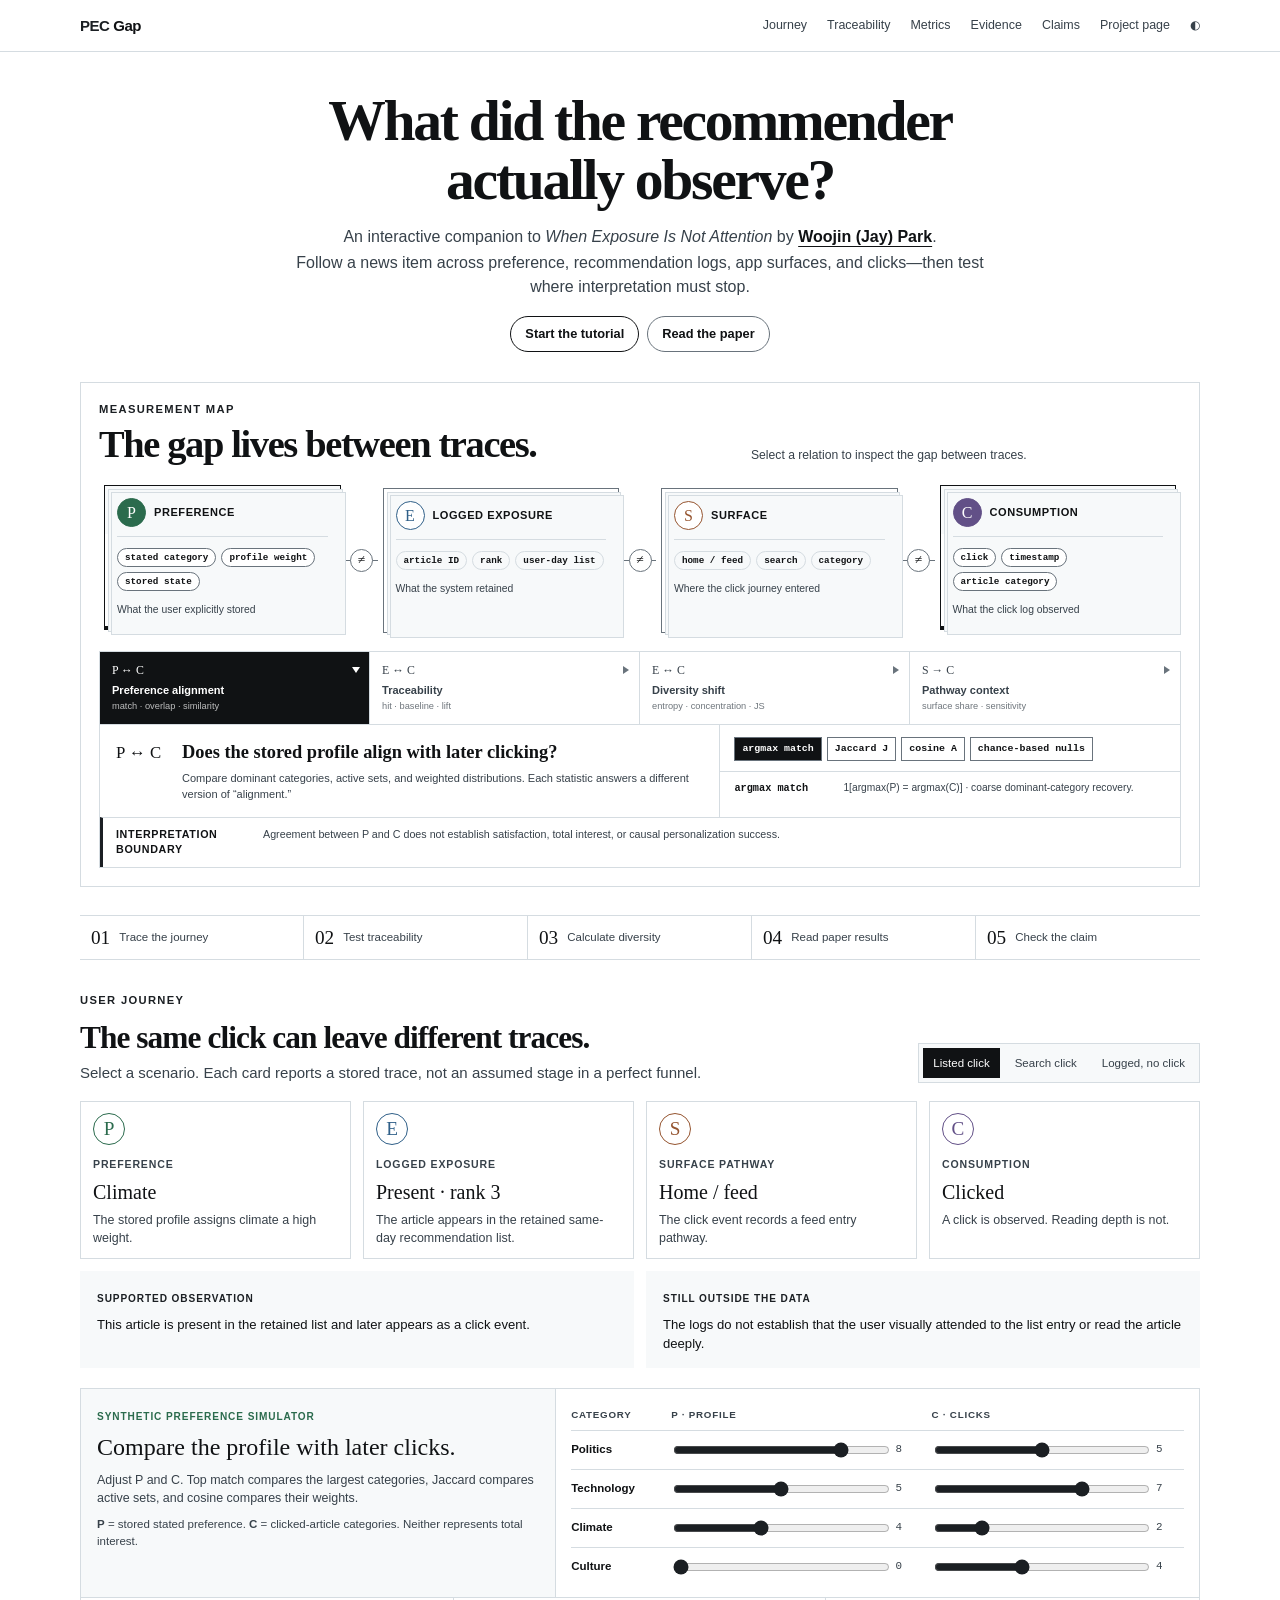
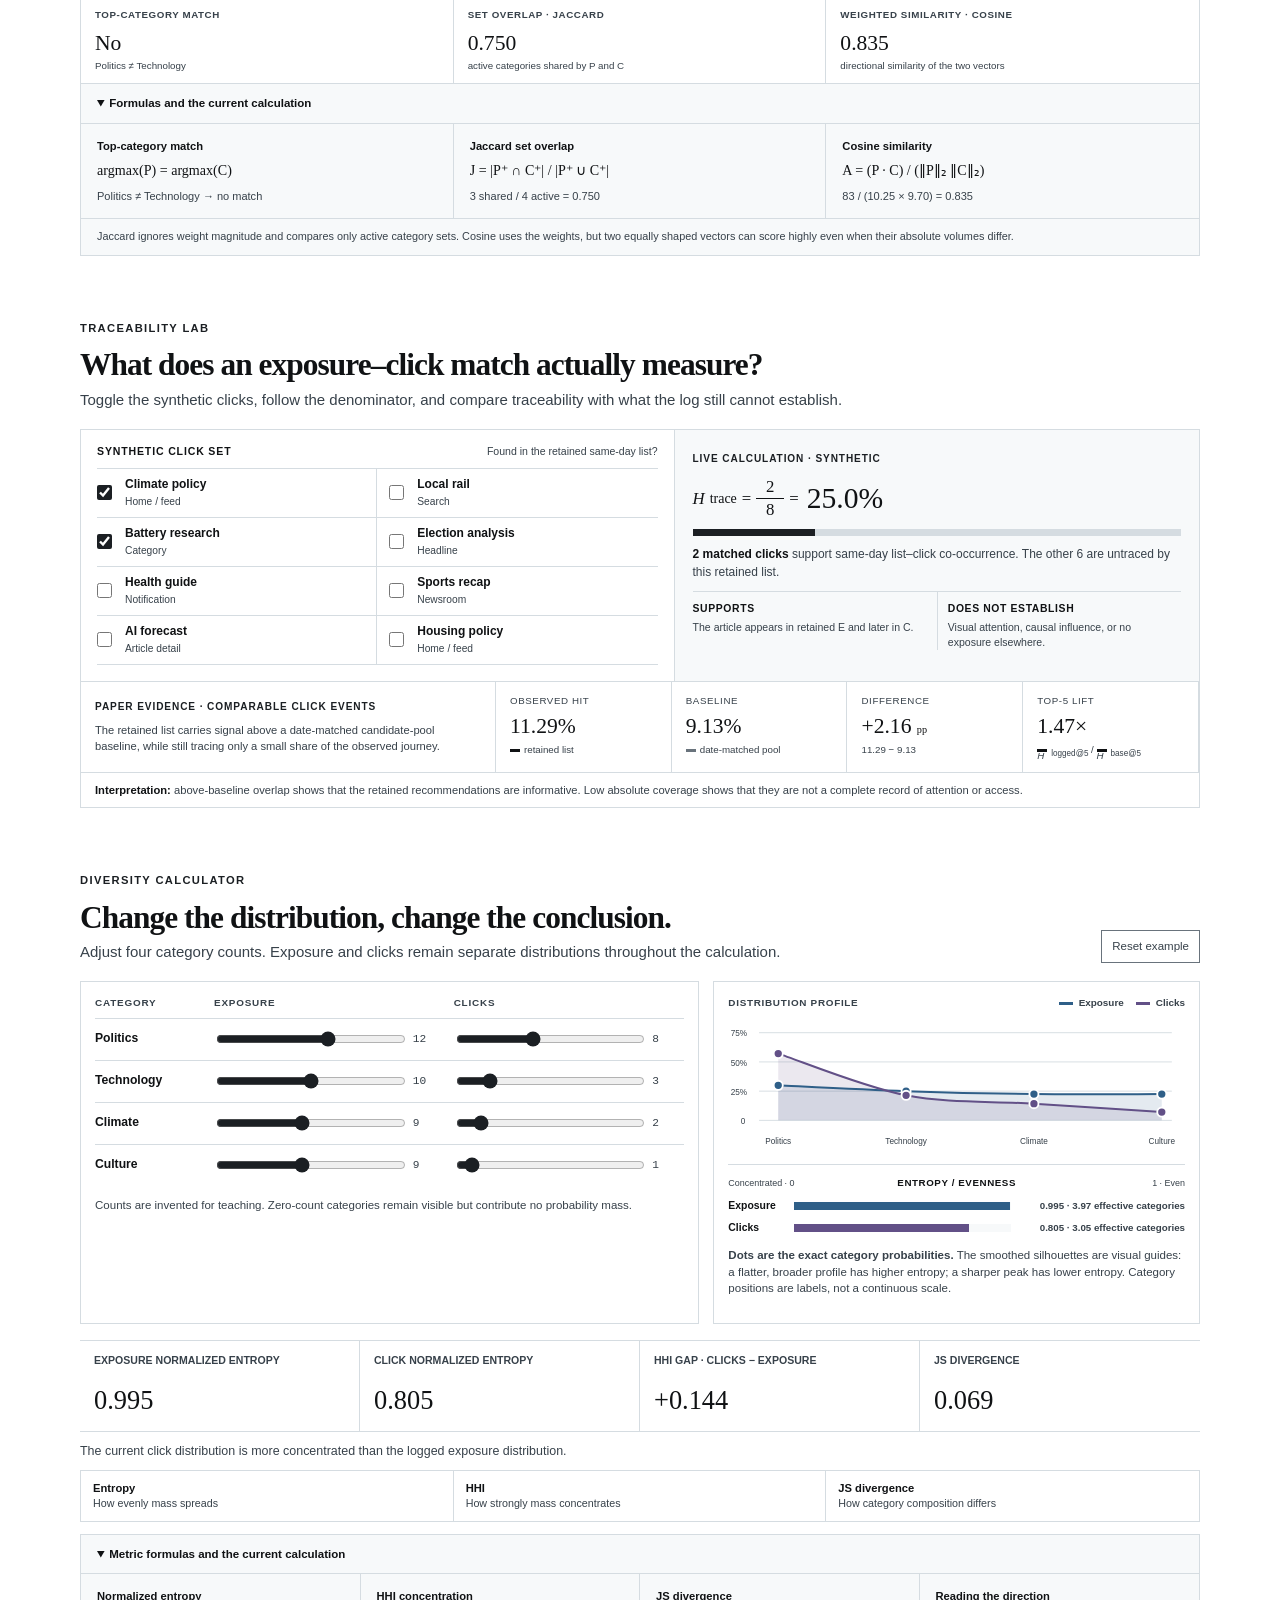
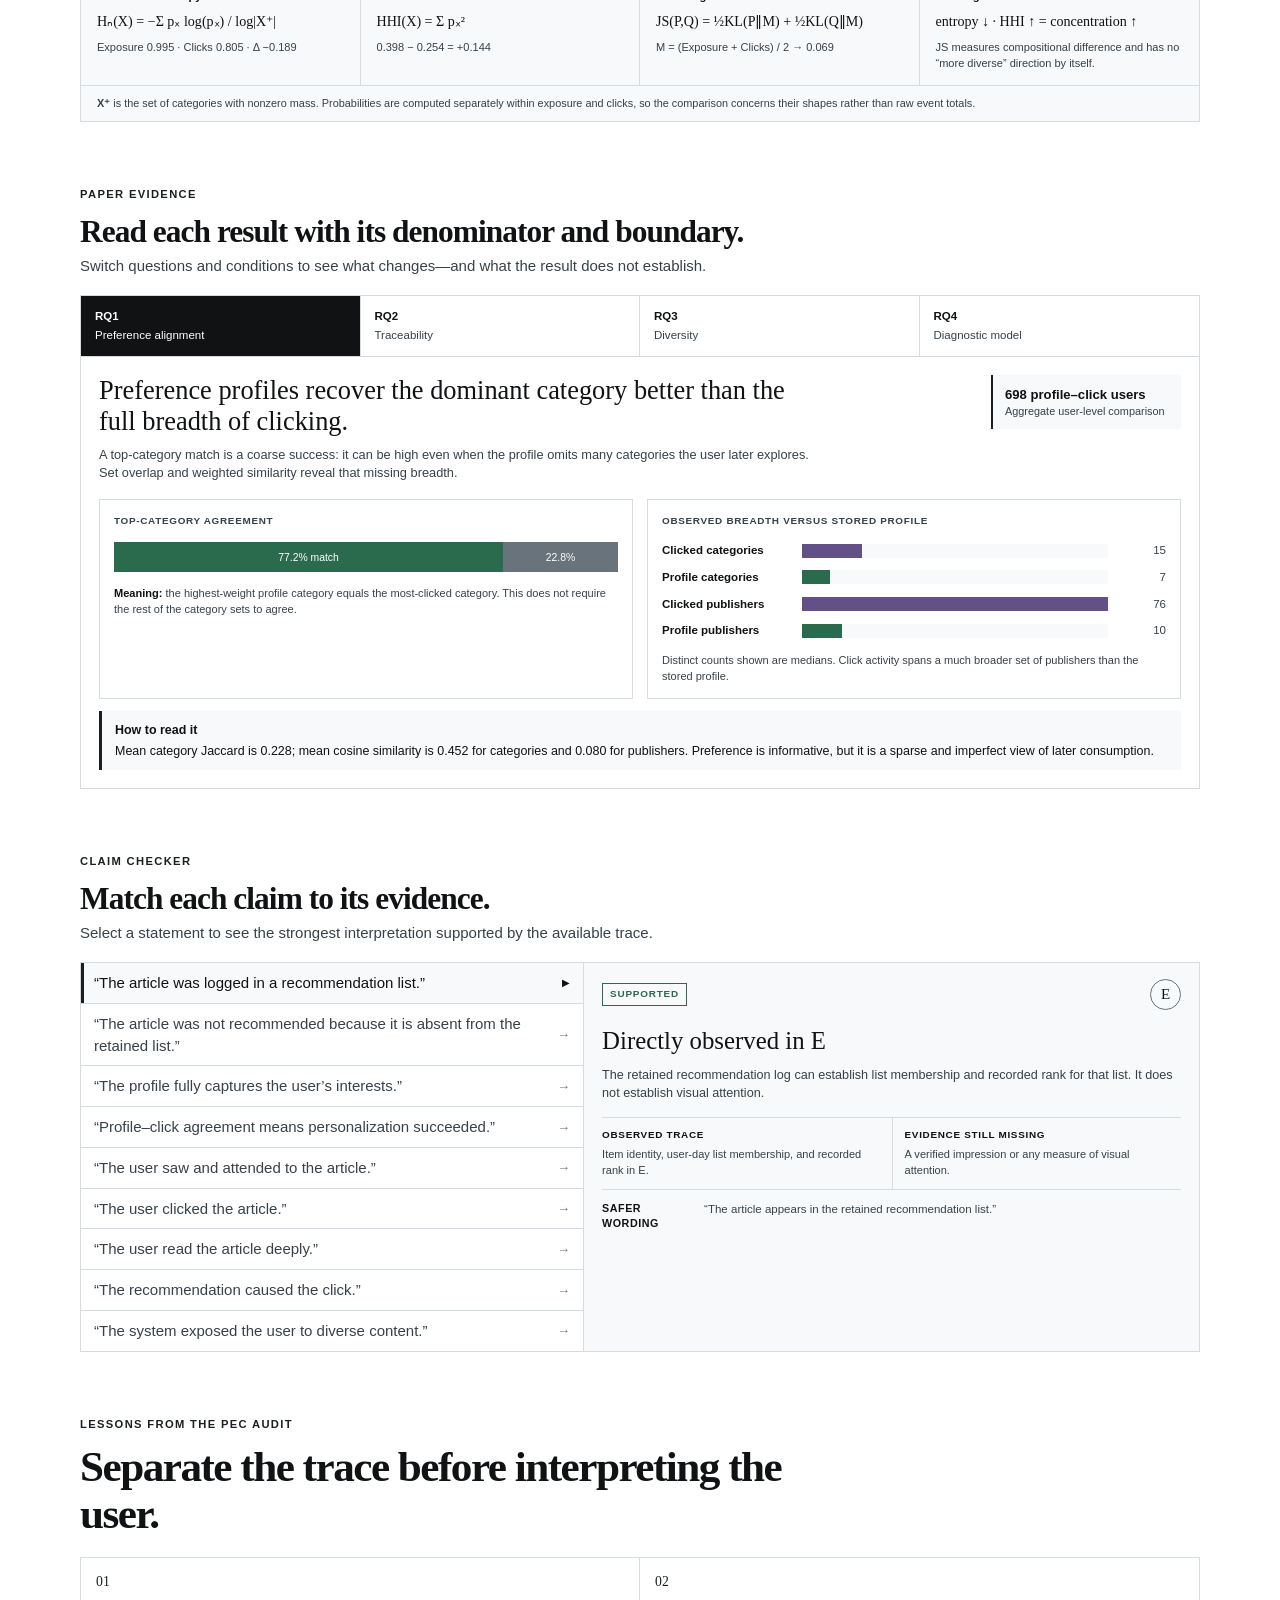
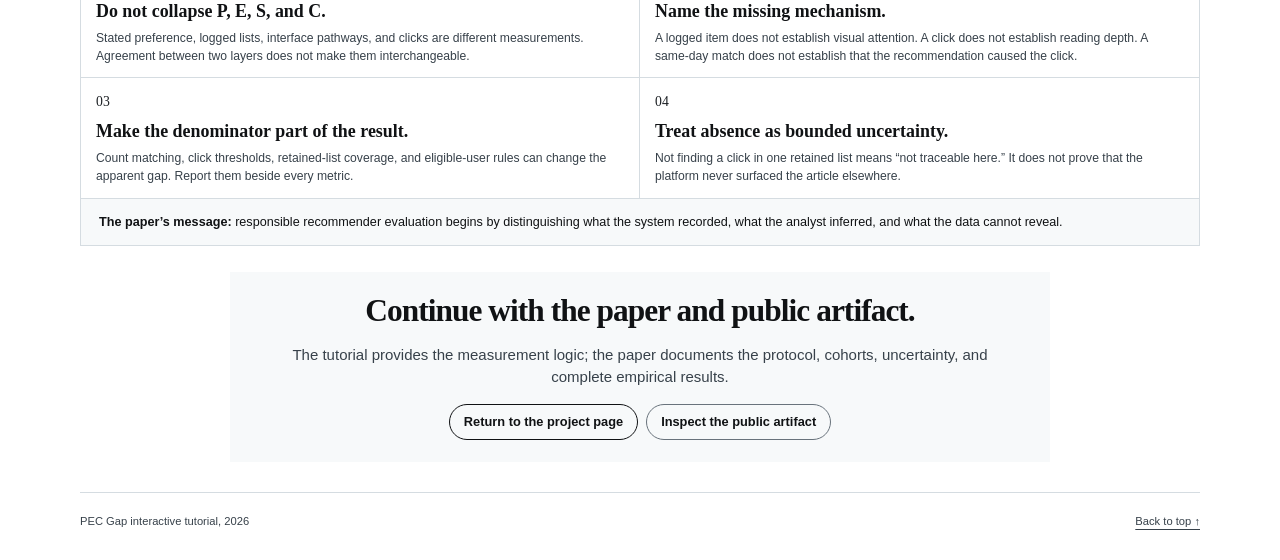
==== docs/tutorial/index.html @ af5a62d9 "Refine PEC measurement chips" ====
<!doctype html>
<html lang="en">
<head>
  <meta charset="utf-8">
  <meta name="viewport" content="width=device-width, initial-scale=1">
  <title>PEC Audit Tutorial | When Exposure Is Not Attention</title>
  <meta name="description" content="An interactive tutorial on preference, logged exposure, interface pathways, click consumption, and observability boundaries in news recommender audits.">
  <meta name="theme-color" content="#ffffff">
  <link rel="icon" href="../favicon.svg?v=1" type="image/svg+xml">
  <link rel="icon" href="../favicon-32.png?v=1" type="image/png" sizes="32x32">
  <script>try{document.documentElement.dataset.theme=localStorage.getItem('pec-theme')||'light'}catch(e){document.documentElement.dataset.theme='light'}</script>
  <link rel="stylesheet" href="tutorial.css?v=12">
</head>
<body>
  <header class="tutorial-header">
    <a class="wordmark" href="../"><span>PEC</span> Gap</a>
    <nav aria-label="Tutorial navigation">
      <a href="#journey">Journey</a>
      <a href="#traceability">Traceability</a>
      <a href="#metrics">Metrics</a>
      <a href="#evidence">Evidence</a>
      <a href="#claims">Claims</a>
      <a href="../">Project page</a>
      <button id="theme-toggle" type="button" aria-label="Switch color theme">◐</button>
    </nav>
  </header>

  <main id="top">
    <section class="tutorial-hero">
      <h1>What did the recommender actually observe?</h1>
      <p class="dek">An interactive companion to <em>When Exposure Is Not Attention</em> by <a class="hero-author" href="https://woojinpark-jay.github.io/">Woojin (Jay) Park</a>.<span class="dek-follow">Follow a news item across preference, recommendation logs, app surfaces, and clicks—then test where interpretation must stop.</span></p>
      <div class="hero-actions">
        <a class="button" href="#journey">Start the tutorial</a>
        <a class="button quiet" href="https://arxiv.org/abs/2610.10173">Read the paper</a>
      </div>
    </section>

    <section class="pec-core" aria-labelledby="pec-core-title">
      <div class="pec-core-heading">
        <div><span class="section-kicker">Measurement map</span><h2 id="pec-core-title">The gap lives between traces.</h2></div>
        <p>Select a relation to inspect the gap between traces.</p>
      </div>

      <div class="trace-system" aria-label="Preference, exposure, surface, and consumption data layers">
        <article class="trace-stack core-p" data-core-layer="p">
          <div class="stack-title"><b>P</b><span>Preference</span></div>
          <div class="stack-chips"><span>stated category</span><span>profile weight</span><span>stored state</span></div>
          <p>What the user explicitly stored</p>
        </article>
        <div class="system-gap" aria-hidden="true"><i></i><b>≠</b></div>
        <article class="trace-stack core-e" data-core-layer="e">
          <div class="stack-title"><b>E</b><span>Logged exposure</span></div>
          <div class="stack-chips"><span>article ID</span><span>rank</span><span>user-day list</span></div>
          <p>What the system retained</p>
        </article>
        <div class="system-gap" aria-hidden="true"><i></i><b>≠</b></div>
        <article class="trace-stack core-s" data-core-layer="s">
          <div class="stack-title"><b>S</b><span>Surface</span></div>
          <div class="stack-chips"><span>home / feed</span><span>search</span><span>category</span></div>
          <p>Where the click journey entered</p>
        </article>
        <div class="system-gap" aria-hidden="true"><i></i><b>≠</b></div>
        <article class="trace-stack core-c" data-core-layer="c">
          <div class="stack-title"><b>C</b><span>Consumption</span></div>
          <div class="stack-chips"><span>click</span><span>timestamp</span><span>article category</span></div>
          <p>What the click log observed</p>
        </article>
      </div>

      <div class="core-audit-tabs" role="tablist" aria-label="PEC audit relations">
        <button class="active" data-core-lens="alignment" type="button" role="tab" aria-selected="true"><span>P ↔ C</span><b>Preference alignment</b><small>match · overlap · similarity</small></button>
        <button data-core-lens="traceability" type="button" role="tab" aria-selected="false"><span>E ↔ C</span><b>Traceability</b><small>hit · baseline · lift</small></button>
        <button data-core-lens="diversity" type="button" role="tab" aria-selected="false"><span>E ↔ C</span><b>Diversity shift</b><small>entropy · concentration · JS</small></button>
        <button data-core-lens="surface" type="button" role="tab" aria-selected="false"><span>S → C</span><b>Pathway context</b><small>surface share · sensitivity</small></button>
      </div>

      <div class="core-lens" id="core-lens" aria-live="polite">
        <div class="core-lens-question"><span id="core-lens-relation">P ↔ C</span><div><h3 id="core-lens-title">Does the stored profile align with later clicking?</h3><p id="core-lens-copy">Compare dominant categories, active sets, and weighted distributions. Each statistic answers a different version of “alignment.”</p></div></div>
        <div class="core-lens-toolbox">
          <div class="core-lens-methods" id="core-lens-methods"><button class="active" type="button">argmax match</button><button type="button">Jaccard J</button><button type="button">cosine A</button><button type="button">chance-based nulls</button></div>
          <p class="core-method-note"><b id="core-method-name">argmax match</b><span id="core-method-detail">1[argmax(P) = argmax(C)] · coarse dominant-category recovery.</span></p>
        </div>
        <p class="core-lens-boundary"><b>Interpretation boundary</b><span id="core-lens-boundary">Agreement between P and C does not establish satisfaction, total interest, or causal personalization success.</span></p>
      </div>
    </section>

    <nav class="progress-nav" aria-label="Tutorial steps">
      <a href="#journey"><b>01</b><span>Trace the journey</span></a>
      <a href="#traceability"><b>02</b><span>Test traceability</span></a>
      <a href="#metrics"><b>03</b><span>Calculate diversity</span></a>
      <a href="#evidence"><b>04</b><span>Read paper results</span></a>
      <a href="#claims"><b>05</b><span>Check the claim</span></a>
    </nav>

    <section class="tutorial-section" id="journey">
      <div class="section-kicker">User journey</div>
      <div class="section-heading">
        <div><h2>The same click can leave different traces.</h2><p>Select a scenario. Each card reports a stored trace, not an assumed stage in a perfect funnel.</p></div>
        <div class="scenario-tabs" role="tablist" aria-label="Synthetic journey scenarios">
          <button class="active" data-scenario="listed" type="button">Listed click</button>
          <button data-scenario="search" type="button">Search click</button>
          <button data-scenario="noclick" type="button">Logged, no click</button>
        </div>
      </div>

      <div class="journey-grid" aria-live="polite">
        <article class="trace-card p-card"><span>P</span><small>Preference</small><h3 id="journey-p-title">Climate</h3><p id="journey-p-copy">The stored profile assigns climate a high weight.</p></article>
        <article class="trace-card e-card"><span>E</span><small>Logged exposure</small><h3 id="journey-e-title">Present · rank 3</h3><p id="journey-e-copy">The article appears in the retained same-day recommendation list.</p></article>
        <article class="trace-card s-card"><span>S</span><small>Surface pathway</small><h3 id="journey-s-title">Home / feed</h3><p id="journey-s-copy">The click event records a feed entry pathway.</p></article>
        <article class="trace-card c-card"><span>C</span><small>Consumption</small><h3 id="journey-c-title">Clicked</h3><p id="journey-c-copy">A click is observed. Reading depth is not.</p></article>
      </div>
      <div class="interpretation-grid">
        <div><span>Supported observation</span><p id="supported-observation">This article is present in the retained list and later appears as a click event.</p></div>
        <div><span>Still outside the data</span><p id="unsupported-inference">The logs do not establish that the user visually attended to the list entry or read the article deeply.</p></div>
      </div>

      <div class="preference-lab">
        <div class="preference-intro">
          <span class="mini-kicker">Synthetic preference simulator</span>
          <h3>Compare the profile with later clicks.</h3>
          <p>Adjust P and C. Top match compares the largest categories, Jaccard compares active sets, and cosine compares their weights.</p>
          <p class="small"><strong>P</strong> = stored stated preference. <strong>C</strong> = clicked-article categories. Neither represents total interest.</p>
        </div>
        <div class="preference-controls" id="preference-controls">
          <div class="preference-head"><span>Category</span><span>P · profile</span><span>C · clicks</span></div>
          <div class="preference-row"><b>Politics</b><input data-pref="p" aria-label="Politics profile weight" type="range" min="0" max="10" value="8"><output>8</output><input data-pref="c" aria-label="Politics click count" type="range" min="0" max="10" value="5"><output>5</output></div>
          <div class="preference-row"><b>Technology</b><input data-pref="p" aria-label="Technology profile weight" type="range" min="0" max="10" value="5"><output>5</output><input data-pref="c" aria-label="Technology click count" type="range" min="0" max="10" value="7"><output>7</output></div>
          <div class="preference-row"><b>Climate</b><input data-pref="p" aria-label="Climate profile weight" type="range" min="0" max="10" value="4"><output>4</output><input data-pref="c" aria-label="Climate click count" type="range" min="0" max="10" value="2"><output>2</output></div>
          <div class="preference-row"><b>Culture</b><input data-pref="p" aria-label="Culture profile weight" type="range" min="0" max="10" value="0"><output>0</output><input data-pref="c" aria-label="Culture click count" type="range" min="0" max="10" value="4"><output>4</output></div>
        </div>
        <div class="preference-output" aria-live="polite">
          <div><span>Top-category match</span><strong id="pref-top-match">No</strong><small id="pref-top-detail">Politics ≠ Technology</small></div>
          <div><span>Set overlap · Jaccard</span><strong id="pref-jaccard">0.750</strong><small>active categories shared by P and C</small></div>
          <div><span>Weighted similarity · cosine</span><strong id="pref-cosine">0.000</strong><small>directional similarity of the two vectors</small></div>
        </div>
        <details class="formula-disclosure" open>
          <summary>Formulas and the current calculation</summary>
          <div class="formula-grid">
            <div><b>Top-category match</b><code>argmax(P) = argmax(C)</code><p id="pref-top-formula">Politics ≠ Technology → no match</p></div>
            <div><b>Jaccard set overlap</b><code>J = |P⁺ ∩ C⁺| / |P⁺ ∪ C⁺|</code><p id="pref-jaccard-formula">3 shared / 4 active = 0.750</p></div>
            <div><b>Cosine similarity</b><code>A = (P · C) / (‖P‖₂ ‖C‖₂)</code><p id="pref-cosine-formula">weighted vector similarity = 0.835</p></div>
          </div>
          <p class="formula-note">Jaccard ignores weight magnitude and compares only active category sets. Cosine uses the weights, but two equally shaped vectors can score highly even when their absolute volumes differ.</p>
        </details>
      </div>
    </section>

    <section class="tutorial-section" id="traceability">
      <div class="section-kicker">Traceability lab</div>
      <div class="section-heading">
        <div><h2>What does an exposure–click match actually measure?</h2><p>Toggle the synthetic clicks, follow the denominator, and compare traceability with what the log still cannot establish.</p></div>
      </div>

      <div class="trace-lab">
        <div class="trace-input">
          <div class="trace-input-head"><b>Synthetic click set</b><span>Found in the retained same-day list?</span></div>
          <div class="click-table" id="click-table">
            <label class="click-item"><input type="checkbox" checked><span><b>Climate policy</b><small>Home / feed</small></span></label>
            <label class="click-item"><input type="checkbox"><span><b>Local rail</b><small>Search</small></span></label>
            <label class="click-item"><input type="checkbox" checked><span><b>Battery research</b><small>Category</small></span></label>
            <label class="click-item"><input type="checkbox"><span><b>Election analysis</b><small>Headline</small></span></label>
            <label class="click-item"><input type="checkbox"><span><b>Health guide</b><small>Notification</small></span></label>
            <label class="click-item"><input type="checkbox"><span><b>Sports recap</b><small>Newsroom</small></span></label>
            <label class="click-item"><input type="checkbox"><span><b>AI forecast</b><small>Article detail</small></span></label>
            <label class="click-item"><input type="checkbox"><span><b>Housing policy</b><small>Home / feed</small></span></label>
          </div>
        </div>
        <div class="trace-output">
          <span class="output-label">Live calculation · synthetic</span>
          <div class="trace-equation"><i>H</i><sub>trace</sub> = <span class="fraction"><b id="trace-numerator">2</b><b id="trace-denominator">8</b></span> = <strong id="trace-rate">25.0%</strong></div>
          <div class="trace-composition" aria-label="Matched and unmatched synthetic clicks"><i id="trace-meter"></i></div>
          <p id="trace-reading"><b id="trace-count">2 matched clicks</b> support same-day list–click co-occurrence. The other 6 are untraced by this retained list.</p>
          <div class="trace-boundary">
            <div><b>Supports</b><span>The article appears in retained E and later in C.</span></div>
            <div><b>Does not establish</b><span>Visual attention, causal influence, or no exposure elsewhere.</span></div>
          </div>
        </div>
        <div class="trace-paper">
          <div class="trace-paper-copy"><span class="output-label">Paper evidence · comparable click events</span><p>The retained list carries signal above a date-matched candidate-pool baseline, while still tracing only a small share of the observed journey.</p></div>
          <div class="trace-paper-metric"><span>Observed hit</span><strong>11.29%</strong><small><i></i>retained list</small></div>
          <div class="trace-paper-metric"><span>Baseline</span><strong>9.13%</strong><small><i class="baseline"></i>date-matched pool</small></div>
          <div class="trace-paper-metric"><span>Difference</span><strong>+2.16 <em>pp</em></strong><small>11.29 − 9.13</small></div>
          <div class="trace-paper-metric"><span>Top-5 lift</span><strong>1.47×</strong><small><i>H</i><sub>logged@5</sub> / <i>H</i><sub>base@5</sub></small></div>
          <p class="trace-paper-lesson"><b>Interpretation:</b> above-baseline overlap shows that the retained recommendations are informative. Low absolute coverage shows that they are not a complete record of attention or access.</p>
        </div>
      </div>
    </section>

    <section class="tutorial-section" id="metrics">
      <div class="section-kicker">Diversity calculator</div>
      <div class="section-heading">
        <div><h2>Change the distribution, change the conclusion.</h2><p>Adjust four category counts. Exposure and clicks remain separate distributions throughout the calculation.</p></div>
        <button class="reset-button" id="reset-metrics" type="button">Reset example</button>
      </div>

      <div class="metric-lab">
        <div class="slider-panel">
          <div class="slider-head"><span>Category</span><span>Exposure</span><span>Clicks</span></div>
          <div class="slider-row"><b>Politics</b><input aria-label="Politics exposure count" data-layer="exposure" data-category="Politics" type="range" min="0" max="20" value="12"><output>12</output><input aria-label="Politics click count" data-layer="clicks" data-category="Politics" type="range" min="0" max="20" value="8"><output>8</output></div>
          <div class="slider-row"><b>Technology</b><input aria-label="Technology exposure count" data-layer="exposure" data-category="Technology" type="range" min="0" max="20" value="10"><output>10</output><input aria-label="Technology click count" data-layer="clicks" data-category="Technology" type="range" min="0" max="20" value="3"><output>3</output></div>
          <div class="slider-row"><b>Climate</b><input aria-label="Climate exposure count" data-layer="exposure" data-category="Climate" type="range" min="0" max="20" value="9"><output>9</output><input aria-label="Climate click count" data-layer="clicks" data-category="Climate" type="range" min="0" max="20" value="2"><output>2</output></div>
          <div class="slider-row"><b>Culture</b><input aria-label="Culture exposure count" data-layer="exposure" data-category="Culture" type="range" min="0" max="20" value="9"><output>9</output><input aria-label="Culture click count" data-layer="clicks" data-category="Culture" type="range" min="0" max="20" value="1"><output>1</output></div>
          <p class="small">Counts are invented for teaching. Zero-count categories remain visible but contribute no probability mass.</p>
        </div>

        <div class="distribution-panel">
          <div class="chart-heading"><span>Distribution profile</span><div><i class="legend-exposure"></i>Exposure <i class="legend-clicks"></i>Clicks</div></div>
          <svg class="distribution-chart" id="distribution-chart" viewBox="0 0 500 155" role="img" aria-label="Exposure and click category distributions">
            <g class="chart-grid"><line x1="34" y1="15" x2="486" y2="15"/><line x1="34" y1="47" x2="486" y2="47"/><line x1="34" y1="79" x2="486" y2="79"/><line x1="34" y1="111" x2="486" y2="111"/><text x="3" y="19">75%</text><text x="3" y="51">50%</text><text x="3" y="83">25%</text><text x="14" y="115">0</text><text class="category-label" x="55" y="137">Politics</text><text class="category-label" x="195" y="137">Technology</text><text class="category-label" x="335" y="137">Climate</text><text class="category-label" x="475" y="137">Culture</text></g>
            <path id="exposure-area" class="distribution-area exposure-area" d=""/><path id="click-area" class="distribution-area click-area" d=""/>
            <path id="exposure-line" class="distribution-line exposure-line" d=""/><path id="click-line" class="distribution-line click-line" d=""/>
            <g id="exposure-points"></g><g id="click-points"></g>
          </svg>
          <div class="entropy-visual" aria-label="Entropy and effective category comparison">
            <div class="entropy-scale"><span>Concentrated · 0</span><b>Entropy / evenness</b><span>1 · Even</span></div>
            <div class="entropy-row"><b>Exposure</b><div class="entropy-track"><i id="exp-entropy-gauge"></i></div><strong id="exp-effective">0.000 · 0.00 effective categories</strong></div>
            <div class="entropy-row"><b>Clicks</b><div class="entropy-track"><i id="click-entropy-gauge"></i></div><strong id="click-effective">0.000 · 0.00 effective categories</strong></div>
          </div>
          <p class="small"><strong>Dots are the exact category probabilities.</strong> The smoothed silhouettes are visual guides: a flatter, broader profile has higher entropy; a sharper peak has lower entropy. Category positions are labels, not a continuous scale.</p>
        </div>
      </div>

      <div class="metric-output" aria-live="polite">
        <div><span>Exposure normalized entropy</span><strong id="exp-entropy">0.000</strong></div>
        <div><span>Click normalized entropy</span><strong id="click-entropy">0.000</strong></div>
        <div><span>HHI gap · clicks − exposure</span><strong id="hhi-gap">0.000</strong></div>
        <div><span>JS divergence</span><strong id="js-divergence">0.000</strong></div>
      </div>
      <p class="metric-reading" id="metric-reading">The current click distribution is more concentrated than the logged exposure distribution.</p>
      <div class="concept-strip" aria-label="Metric concept guide">
        <span><b>Entropy</b>How evenly mass spreads</span>
        <span><b>HHI</b>How strongly mass concentrates</span>
        <span><b>JS divergence</b>How category composition differs</span>
      </div>
      <details class="formula-disclosure metric-formulas" open>
        <summary>Metric formulas and the current calculation</summary>
        <div class="formula-grid four">
          <div><b>Normalized entropy</b><code>Hₙ(X) = −Σ pₓ log(pₓ) / log|X⁺|</code><p id="entropy-formula">Exposure 0.995 · Clicks 0.805</p></div>
          <div><b>HHI concentration</b><code>HHI(X) = Σ pₓ²</code><p id="hhi-formula">HHI(C) − HHI(E) = +0.144</p></div>
          <div><b>JS divergence</b><code>JS(P,Q) = ½KL(P‖M) + ½KL(Q‖M)</code><p id="js-formula">M = (P + Q) / 2 → 0.069</p></div>
          <div><b>Reading the direction</b><code>entropy ↓ · HHI ↑ = concentration ↑</code><p>JS measures compositional difference and has no “more diverse” direction by itself.</p></div>
        </div>
        <p class="formula-note"><strong>X⁺</strong> is the set of categories with nonzero mass. Probabilities are computed separately within exposure and clicks, so the comparison concerns their shapes rather than raw event totals.</p>
      </details>
    </section>

    <section class="tutorial-section" id="evidence">
      <div class="section-kicker">Paper evidence</div>
      <div class="section-heading">
        <div><h2>Read each result with its denominator and boundary.</h2><p>Switch questions and conditions to see what changes—and what the result does not establish.</p></div>
      </div>
      <div class="evidence-tabs" role="tablist" aria-label="Paper research questions">
        <button class="active" data-evidence="rq1" type="button"><b>RQ1</b> Preference alignment</button>
        <button data-evidence="rq2" type="button"><b>RQ2</b> Traceability</button>
        <button data-evidence="rq3" type="button"><b>RQ3</b> Diversity</button>
        <button data-evidence="rq4" type="button"><b>RQ4</b> Diagnostic model</button>
      </div>
      <div class="evidence-panel" id="evidence-panel" aria-live="polite"></div>
    </section>

    <section class="tutorial-section" id="claims">
      <div class="section-kicker">Claim checker</div>
      <div class="section-heading">
        <div><h2>Match each claim to its evidence.</h2><p>Select a statement to see the strongest interpretation supported by the available trace.</p></div>
      </div>
      <div class="claim-lab">
        <div class="claim-list" role="list">
          <button class="active" data-claim="logged" type="button">“The article was logged in a recommendation list.”</button>
          <button data-claim="absent" type="button">“The article was not recommended because it is absent from the retained list.”</button>
          <button data-claim="profile" type="button">“The profile fully captures the user’s interests.”</button>
          <button data-claim="success" type="button">“Profile–click agreement means personalization succeeded.”</button>
          <button data-claim="seen" type="button">“The user saw and attended to the article.”</button>
          <button data-claim="clicked" type="button">“The user clicked the article.”</button>
          <button data-claim="read" type="button">“The user read the article deeply.”</button>
          <button data-claim="caused" type="button">“The recommendation caused the click.”</button>
          <button data-claim="diverse" type="button">“The system exposed the user to diverse content.”</button>
        </div>
        <div class="claim-result" id="claim-result" aria-live="polite">
          <div class="claim-result-head"><span class="status supported" id="claim-status">Supported</span><div class="evidence-chips" id="evidence-chips"><b>E</b></div></div>
          <h3 id="claim-title">Directly observed in E</h3>
          <p id="claim-copy">The retained recommendation log can establish list membership and recorded rank for that list. It does not establish visual attention.</p>
          <div class="claim-reasoning">
            <div><span>Observed trace</span><p id="claim-evidence">Item identity, user-day list membership, and recorded rank in E.</p></div>
            <div><span>Evidence still missing</span><p id="claim-boundary">A verified impression or any measure of visual attention.</p></div>
          </div>
          <p class="claim-rewrite"><b>Safer wording</b><span id="claim-rewrite">“The article appears in the retained recommendation list.”</span></p>
        </div>
      </div>
    </section>

    <section class="lessons-section" aria-labelledby="lessons-title">
      <div class="section-kicker">Lessons from the PEC audit</div>
      <h2 id="lessons-title">Separate the trace before interpreting the user.</h2>
      <div class="lesson-grid">
        <article><b>01</b><h3>Do not collapse P, E, S, and C.</h3><p>Stated preference, logged lists, interface pathways, and clicks are different measurements. Agreement between two layers does not make them interchangeable.</p></article>
        <article><b>02</b><h3>Name the missing mechanism.</h3><p>A logged item does not establish visual attention. A click does not establish reading depth. A same-day match does not establish that the recommendation caused the click.</p></article>
        <article><b>03</b><h3>Make the denominator part of the result.</h3><p>Count matching, click thresholds, retained-list coverage, and eligible-user rules can change the apparent gap. Report them beside every metric.</p></article>
        <article><b>04</b><h3>Treat absence as bounded uncertainty.</h3><p>Not finding a click in one retained list means “not traceable here.” It does not prove that the platform never surfaced the article elsewhere.</p></article>
      </div>
      <p class="lesson-thesis"><strong>The paper’s message:</strong> responsible recommender evaluation begins by distinguishing what the system recorded, what the analyst inferred, and what the data cannot reveal.</p>
    </section>

    <section class="closing-section">
      <h2>Continue with the paper and public artifact.</h2>
      <p>The tutorial provides the measurement logic; the paper documents the protocol, cohorts, uncertainty, and complete empirical results.</p>
      <div class="hero-actions">
        <a class="button" href="../">Return to the project page</a>
        <a class="button quiet" href="https://github.com/WoojinPark-Jay/pec-news-audit">Inspect the public artifact</a>
      </div>
    </section>
  </main>

  <footer><span>PEC Gap interactive tutorial, 2026</span><a href="#top">Back to top ↑</a></footer>
  <script src="tutorial.js?v=9"></script>
</body>
</html>
---- docs/tutorial/tutorial.css ----
:root {
  color-scheme: light;
  --bg: #fff; --surface: #f7f9fa; --ink: #101214; --muted: #37414a;
  --line: #d5dce1; --line-strong: #69737c; --accent: #1b1f23;
  --p: #2b6b4d; --e: #2f5f88; --s: #95542f; --c: #625087;
  --header: rgba(255,255,255,.95); --max: 1120px;
}
html[data-theme="dark"] {
  color-scheme: dark;
  --bg: #0d1013; --surface: #15191d; --ink: #f4f6f8; --muted: #bcc4cb;
  --line: #303840; --line-strong: #69737c; --accent: #e2e7eb;
  --p: #72b28e; --e: #83abd0; --s: #d09168; --c: #a28bc8;
  --header: rgba(13,16,19,.94);
}
* { box-sizing: border-box; }
html { scroll-behavior: smooth; background: var(--bg); }
body {
  margin: 0; color: var(--ink); background: var(--bg);
  font-family: Inter, ui-sans-serif, -apple-system, BlinkMacSystemFont, "Segoe UI", sans-serif;
  font-size: 15px; font-weight: 500; line-height: 1.45; -webkit-font-smoothing: antialiased;
}
a { color: inherit; text-underline-offset: 4px; }
button, input { font: inherit; }
.tutorial-header {
  position: sticky; top: 0; z-index: 20; display: flex; align-items: center;
  justify-content: space-between; min-height: 52px;
  padding: 0 max(24px, calc((100vw - var(--max)) / 2));
  border-bottom: 1px solid var(--line); background: var(--header); backdrop-filter: blur(12px);
}
.wordmark { font-weight: 750; letter-spacing: -.03em; text-decoration: none; }
.wordmark span { color: var(--accent); }
.tutorial-header nav { display: flex; align-items: center; gap: 20px; }
.tutorial-header nav a, .tutorial-header nav button { border: 0; padding: 0; color: var(--muted); background: none; font-size: .78rem; text-decoration: none; cursor: pointer; }
.tutorial-header nav a:hover, .tutorial-header nav button:hover { color: var(--ink); }
main, footer { width: min(calc(100% - 48px), var(--max)); margin-inline: auto; }
.tutorial-hero { max-width: 850px; margin: 0 auto; padding: 40px 0 26px; text-align: center; }
.eyebrow, .section-kicker {
  margin: 0 0 12px; color: var(--accent); font-size: .7rem; font-weight: 750;
  letter-spacing: .12em; text-transform: uppercase;
}
.tutorial-hero h1 {
  max-width: 760px; margin: 0 auto; font-family: Georgia, "Times New Roman", serif;
  font-size: clamp(2.25rem, 4.5vw, 3.7rem); font-weight: 600; line-height: 1.02; letter-spacing: -.04em;
}
.dek { max-width: 720px; margin: 16px auto 0; color: var(--muted); font-size: 1rem; line-height: 1.5; }
.hero-author { color: var(--ink); font-weight: 650; text-decoration-thickness: 1px; }
.dek-follow { display: block; margin-top: 2px; }
.hero-actions { display: flex; justify-content: center; flex-wrap: wrap; gap: 8px; margin-top: 17px; }
.button {
  display: inline-flex; align-items: center; justify-content: center; min-height: 36px; padding: 0 14px;
  border: 1px solid var(--ink); border-radius: 20px; color: var(--ink); font-size: .8rem;
  font-weight: 700; text-decoration: none;
}
.button:hover { background: var(--surface); }
.button.quiet { border-color: var(--line-strong); font-weight: 600; }
.pec-core { margin: 4px 0 28px; padding: 18px; border: 1px solid var(--line); }
.pec-core-heading { display: grid; grid-template-columns: 1fr minmax(260px, 430px); gap: 28px; align-items: end; margin-bottom: 18px; }
.pec-core-heading .section-kicker { display: block; margin-bottom: 7px; }
.pec-core-heading h2 { margin: 0; font-family: Georgia, "Times New Roman", serif; font-size: clamp(1.7rem, 3vw, 2.45rem); font-weight: 600; line-height: 1.04; letter-spacing: -.035em; }
.pec-core-heading > p { margin: 0; color: var(--muted); font-size: .76rem; line-height: 1.45; }
.trace-system { position: relative; display: grid; grid-template-columns: 1fr 42px 1fr 42px 1fr 42px 1fr; align-items: stretch; padding: 5px 5px 11px; }
.trace-system::before { content: ""; position: absolute; z-index: -2; left: 12px; right: 12px; top: 50%; height: 1px; background: var(--line); }
.trace-stack { position: relative; isolation: isolate; min-width: 0; padding: 12px; border: 1px solid var(--line-strong); background: var(--bg); transition: transform .2s ease, border-color .2s ease, box-shadow .2s ease, background .2s ease; }
.trace-stack::before, .trace-stack::after { content: ""; position: absolute; z-index: -1; inset: 0; border: 1px solid var(--line); background: var(--surface); }
.trace-stack::before { transform: translate(3px,3px); }
.trace-stack::after { transform: translate(6px,6px); }
.core-p { --layer-color: var(--p); } .core-e { --layer-color: var(--e); }
.core-s { --layer-color: var(--s); } .core-c { --layer-color: var(--c); }
.trace-stack.is-related { transform: translateY(-3px); border-color: var(--ink); background: linear-gradient(180deg, var(--surface) 0 48px, var(--bg) 48px); box-shadow: inset 0 -3px var(--ink); }
.stack-title { display: flex; align-items: center; gap: 8px; padding-bottom: 9px; border-bottom: 1px solid var(--line); }
.stack-title b { display: grid; place-items: center; width: 29px; height: 29px; border: 1px solid currentColor; border-radius: 50%; background: var(--bg); font-family: Georgia, serif; font-size: 1rem; font-weight: 500; transition: background .2s ease, color .2s ease; }
.stack-title span { font-size: .69rem; font-weight: 750; letter-spacing: .05em; text-transform: uppercase; }
.core-p .stack-title b { color: var(--p); } .core-e .stack-title b { color: var(--e); }
.core-s .stack-title b { color: var(--s); } .core-c .stack-title b { color: var(--c); }
.trace-stack.is-related .stack-title b { border-color: var(--layer-color); background: var(--layer-color); color: var(--bg); }
.stack-chips { display: flex; flex-wrap: wrap; gap: 5px; margin-top: 11px; }
.stack-chips span { padding: 3px 7px; border: 1px solid var(--line); border-radius: 999px; background: var(--surface); color: var(--ink); font: 600 .58rem/1.2 ui-monospace, SFMono-Regular, Menlo, monospace; white-space: nowrap; }
.trace-stack.is-related .stack-chips span { border-color: var(--line-strong); background: var(--bg); }
.trace-stack p { margin: 11px 0 0; color: var(--muted); font-size: .65rem; }
.system-gap { position: relative; display: grid; place-items: center; }
.system-gap i { position: absolute; left: 5px; right: 5px; height: 1px; background: var(--line-strong); }
.system-gap b { z-index: 1; display: grid; place-items: center; width: 23px; height: 23px; border: 1px solid var(--line-strong); border-radius: 50%; background: var(--bg); font-family: Georgia, serif; font-size: .85rem; font-weight: 500; }
.core-audit-tabs { display: grid; grid-template-columns: repeat(4,1fr); margin-top: 7px; border: 1px solid var(--line); }
.core-audit-tabs button { position: relative; padding: 10px 12px; border: 0; border-right: 1px solid var(--line); background: var(--bg); color: var(--muted); text-align: left; cursor: pointer; }
.core-audit-tabs button:last-child { border-right: 0; }
.core-audit-tabs button::after { content: ""; position: absolute; right: 10px; top: 14px; width: 0; height: 0; border-top: 4px solid transparent; border-bottom: 4px solid transparent; border-left: 6px solid var(--line-strong); transition: transform .18s ease; }
.core-audit-tabs button:hover::after, .core-audit-tabs button:focus-visible::after { transform: translateX(2px); border-left-color: var(--ink); }
.core-audit-tabs button.active { background: var(--ink); color: var(--bg); }
.core-audit-tabs button.active::after { border-left-color: var(--bg); transform: rotate(90deg); }
.core-audit-tabs span, .core-audit-tabs b, .core-audit-tabs small { display: block; }
.core-audit-tabs span { font-family: Georgia, serif; font-size: .74rem; }
.core-audit-tabs b { margin-top: 3px; color: inherit; font-size: .69rem; }
.core-audit-tabs small { margin-top: 2px; color: inherit; font-size: .58rem; opacity: .72; }
.core-lens { display: grid; grid-template-columns: 1.35fr 1fr; border: 1px solid var(--line); border-top: 0; background: var(--bg); }
.core-lens-question { display: grid; grid-template-columns: 54px 1fr; gap: 12px; align-items: start; padding: 14px 16px; border-right: 1px solid var(--line); }
.core-lens-question > span { padding-top: 2px; font-family: Georgia, serif; font-size: 1.05rem; }
.core-lens h3 { margin: 0; font-family: Georgia, serif; font-size: 1.15rem; font-weight: 600; }
.core-lens-question p { margin: 5px 0 0; color: var(--muted); font-size: .69rem; }
.core-lens-toolbox { min-width: 0; }
.core-lens-methods { display: flex; align-content: center; flex-wrap: wrap; gap: 5px; padding: 12px 14px 10px; }
.core-lens-methods button { padding: 5px 7px; border: 1px solid var(--line-strong); background: var(--bg); color: var(--ink); font: 600 .62rem/1.2 ui-monospace, SFMono-Regular, Menlo, monospace; cursor: pointer; transition: background .16s ease, color .16s ease, transform .16s ease; }
.core-lens-methods button:hover, .core-lens-methods button:focus-visible { transform: translateY(-1px); border-color: var(--ink); }
.core-lens-methods button.active { background: var(--ink); color: var(--bg); }
.core-method-note { display: grid; grid-template-columns: 100px 1fr; gap: 9px; min-height: 46px; margin: 0; padding: 9px 14px; border-top: 1px solid var(--line); font-size: .64rem; }
.core-method-note b { font-family: ui-monospace, SFMono-Regular, Menlo, monospace; }
.core-method-note span { color: var(--muted); }
.core-lens-boundary { grid-column: 1 / -1; display: grid; grid-template-columns: 135px 1fr; gap: 12px; margin: 0; padding: 9px 16px 9px 13px; border-top: 1px solid var(--line); border-left: 3px solid var(--accent); background: var(--bg); font-size: .67rem; }
.core-lens-boundary b { text-transform: uppercase; letter-spacing: .06em; }
.core-lens-boundary span { color: var(--muted); }
.progress-nav { display: grid; grid-template-columns: repeat(5,1fr); border-block: 1px solid var(--line); }
.progress-nav a { display: flex; align-items: center; gap: 9px; padding: 8px 11px; border-right: 1px solid var(--line); text-decoration: none; }
.progress-nav a:last-child { border-right: 0; }
.progress-nav b { font-family: Georgia, serif; font-size: 1.2rem; font-weight: 400; }
.progress-nav span { color: var(--muted); font-size: .72rem; }
.tutorial-section { padding: 32px 0; scroll-margin-top: 52px; }
.section-heading { display: grid; grid-template-columns: 1fr auto; align-items: end; gap: 24px; margin-bottom: 18px; }
.section-heading h2, .closing-section h2 {
  max-width: 850px; margin: 0; font-family: Georgia, "Times New Roman", serif;
  font-size: clamp(1.6rem, 2.45vw, 2.12rem); font-weight: 600; line-height: 1.08; letter-spacing: -.03em;
}
.section-heading p { max-width: 780px; margin: 7px 0 0; color: var(--muted); }
.scenario-tabs { display: flex; gap: 5px; padding: 4px; border: 1px solid var(--line); background: var(--surface); }
.scenario-tabs button, .reset-button {
  border: 0; padding: 7px 10px; background: transparent; color: var(--muted); font-size: .72rem; cursor: pointer;
}
.scenario-tabs button.active { background: var(--ink); color: var(--bg); }
.journey-grid { position: relative; display: grid; grid-template-columns: repeat(4,1fr); gap: 12px; }
.journey-grid::before {
  content: ""; position: absolute; top: 35px; left: 11%; right: 11%; height: 1px; background: var(--line-strong); z-index: -1;
}
.trace-card { min-height: 120px; padding: 11px 12px; border: 1px solid var(--line); background: var(--bg); }
.trace-card > span {
  display: grid; place-items: center; width: 32px; height: 32px; border: 1px solid currentColor;
  border-radius: 50%; background: var(--bg); font-family: Georgia, serif; font-size: 1.2rem;
}
.p-card > span { color: var(--p); } .e-card > span { color: var(--e); }
.s-card > span { color: var(--s); } .c-card > span { color: var(--c); }
.trace-card small { display: block; margin-top: 12px; color: var(--muted); font-size: .66rem; font-weight: 700; letter-spacing: .08em; text-transform: uppercase; }
.trace-card h3 { margin: 5px 0 4px; font-family: Georgia, serif; font-size: 1.25rem; font-weight: 500; }
.trace-card p { margin: 0; color: var(--muted); font-size: .78rem; }
.interpretation-grid { display: grid; grid-template-columns: 1fr 1fr; gap: 12px; margin-top: 12px; }
.interpretation-grid > div { padding: 15px 17px; background: var(--surface); }
.interpretation-grid span, .output-label { color: var(--accent); font-size: .63rem; font-weight: 750; letter-spacing: .09em; text-transform: uppercase; }
.interpretation-grid p { margin: 7px 0 0; font-size: .82rem; }
.preference-lab { display: grid; grid-template-columns: .85fr 1.15fr; margin-top: 20px; border: 1px solid var(--line); }
.preference-intro { padding: 15px 16px; border-right: 1px solid var(--line); background: var(--surface); }
.mini-kicker { color: var(--p); font-size: .63rem; font-weight: 750; letter-spacing: .09em; text-transform: uppercase; }
.preference-intro h3 { margin: 9px 0; font-family: Georgia, serif; font-size: 1.5rem; font-weight: 500; line-height: 1.15; }
.preference-intro p { margin: 9px 0 0; color: var(--muted); font-size: .78rem; }
.preference-controls { padding: 11px 15px; }
.preference-head, .preference-row { display: grid; grid-template-columns: 92px 1fr 28px 1fr 28px; gap: 8px; align-items: center; }
.preference-head { min-height: 30px; color: var(--muted); font-size: .61rem; font-weight: 700; letter-spacing: .08em; text-transform: uppercase; }
.preference-head span:nth-child(2) { grid-column: 2 / 4; } .preference-head span:nth-child(3) { grid-column: 4 / 6; }
.preference-row { min-height: 39px; border-top: 1px solid var(--line); }
.preference-row b { font-size: .72rem; } .preference-row output { color: var(--muted); font-family: ui-monospace, monospace; font-size: .68rem; }
.preference-output { grid-column: 1 / -1; display: grid; grid-template-columns: repeat(3,1fr); border-top: 1px solid var(--line); }
.preference-output > div { padding: 10px 14px; border-right: 1px solid var(--line); }
.preference-output > div:last-child { border-right: 0; }
.preference-output span, .preference-output small { display: block; color: var(--muted); font-size: .61rem; }
.preference-output span { min-height: 20px; font-weight: 700; letter-spacing: .06em; text-transform: uppercase; }
.preference-output strong { display: block; font-family: Georgia, serif; font-size: 1.35rem; font-weight: 500; }
.formula-disclosure { grid-column: 1 / -1; border-top: 1px solid var(--line); background: var(--surface); }
.formula-disclosure summary { padding: 11px 16px; color: var(--ink); font-size: .72rem; font-weight: 700; cursor: pointer; list-style-position: inside; }
.formula-disclosure[open] summary { border-bottom: 1px solid var(--line); }
.formula-grid { display: grid; grid-template-columns: repeat(3,1fr); }
.formula-grid.four { grid-template-columns: repeat(4,1fr); }
.formula-grid > div { min-width: 0; padding: 14px 16px; border-right: 1px solid var(--line); }
.formula-grid > div:last-child { border-right: 0; }
.formula-grid b { display: block; margin-bottom: 7px; font-size: .7rem; }
.formula-grid code { display: block; color: var(--ink); font-family: Georgia, "Times New Roman", serif; font-size: .88rem; line-height: 1.35; overflow-wrap: anywhere; white-space: normal; }
.formula-grid p { margin: 8px 0 0; color: var(--muted); font-size: .69rem; }
.formula-note { margin: 0; padding: 10px 16px; border-top: 1px solid var(--line); color: var(--muted); font-size: .68rem; }
.trace-lab { display: grid; grid-template-columns: 1.06fr .94fr; border: 1px solid var(--line); }
.trace-input { padding: 14px 16px 16px; }
.trace-input-head { display: flex; justify-content: space-between; gap: 16px; padding-bottom: 9px; border-bottom: 1px solid var(--line); font-size: .66rem; }
.trace-input-head b { letter-spacing: .08em; text-transform: uppercase; }
.trace-input-head span { color: var(--muted); }
.click-table { display: grid; grid-template-columns: 1fr 1fr; }
.click-item { display: grid; grid-template-columns: 20px 1fr; gap: 8px; align-items: center; min-height: 49px; padding: 6px 8px 6px 0; border-bottom: 1px solid var(--line); cursor: pointer; }
.click-item:nth-child(odd) { border-right: 1px solid var(--line); }
.click-item:nth-child(even) { padding-left: 12px; }
.click-item input { width: 15px; height: 15px; margin: 0; accent-color: var(--accent); }
.click-item b, .click-item small { display: block; }
.click-item b { font-size: .75rem; font-weight: 650; }
.click-item small { margin-top: 2px; color: var(--muted); font-size: .64rem; }
.trace-output { padding: 16px 18px; border-left: 1px solid var(--line); background: var(--surface); }
.trace-equation { display: flex; align-items: center; gap: 5px; margin: 10px 0 9px; font-family: Georgia, "Times New Roman", serif; font-size: 1.05rem; }
.trace-equation > strong { margin-left: 3px; font-size: 1.85rem; font-weight: 500; }
.fraction { display: inline-grid; grid-template-rows: 1fr 1fr; min-width: 28px; text-align: center; line-height: 1.05; }
.fraction b { font-weight: 500; }
.fraction b:first-child { padding-bottom: 2px; border-bottom: 1px solid currentColor; }
.fraction b:last-child { padding-top: 2px; }
.trace-composition { height: 7px; overflow: hidden; background: var(--line); }
.trace-composition i { display: block; width: 25%; height: 100%; background: var(--accent); transition: width .2s ease; }
.trace-output > p { margin: 10px 0; color: var(--muted); font-size: .75rem; }
.trace-output p b { color: var(--ink); }
.trace-boundary { display: grid; grid-template-columns: 1fr 1fr; border-top: 1px solid var(--line); }
.trace-boundary > div { padding: 9px 10px 0 0; }
.trace-boundary > div + div { padding-left: 10px; border-left: 1px solid var(--line); }
.trace-boundary b, .trace-boundary span { display: block; }
.trace-boundary b { margin-bottom: 4px; font-size: .65rem; text-transform: uppercase; letter-spacing: .06em; }
.trace-boundary span { color: var(--muted); font-size: .66rem; line-height: 1.4; }
.trace-paper { grid-column: 1 / -1; display: grid; grid-template-columns: 1.7fr repeat(4,.72fr); border-top: 1px solid var(--line); }
.trace-paper-copy, .trace-paper-metric { padding: 12px 14px; border-right: 1px solid var(--line); }
.trace-paper-copy p { margin: 6px 0 0; color: var(--muted); font-size: .7rem; line-height: 1.45; }
.trace-paper-metric span, .trace-paper-metric small { display: block; color: var(--muted); font-size: .61rem; }
.trace-paper-metric span { text-transform: uppercase; letter-spacing: .06em; }
.trace-paper-metric strong { display: block; margin: 3px 0 1px; font-family: Georgia, serif; font-size: 1.35rem; font-weight: 500; white-space: nowrap; }
.trace-paper-metric strong em { font-family: inherit; font-size: .64rem; font-style: normal; }
.trace-paper-metric small i { display: inline-block; width: 10px; height: 3px; margin-right: 4px; background: var(--ink); vertical-align: middle; }
.trace-paper-metric small i.baseline { background: var(--line-strong); }
.trace-paper-lesson { grid-column: 1 / -1; margin: 0; padding: 9px 14px; border-top: 1px solid var(--line); color: var(--muted); font-size: .7rem; }
.trace-paper-lesson b { color: var(--ink); }
.small { color: var(--muted); font-size: .72rem !important; font-weight: 500; }
.reset-button { border: 1px solid var(--line-strong); }
.reset-button:hover { color: var(--ink); background: var(--surface); }
.metric-lab { display: grid; grid-template-columns: 1.12fr .88fr; gap: 14px; }
.slider-panel, .distribution-panel { border: 1px solid var(--line); padding: 14px; }
.slider-head, .slider-row { display: grid; grid-template-columns: 110px 1fr 32px 1fr 32px; gap: 9px; align-items: center; }
.slider-head { margin-bottom: 7px; color: var(--muted); font-size: .62rem; font-weight: 700; letter-spacing: .08em; text-transform: uppercase; }
.slider-head span:nth-child(2) { grid-column: 2 / 4; } .slider-head span:nth-child(3) { grid-column: 4 / 6; }
.slider-row { min-height: 42px; border-top: 1px solid var(--line); }
.slider-row b { font-size: .76rem; font-weight: 600; }
.slider-row output { color: var(--muted); font-family: ui-monospace, monospace; font-size: .7rem; }
input[type="range"] { width: 100%; accent-color: var(--accent); }
.distribution-panel { display: block; }
.chart-heading { display: flex; justify-content: space-between; align-items: center; color: var(--muted); font-size: .62rem; font-weight: 700; letter-spacing: .07em; text-transform: uppercase; }
.chart-heading div { display: flex; align-items: center; gap: 6px; letter-spacing: 0; text-transform: none; }
.chart-heading i { width: 14px; height: 3px; margin-left: 6px; background: var(--e); }
.chart-heading i.legend-clicks { background: var(--c); }
.distribution-chart { display: block; width: 100%; height: auto; margin-top: 8px; overflow: visible; }
.chart-grid line { stroke: var(--line); stroke-width: 1; } .chart-grid text { fill: var(--muted); font-size: 9px; }
.chart-grid text.category-label { font-size: 9px; text-anchor: middle; }
.distribution-area { opacity: .13; } .exposure-area { fill: var(--e); } .click-area { fill: var(--c); }
.distribution-line { fill: none; stroke-width: 2.2; stroke-linejoin: round; stroke-linecap: round; transition: points .2s ease; }
.exposure-line { stroke: var(--e); } .click-line { stroke: var(--c); }
.distribution-point { stroke: var(--bg); stroke-width: 2; } .distribution-point.exposure { fill: var(--e); } .distribution-point.clicks { fill: var(--c); }
.entropy-visual { margin-top: 4px; padding-top: 11px; border-top: 1px solid var(--line); }
.entropy-scale { display: grid; grid-template-columns: 1fr auto 1fr; align-items: center; margin-bottom: 8px; color: var(--muted); font-size: .56rem; }
.entropy-scale b { color: var(--ink); font-size: .61rem; text-align: center; text-transform: uppercase; letter-spacing: .06em; }
.entropy-scale span:last-child { text-align: right; }
.entropy-row { display: grid; grid-template-columns: 58px 1fr 166px; gap: 8px; align-items: center; margin: 7px 0; }
.entropy-row > b { font-size: .65rem; }
.entropy-row > strong { color: var(--muted); font-size: .61rem; font-weight: 600; text-align: right; }
.entropy-track { height: 8px; overflow: hidden; background: var(--surface); }
.entropy-track i { display: block; height: 100%; background: var(--e); transition: width .2s ease; }
.entropy-row:last-child .entropy-track i { background: var(--c); }
.metric-output { display: grid; grid-template-columns: repeat(4,1fr); margin-top: 16px; border-block: 1px solid var(--line); }
.metric-output > div { padding: 12px 14px; border-right: 1px solid var(--line); }
.metric-output > div:last-child { border-right: 0; }
.metric-output span { display: block; min-height: 28px; color: var(--muted); font-size: .66rem; font-weight: 700; text-transform: uppercase; }
.metric-output strong { font-family: Georgia, serif; font-size: 1.65rem; font-weight: 400; }
.metric-reading { margin: 10px 0 0; color: var(--muted); font-size: .78rem; }
.concept-strip { display: grid; grid-template-columns: repeat(3,1fr); margin-top: 10px; border: 1px solid var(--line); }
.concept-strip span { padding: 9px 12px; border-right: 1px solid var(--line); color: var(--muted); font-size: .67rem; }
.concept-strip span:last-child { border-right: 0; }
.concept-strip b { display: block; color: var(--ink); font-size: .7rem; }
.metric-formulas { margin-top: 12px; border: 1px solid var(--line); }
.evidence-tabs { display: grid; grid-template-columns: repeat(4,1fr); border: 1px solid var(--line); }
.evidence-tabs button { padding: 12px 14px; border: 0; border-right: 1px solid var(--line); background: var(--bg); color: var(--muted); font-size: .72rem; text-align: left; cursor: pointer; }
.evidence-tabs button:last-child { border-right: 0; }
.evidence-tabs button b { display: block; margin-bottom: 2px; color: var(--ink); }
.evidence-tabs button.active { background: var(--ink); color: var(--bg); }
.evidence-tabs button.active b { color: inherit; }
.evidence-panel { min-height: 0; padding: 18px; border: 1px solid var(--line); border-top: 0; }
.evidence-lead { display: grid; grid-template-columns: 1fr 190px; gap: 22px; align-items: start; }
.evidence-lead h3 { max-width: 700px; margin: 0; font-family: Georgia, serif; font-size: 1.65rem; font-weight: 500; line-height: 1.18; }
.evidence-lead p { max-width: 720px; margin: 9px 0 0; color: var(--muted); font-size: .8rem; }
.evidence-sample { padding: 10px 12px; border-left: 2px solid var(--accent); background: var(--surface); color: var(--muted); font-size: .68rem; }
.evidence-sample b { display: block; color: var(--ink); font-size: .82rem; }
.evidence-controls { display: flex; flex-wrap: wrap; gap: 5px; margin-top: 14px; }
.evidence-controls button { padding: 6px 9px; border: 1px solid var(--line); background: var(--bg); color: var(--muted); font-size: .67rem; cursor: pointer; }
.evidence-controls button.active { border-color: var(--ink); background: var(--ink); color: var(--bg); }
.evidence-visuals { display: grid; grid-template-columns: 1fr 1fr; gap: 14px; margin-top: 16px; }
.evidence-chart { padding: 14px; border: 1px solid var(--line); }
.evidence-chart > span { display: block; margin-bottom: 14px; color: var(--muted); font-size: .62rem; font-weight: 700; letter-spacing: .07em; text-transform: uppercase; }
.result-row { display: grid; grid-template-columns: 130px 1fr 48px; align-items: center; gap: 10px; margin: 10px 0; font-size: .72rem; }
.result-track { height: 14px; background: var(--surface); }
.result-track i { display: block; height: 100%; background: var(--ink); transition: width .25s ease; }
.result-row em { color: var(--muted); font-style: normal; text-align: right; }
.stacked-result { display: flex; height: 30px; overflow: hidden; background: var(--surface); }
.stacked-result i { display: grid; place-items: center; min-width: 52px; height: 100%; color: #fff; font-size: .65rem; font-style: normal; }
.stacked-result i:first-child { background: var(--p); } .stacked-result i:last-child { background: var(--line-strong); }
.metric-definition { margin: 13px 0 0; color: var(--muted); font-size: .69rem; }
.metric-definition b { color: var(--ink); }
.evidence-takeaway { margin-top: 12px; padding: 10px 13px; border-left: 3px solid var(--accent); background: var(--surface); font-size: .78rem; }
.evidence-takeaway b { display: block; margin-bottom: 3px; }
.dot-scale { position: relative; height: 72px; margin: 12px 12px 0; border-bottom: 1px solid var(--line-strong); }
.dot-scale::before, .dot-scale::after { position: absolute; bottom: -20px; color: var(--muted); font-size: .62rem; }
.dot-scale::before { content: "0%"; left: 0; } .dot-scale::after { content: "18%"; right: 0; }
.dot-scale.auc::before { content: "0.50"; } .dot-scale.auc::after { content: "0.90"; }
.ci-line { position: absolute; top: 31px; height: 2px; background: var(--line-strong); }
.chart-dot { position: absolute; top: 24px; width: 15px; height: 15px; border: 3px solid var(--bg); border-radius: 50%; background: var(--e); box-shadow: 0 0 0 1px var(--e); transform: translateX(-50%); }
.chart-dot.baseline { top: 48px; width: 10px; height: 10px; border: 0; background: var(--line-strong); box-shadow: none; }
.dot-label { position: absolute; top: 0; color: var(--muted); font-size: .62rem; transform: translateX(-50%); white-space: nowrap; }
.claim-lab { display: grid; grid-template-columns: .9fr 1.1fr; border: 1px solid var(--line); }
.claim-list { display: grid; border-right: 1px solid var(--line); }
.claim-list button { display: grid; grid-template-columns: 1fr 18px; align-items: center; gap: 8px; padding: 9px 13px; border: 0; border-bottom: 1px solid var(--line); background: var(--bg); color: var(--muted); text-align: left; cursor: pointer; }
.claim-list button::after { content: "→"; color: var(--line-strong); font-size: .82rem; text-align: right; transition: transform .18s ease, color .18s ease; }
.claim-list button:last-child { border-bottom: 0; }
.claim-list button:hover, .claim-list button.active { color: var(--ink); background: var(--surface); }
.claim-list button:hover::after { color: var(--ink); transform: translateX(2px); }
.claim-list button.active { box-shadow: inset 3px 0 var(--accent); }
.claim-list button.active::after { content: "▶"; color: var(--ink); font-size: .6rem; transform: none; }
.claim-result { min-height: 270px; padding: 16px 18px; background: var(--surface); }
.claim-result-head { display: flex; align-items: center; justify-content: space-between; gap: 14px; }
.status { display: inline-block; padding: 3px 7px; border: 1px solid currentColor; color: var(--p); font-size: .62rem; font-weight: 750; letter-spacing: .08em; text-transform: uppercase; }
.status.bounded { color: var(--s); } .status.unsupported { color: var(--c); }
.claim-result h3 { margin: 13px 0 7px; font-family: Georgia, serif; font-size: 1.55rem; font-weight: 500; }
.claim-result > p { max-width: 650px; margin: 0; color: var(--muted); font-size: .79rem; }
.evidence-chips { display: flex; gap: 5px; }
.evidence-chips b { display: grid; place-items: center; width: 31px; height: 31px; border: 1px solid var(--line-strong); border-radius: 50%; font-family: Georgia, serif; font-weight: 400; }
.claim-reasoning { display: grid; grid-template-columns: 1fr 1fr; margin-top: 14px; border-block: 1px solid var(--line); }
.claim-reasoning > div { padding: 10px 12px 10px 0; }
.claim-reasoning > div + div { padding-left: 12px; border-left: 1px solid var(--line); }
.claim-reasoning span { display: block; margin-bottom: 5px; color: var(--ink); font-size: .62rem; font-weight: 750; letter-spacing: .07em; text-transform: uppercase; }
.claim-reasoning p { margin: 0; color: var(--muted); font-size: .69rem; line-height: 1.42; }
.claim-result .claim-rewrite { display: grid; grid-template-columns: 92px 1fr; gap: 10px; align-items: start; margin-top: 11px; color: var(--ink); }
.claim-rewrite b { font-size: .67rem; text-transform: uppercase; letter-spacing: .05em; }
.claim-rewrite span { color: var(--muted); font-size: .72rem; }
.lessons-section { padding: 32px 0 14px; }
.lessons-section > h2 { max-width: 780px; margin: 0 0 20px; font-family: Georgia, "Times New Roman", serif; font-size: clamp(1.85rem, 3.4vw, 2.7rem); font-weight: 600; line-height: 1.08; letter-spacing: -.035em; }
.lesson-grid { display: grid; grid-template-columns: 1fr 1fr; border: 1px solid var(--line); }
.lesson-grid article { min-height: 108px; padding: 12px 15px; border-right: 1px solid var(--line); border-bottom: 1px solid var(--line); }
.lesson-grid article:nth-child(2n) { border-right: 0; } .lesson-grid article:nth-last-child(-n+2) { border-bottom: 0; }
.lesson-grid b { color: var(--accent); font-family: Georgia, serif; font-size: .86rem; font-weight: 500; }
.lesson-grid h3 { margin: 7px 0 5px; font-family: Georgia, serif; font-size: 1.12rem; font-weight: 600; }
.lesson-grid p { margin: 0; color: var(--muted); font-size: .76rem; }
.lesson-thesis { margin: 0; padding: 14px 18px; border: 1px solid var(--line); border-top: 0; background: var(--surface); font-size: .79rem; }
.closing-section { max-width: 820px; margin: 12px auto 30px; padding: 22px; background: var(--surface); text-align: center; }
.closing-section h2 { margin-inline: auto; }
.closing-section p { max-width: 700px; margin: 16px auto 0; color: var(--muted); }
footer { display: flex; justify-content: space-between; padding: 20px 0 30px; border-top: 1px solid var(--line); color: var(--muted); font-size: .7rem; }
@media (max-width: 820px) {
  .tutorial-header nav { gap: 13px; } .tutorial-header nav a:nth-child(-n+3) { display: none; }
  main, footer { width: min(calc(100% - 32px), var(--max)); }
  .progress-nav { grid-template-columns: 1fr 1fr; }
  .pec-core-heading { grid-template-columns: 1fr; gap: 8px; }
  .trace-system { grid-template-columns: 1fr 28px 1fr; row-gap: 15px; }
  .trace-system .core-s { grid-column: 1; }
  .trace-system .core-c { grid-column: 3; }
  .trace-system .system-gap:nth-of-type(2) { display: none; }
  .core-audit-tabs { grid-template-columns: 1fr 1fr; }
  .core-audit-tabs button:nth-child(2) { border-right: 0; }
  .core-audit-tabs button:nth-child(-n+2) { border-bottom: 1px solid var(--line); }
  .core-lens { grid-template-columns: 1fr; }
  .core-lens-question { border-right: 0; border-bottom: 1px solid var(--line); }
  .progress-nav a:nth-child(2) { border-right: 0; } .progress-nav a:nth-child(-n+2) { border-bottom: 1px solid var(--line); }
  .section-heading, .trace-lab, .metric-lab, .claim-lab, .preference-lab { grid-template-columns: 1fr; }
  .journey-grid { grid-template-columns: 1fr 1fr; } .journey-grid::before { display: none; }
  .trace-output, .claim-list { border: 0; border-top: 1px solid var(--line); }
  .trace-paper { grid-template-columns: repeat(2,1fr); }
  .trace-paper-copy { grid-column: 1 / -1; border-right: 0; border-bottom: 1px solid var(--line); }
  .trace-paper-metric:nth-of-type(odd) { border-right: 0; }
  .claim-list { grid-template-columns: 1fr 1fr; }
  .claim-list button { border-right: 1px solid var(--line); }
  .claim-list button:nth-child(2n) { border-right: 0; }
  .claim-list button:last-child { grid-column: 1 / -1; border-right: 0; border-bottom: 0; }
  .preference-intro { border-right: 0; border-bottom: 1px solid var(--line); }
  .evidence-lead { grid-template-columns: 1fr; gap: 14px; }
  .metric-output { grid-template-columns: 1fr 1fr; }
  .metric-output > div:nth-child(2) { border-right: 0; }
  .metric-output > div:nth-child(-n+2) { border-bottom: 1px solid var(--line); }
}
@media (min-width: 641px) and (max-width: 820px) {
  .progress-nav { grid-template-columns: repeat(5,1fr); }
  .progress-nav a { border-right: 1px solid var(--line) !important; border-bottom: 0 !important; }
  .progress-nav a:last-child { border-right: 0 !important; }
  .journey-grid { grid-template-columns: repeat(4,1fr); }
  .preference-lab { grid-template-columns: .85fr 1.15fr; }
  .preference-intro { border-right: 1px solid var(--line); border-bottom: 0; }
  .trace-lab { grid-template-columns: 1.06fr .94fr; }
  .trace-output { border-top: 0; border-left: 1px solid var(--line); }
  .metric-lab { grid-template-columns: 1.05fr .95fr; }
  .claim-lab { grid-template-columns: .9fr 1.1fr; }
  .claim-list { grid-template-columns: 1fr; border-top: 0; border-right: 1px solid var(--line); }
  .claim-list button { grid-column: auto !important; border-right: 0; }
  .evidence-lead { grid-template-columns: 1fr 170px; }
}
@media (max-width: 540px) {
  body { font-size: 14px; }
  .tutorial-header nav a { display: none !important; }
  .tutorial-hero { padding-top: 34px; }
  .tutorial-section { padding: 30px 0; }
  .pec-core { padding: 14px; }
  .trace-system { grid-template-columns: 1fr; gap: 8px; padding-inline: 2px; }
  .trace-system .trace-stack, .trace-system .core-s, .trace-system .core-c { grid-column: 1; }
  .system-gap { min-height: 20px; transform: rotate(90deg); }
  .trace-system .system-gap:nth-of-type(2) { display: grid; }
  .core-audit-tabs { grid-template-columns: 1fr; }
  .core-audit-tabs button { border-right: 0; border-bottom: 1px solid var(--line); }
  .core-audit-tabs button:last-child { border-bottom: 0; }
  .core-lens-question { grid-template-columns: 1fr; gap: 5px; }
  .core-lens-boundary { grid-template-columns: 1fr; gap: 4px; }
  .journey-grid, .interpretation-grid { grid-template-columns: 1fr; }
  .preference-output, .evidence-tabs, .evidence-visuals { grid-template-columns: 1fr; }
  .concept-strip { grid-template-columns: 1fr; }
  .concept-strip span { border-right: 0; border-bottom: 1px solid var(--line); }
  .concept-strip span:last-child { border-bottom: 0; }
  .lesson-grid { grid-template-columns: 1fr; }
  .lesson-grid article { min-height: 0; border-right: 0; border-bottom: 1px solid var(--line) !important; }
  .lesson-grid article:last-child { border-bottom: 0 !important; }
  .formula-grid, .formula-grid.four { grid-template-columns: 1fr 1fr; }
  .formula-grid > div:nth-child(2n) { border-right: 0; }
  .preference-output > div { border-right: 0; border-bottom: 1px solid var(--line); }
  .preference-output > div:last-child { border-bottom: 0; }
  .evidence-tabs button { border-right: 0; border-bottom: 1px solid var(--line); }
  .evidence-tabs button:last-child { border-bottom: 0; }
  .evidence-panel { padding: 20px 16px; }
  .scenario-tabs { width: 100%; overflow-x: auto; }
  .claim-list { grid-template-columns: 1fr; }
  .claim-list button { grid-column: auto !important; border-right: 0; }
  .claim-reasoning { grid-template-columns: 1fr; }
  .claim-reasoning > div + div { padding-left: 0; border-top: 1px solid var(--line); border-left: 0; }
  .scenario-tabs button { white-space: nowrap; }
  .click-table, .trace-boundary, .trace-paper { grid-template-columns: 1fr; }
  .click-item:nth-child(odd) { border-right: 0; }
  .click-item:nth-child(even) { padding-left: 0; }
  .trace-paper-copy, .trace-paper-metric { grid-column: auto; border-right: 0; border-bottom: 1px solid var(--line); }
  .trace-paper-lesson { grid-column: auto; }
  .slider-head, .slider-row { grid-template-columns: 78px 1fr 26px 1fr 26px; gap: 5px; }
  .metric-output { grid-template-columns: 1fr; }
  .formula-grid, .formula-grid.four { grid-template-columns: 1fr; }
  .formula-grid > div { border-right: 0; border-bottom: 1px solid var(--line); }
  .formula-grid > div:last-child { border-bottom: 0; }
  .metric-output > div { border-right: 0; border-bottom: 1px solid var(--line); }
  .metric-output > div:last-child { border-bottom: 0; }
  .closing-section { padding: 28px 20px; }
}
@media (prefers-reduced-motion: reduce) { html { scroll-behavior: auto; } .trace-stack, .core-lens-methods button, .trace-composition i, .bar-track i { transition: none; } }
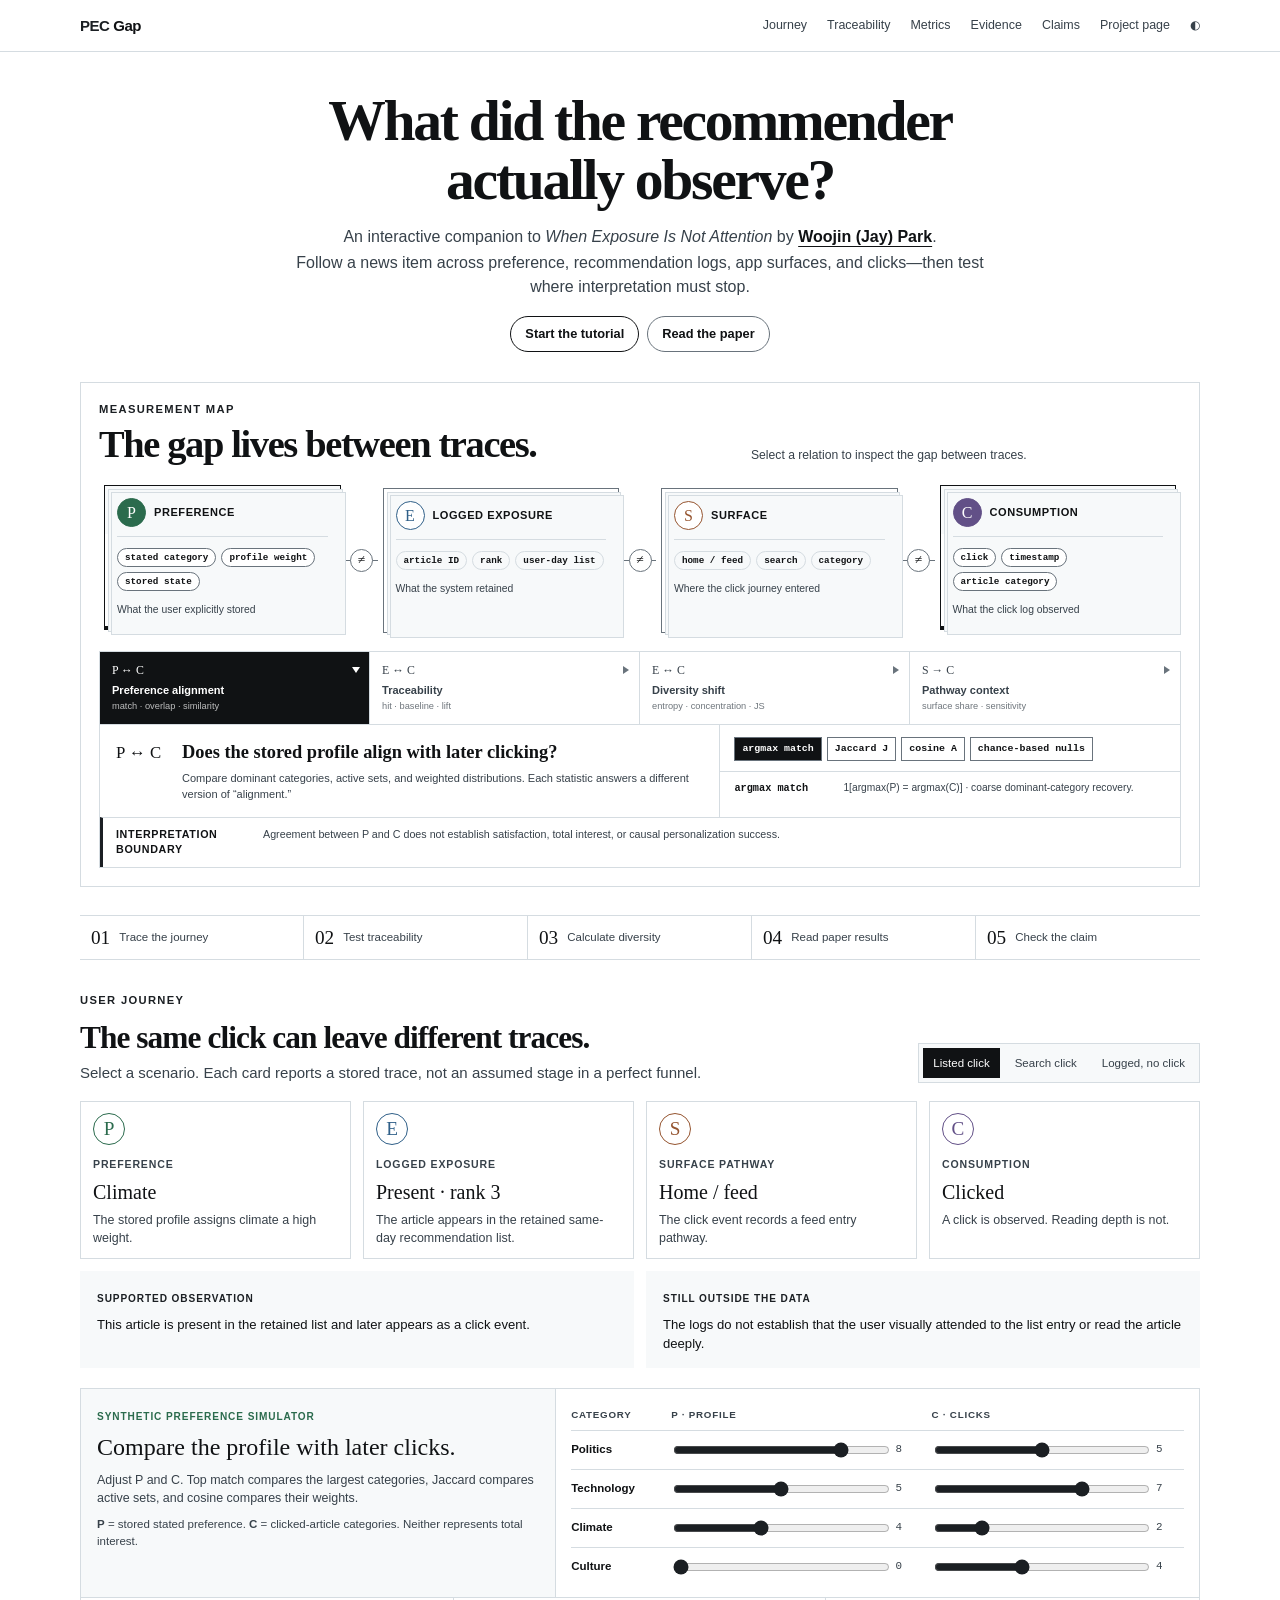
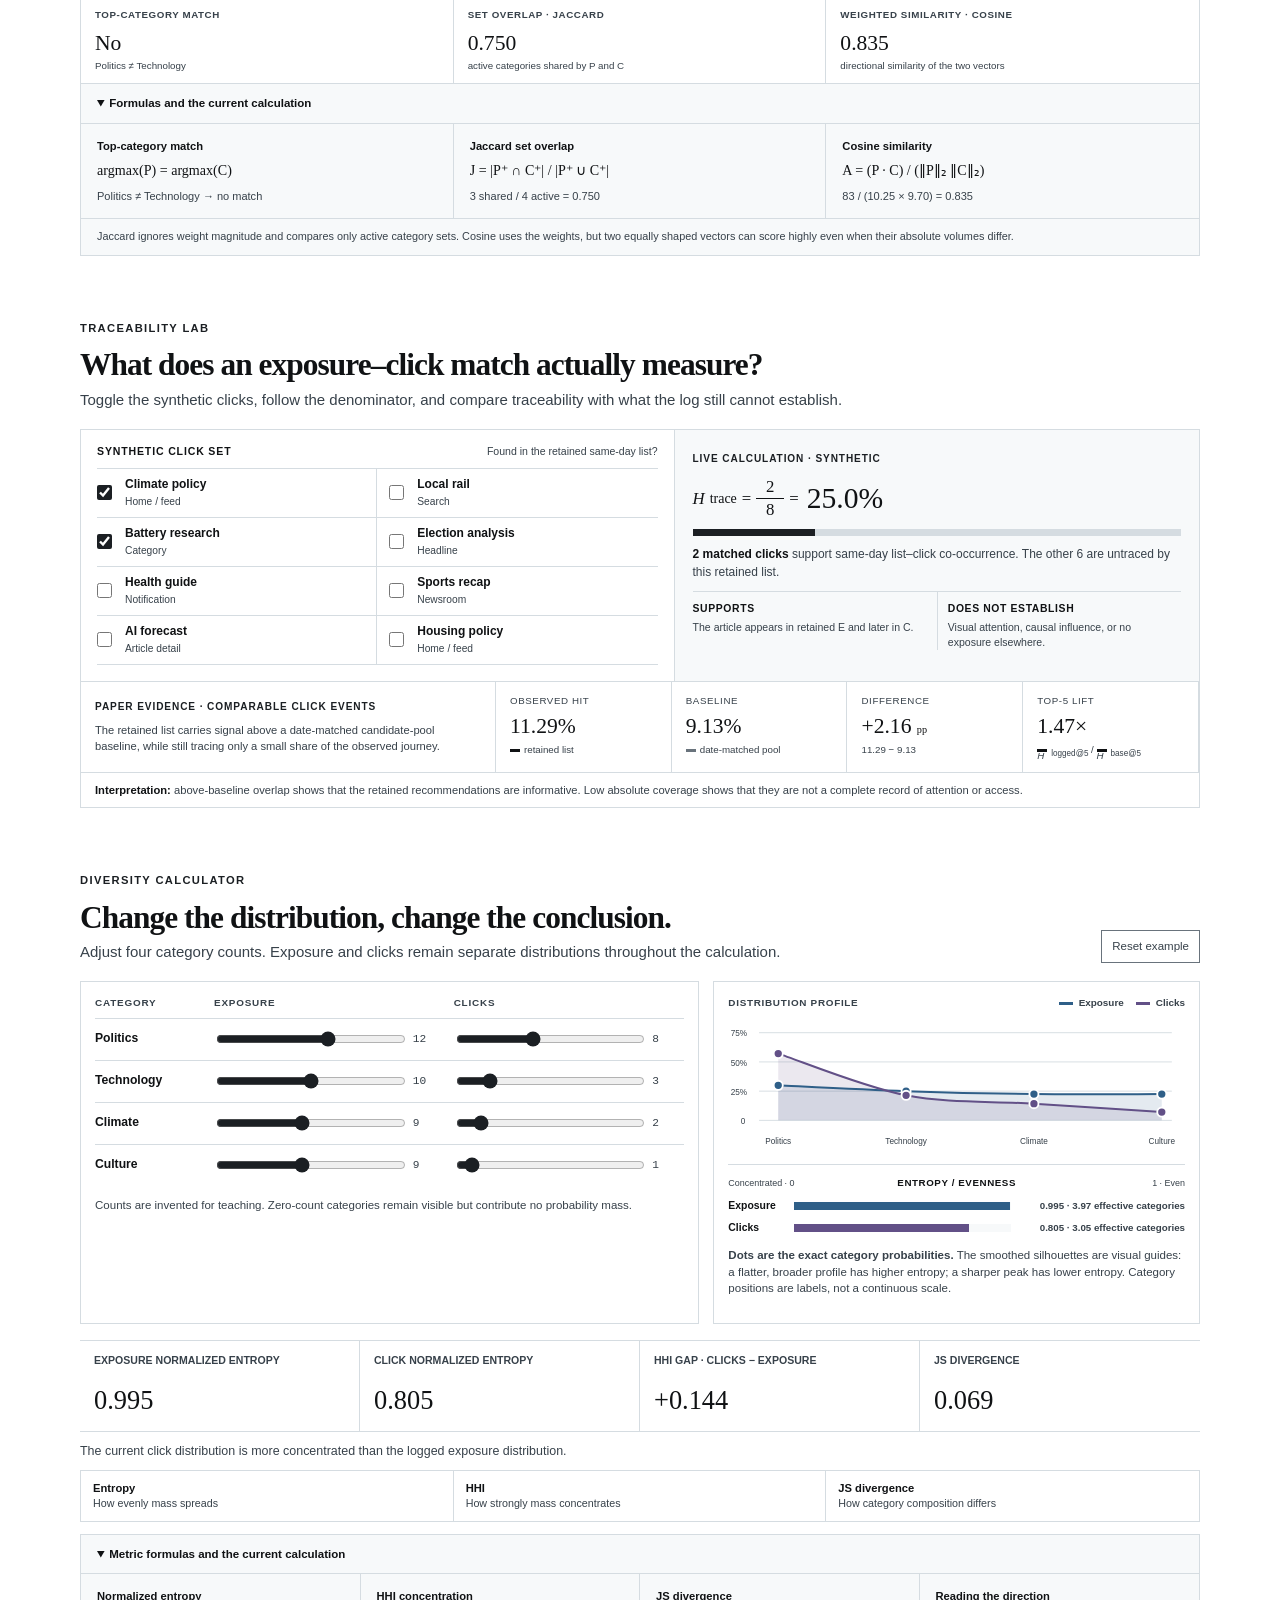
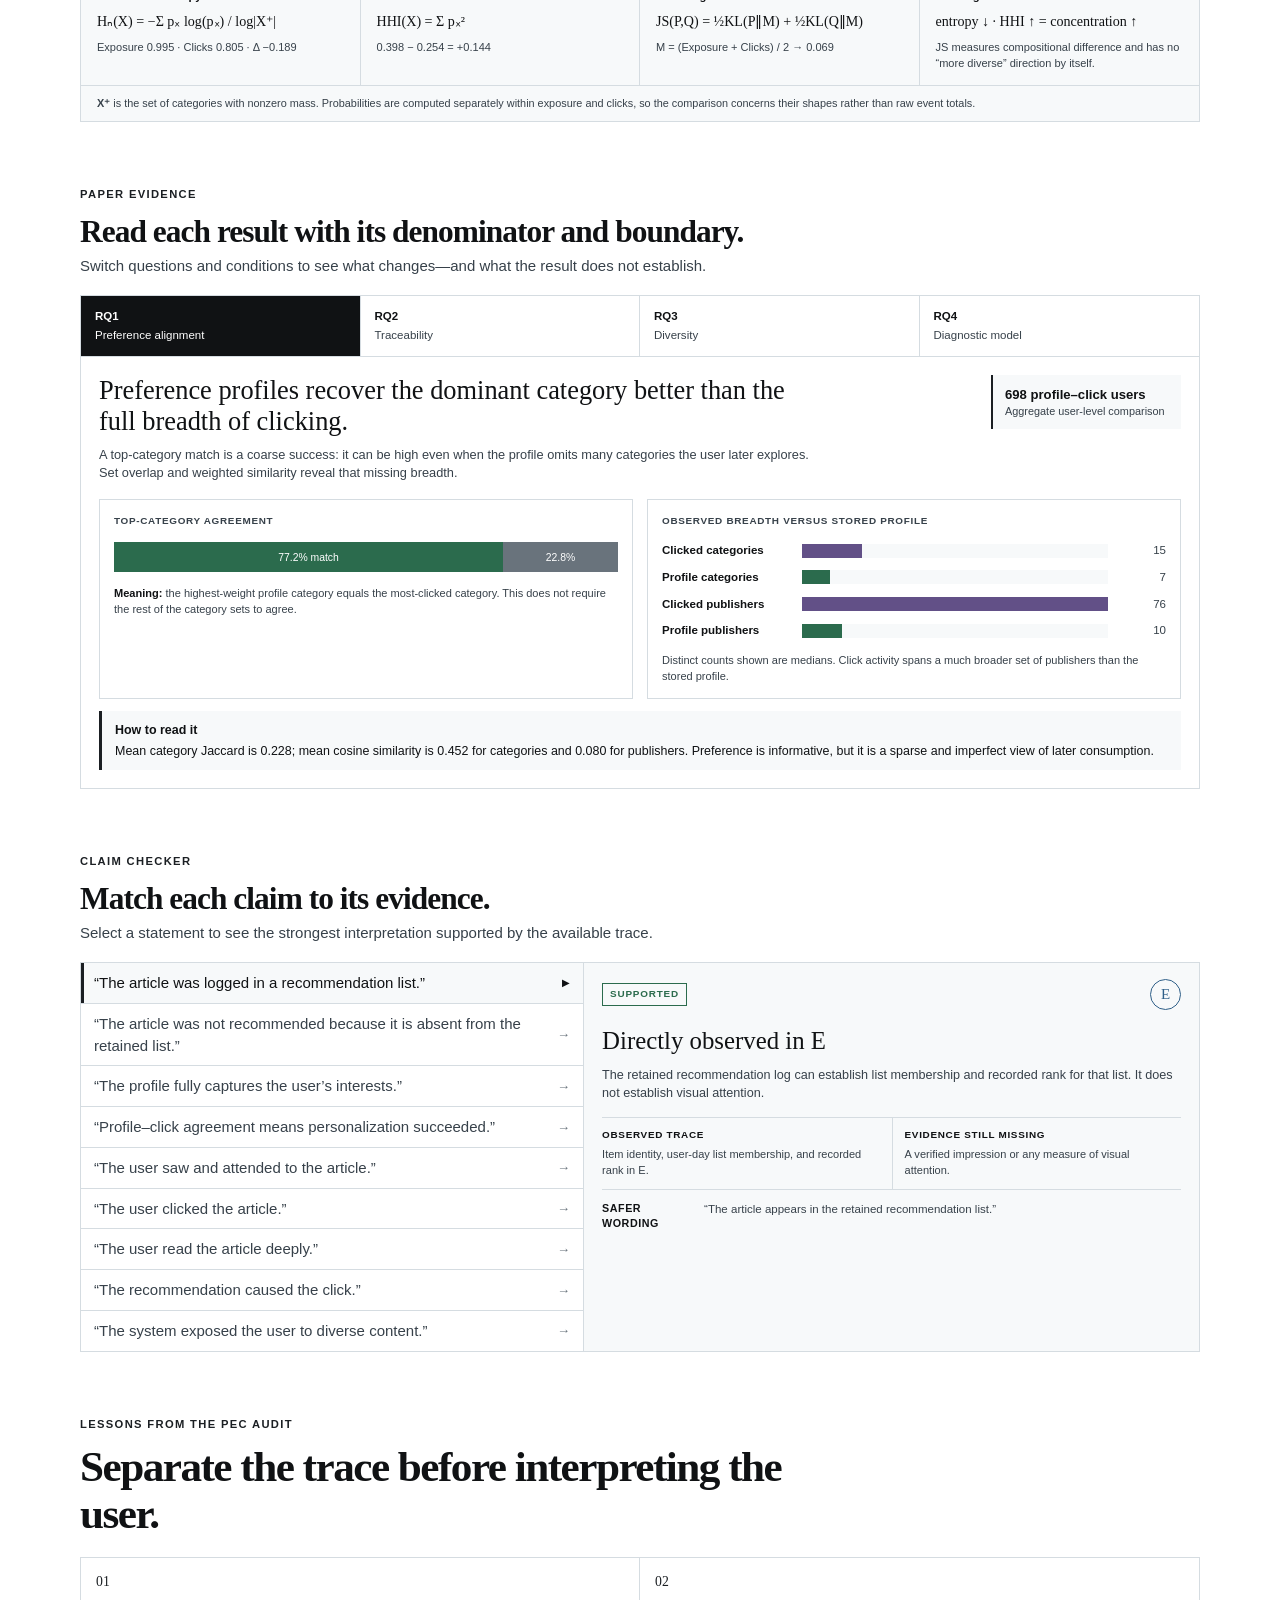
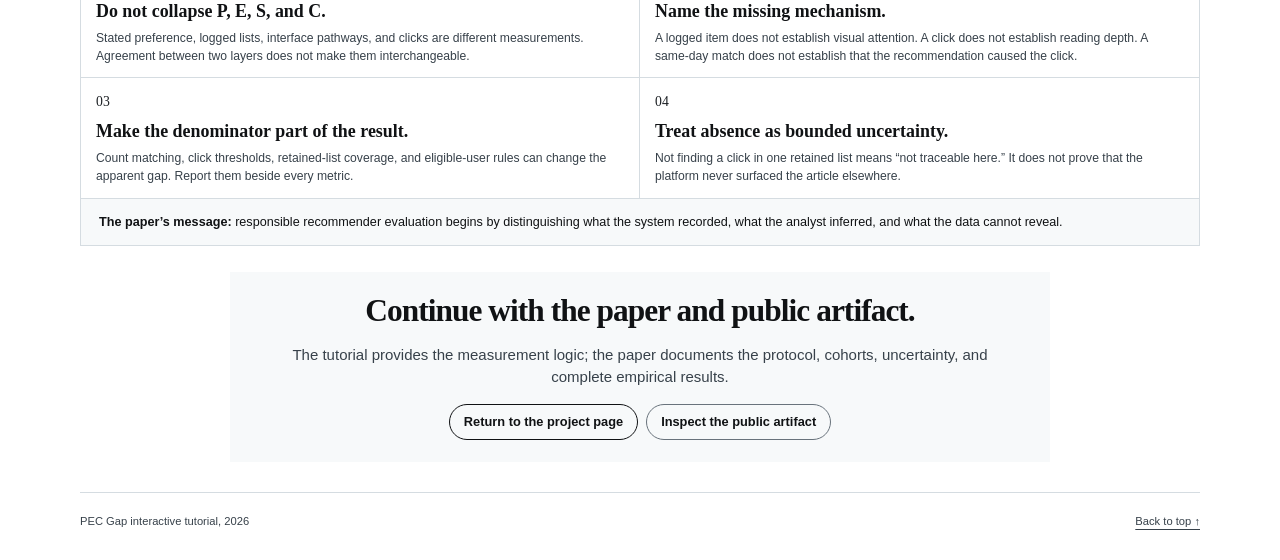
==== commit aa2a9ea1: "Polish public project release" ====
--- a/docs/tutorial/index.html
+++ b/docs/tutorial/index.html
@@ -6,10 +6,21 @@
   <title>PEC Audit Tutorial | When Exposure Is Not Attention</title>
   <meta name="description" content="An interactive tutorial on preference, logged exposure, interface pathways, click consumption, and observability boundaries in news recommender audits.">
   <meta name="theme-color" content="#ffffff">
+  <meta property="og:type" content="website">
+  <meta property="og:title" content="PEC Audit Tutorial | When Exposure Is Not Attention">
+  <meta property="og:description" content="An interactive guide to what preference, recommendation, surface, and click traces can—and cannot—establish.">
+  <meta property="og:url" content="https://woojinpark-jay.github.io/pec-news-audit/tutorial/">
+  <meta property="og:image" content="https://woojinpark-jay.github.io/pec-news-audit/assets/project/pec-framework.png">
+  <meta property="og:image:alt" content="PEC audit framework connecting preference, exposure, interface surfaces, and consumption">
+  <meta name="twitter:card" content="summary_large_image">
+  <meta name="twitter:title" content="PEC Audit Tutorial | When Exposure Is Not Attention">
+  <meta name="twitter:description" content="Explore the measurement logic behind the Preference–Exposure–Consumption gap.">
+  <meta name="twitter:image" content="https://woojinpark-jay.github.io/pec-news-audit/assets/project/pec-framework.png">
+  <link rel="canonical" href="https://woojinpark-jay.github.io/pec-news-audit/tutorial/">
   <link rel="icon" href="../favicon.svg?v=1" type="image/svg+xml">
   <link rel="icon" href="../favicon-32.png?v=1" type="image/png" sizes="32x32">
   <script>try{document.documentElement.dataset.theme=localStorage.getItem('pec-theme')||'light'}catch(e){document.documentElement.dataset.theme='light'}</script>
-  <link rel="stylesheet" href="tutorial.css?v=12">
+  <link rel="stylesheet" href="tutorial.css?v=13">
 </head>
 <body>
   <header class="tutorial-header">
@@ -97,9 +108,9 @@
       <div class="section-heading">
         <div><h2>The same click can leave different traces.</h2><p>Select a scenario. Each card reports a stored trace, not an assumed stage in a perfect funnel.</p></div>
         <div class="scenario-tabs" role="tablist" aria-label="Synthetic journey scenarios">
-          <button class="active" data-scenario="listed" type="button">Listed click</button>
-          <button data-scenario="search" type="button">Search click</button>
-          <button data-scenario="noclick" type="button">Logged, no click</button>
+          <button class="active" data-scenario="listed" type="button" role="tab" aria-selected="true">Listed click</button>
+          <button data-scenario="search" type="button" role="tab" aria-selected="false">Search click</button>
+          <button data-scenario="noclick" type="button" role="tab" aria-selected="false">Logged, no click</button>
         </div>
       </div>
 
@@ -250,10 +261,10 @@
         <div><h2>Read each result with its denominator and boundary.</h2><p>Switch questions and conditions to see what changes—and what the result does not establish.</p></div>
       </div>
       <div class="evidence-tabs" role="tablist" aria-label="Paper research questions">
-        <button class="active" data-evidence="rq1" type="button"><b>RQ1</b> Preference alignment</button>
-        <button data-evidence="rq2" type="button"><b>RQ2</b> Traceability</button>
-        <button data-evidence="rq3" type="button"><b>RQ3</b> Diversity</button>
-        <button data-evidence="rq4" type="button"><b>RQ4</b> Diagnostic model</button>
+        <button class="active" data-evidence="rq1" type="button" role="tab" aria-selected="true"><b>RQ1</b> Preference alignment</button>
+        <button data-evidence="rq2" type="button" role="tab" aria-selected="false"><b>RQ2</b> Traceability</button>
+        <button data-evidence="rq3" type="button" role="tab" aria-selected="false"><b>RQ3</b> Diversity</button>
+        <button data-evidence="rq4" type="button" role="tab" aria-selected="false"><b>RQ4</b> Diagnostic model</button>
       </div>
       <div class="evidence-panel" id="evidence-panel" aria-live="polite"></div>
     </section>
@@ -265,18 +276,18 @@
       </div>
       <div class="claim-lab">
         <div class="claim-list" role="list">
-          <button class="active" data-claim="logged" type="button">“The article was logged in a recommendation list.”</button>
-          <button data-claim="absent" type="button">“The article was not recommended because it is absent from the retained list.”</button>
-          <button data-claim="profile" type="button">“The profile fully captures the user’s interests.”</button>
-          <button data-claim="success" type="button">“Profile–click agreement means personalization succeeded.”</button>
-          <button data-claim="seen" type="button">“The user saw and attended to the article.”</button>
-          <button data-claim="clicked" type="button">“The user clicked the article.”</button>
-          <button data-claim="read" type="button">“The user read the article deeply.”</button>
-          <button data-claim="caused" type="button">“The recommendation caused the click.”</button>
-          <button data-claim="diverse" type="button">“The system exposed the user to diverse content.”</button>
+          <button class="active" data-claim="logged" type="button" aria-pressed="true">“The article was logged in a recommendation list.”</button>
+          <button data-claim="absent" type="button" aria-pressed="false">“The article was not recommended because it is absent from the retained list.”</button>
+          <button data-claim="profile" type="button" aria-pressed="false">“The profile fully captures the user’s interests.”</button>
+          <button data-claim="success" type="button" aria-pressed="false">“Profile–click agreement means personalization succeeded.”</button>
+          <button data-claim="seen" type="button" aria-pressed="false">“The user saw and attended to the article.”</button>
+          <button data-claim="clicked" type="button" aria-pressed="false">“The user clicked the article.”</button>
+          <button data-claim="read" type="button" aria-pressed="false">“The user read the article deeply.”</button>
+          <button data-claim="caused" type="button" aria-pressed="false">“The recommendation caused the click.”</button>
+          <button data-claim="diverse" type="button" aria-pressed="false">“The system exposed the user to diverse content.”</button>
         </div>
         <div class="claim-result" id="claim-result" aria-live="polite">
-          <div class="claim-result-head"><span class="status supported" id="claim-status">Supported</span><div class="evidence-chips" id="evidence-chips"><b>E</b></div></div>
+          <div class="claim-result-head"><span class="status supported" id="claim-status">Supported</span><div class="evidence-chips" id="evidence-chips"><b class="evidence-e">E</b></div></div>
           <h3 id="claim-title">Directly observed in E</h3>
           <p id="claim-copy">The retained recommendation log can establish list membership and recorded rank for that list. It does not establish visual attention.</p>
           <div class="claim-reasoning">
@@ -311,6 +322,6 @@
   </main>
 
   <footer><span>PEC Gap interactive tutorial, 2026</span><a href="#top">Back to top ↑</a></footer>
-  <script src="tutorial.js?v=9"></script>
+  <script src="tutorial.js?v=11"></script>
 </body>
 </html>
--- a/docs/tutorial/tutorial.css
+++ b/docs/tutorial/tutorial.css
@@ -310,6 +310,11 @@
 .claim-result > p { max-width: 650px; margin: 0; color: var(--muted); font-size: .79rem; }
 .evidence-chips { display: flex; gap: 5px; }
 .evidence-chips b { display: grid; place-items: center; width: 31px; height: 31px; border: 1px solid var(--line-strong); border-radius: 50%; font-family: Georgia, serif; font-weight: 400; }
+.evidence-chips .evidence-p { border-color: var(--p); color: var(--p); }
+.evidence-chips .evidence-e { border-color: var(--e); color: var(--e); }
+.evidence-chips .evidence-s { border-color: var(--s); color: var(--s); }
+.evidence-chips .evidence-c { border-color: var(--c); color: var(--c); }
+.evidence-chips .evidence-unknown { border-style: dashed; color: var(--muted); }
 .claim-reasoning { display: grid; grid-template-columns: 1fr 1fr; margin-top: 14px; border-block: 1px solid var(--line); }
 .claim-reasoning > div { padding: 10px 12px 10px 0; }
 .claim-reasoning > div + div { padding-left: 12px; border-left: 1px solid var(--line); }
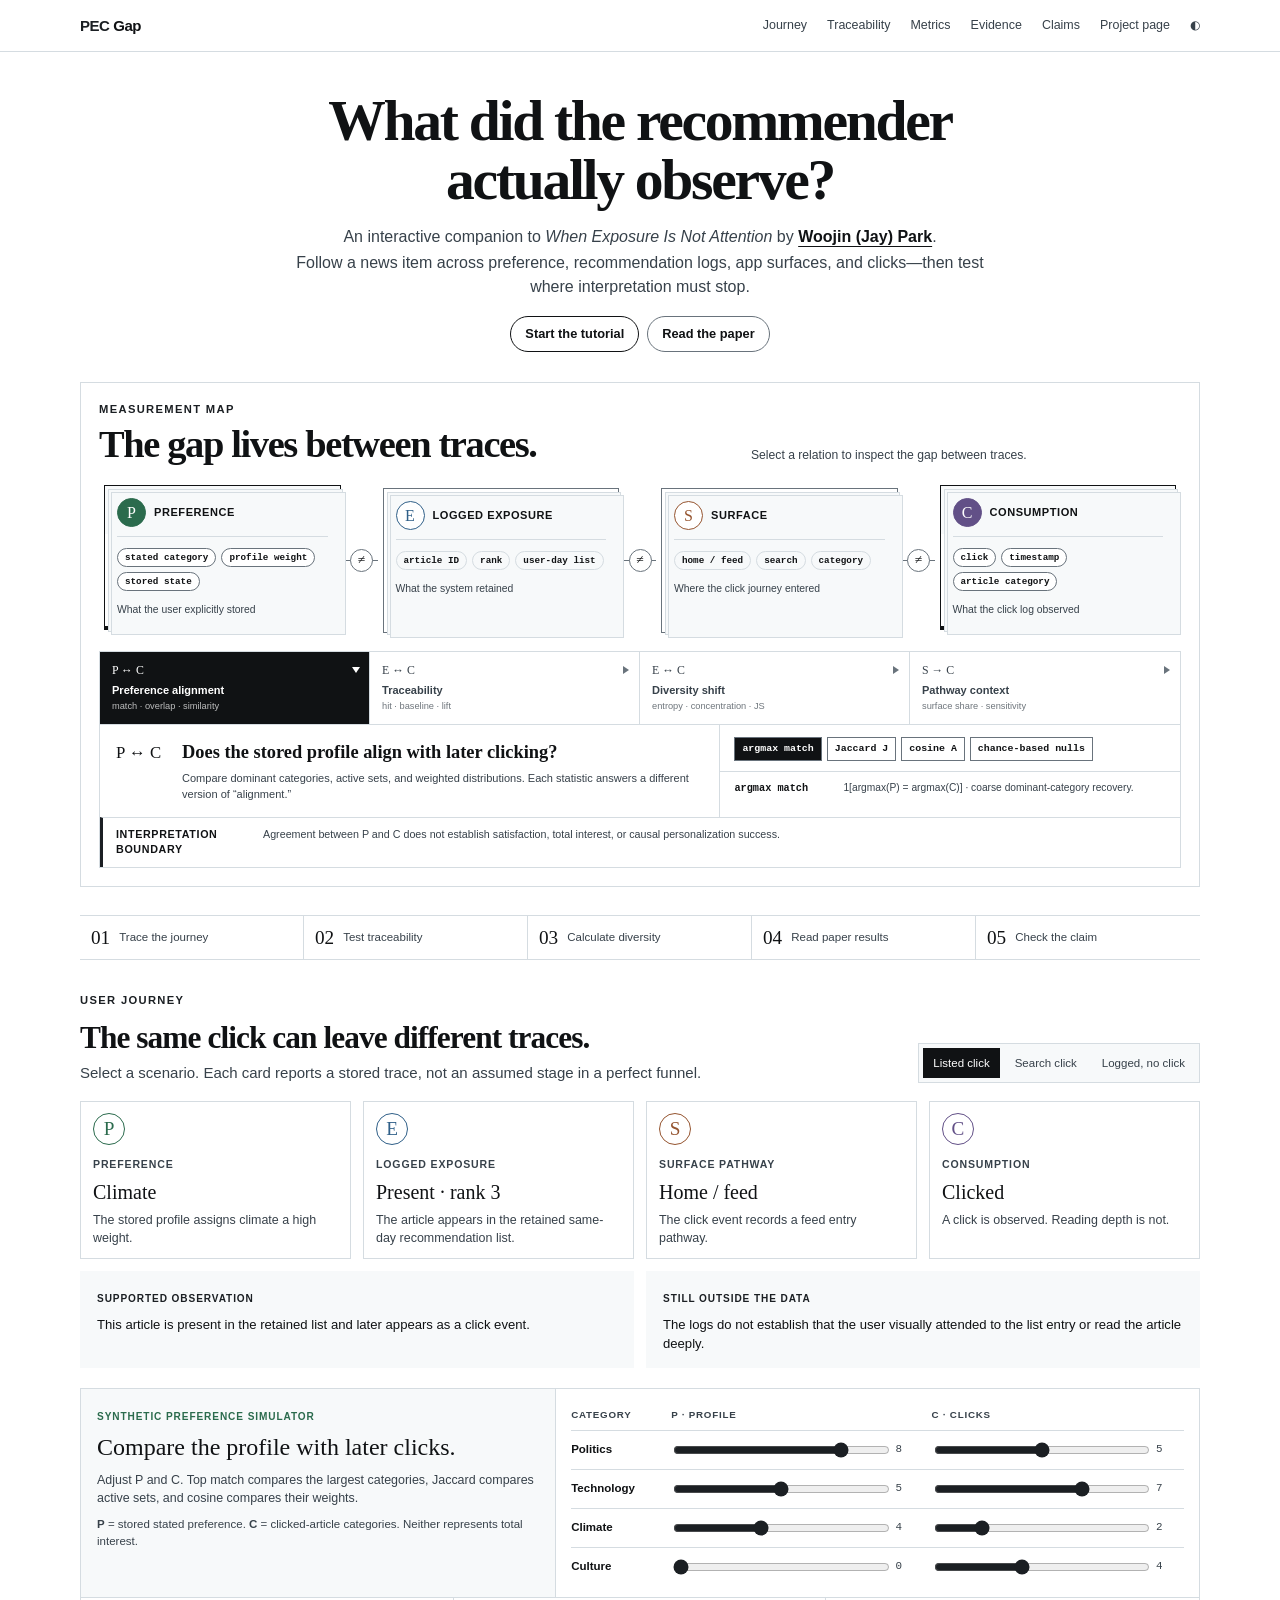
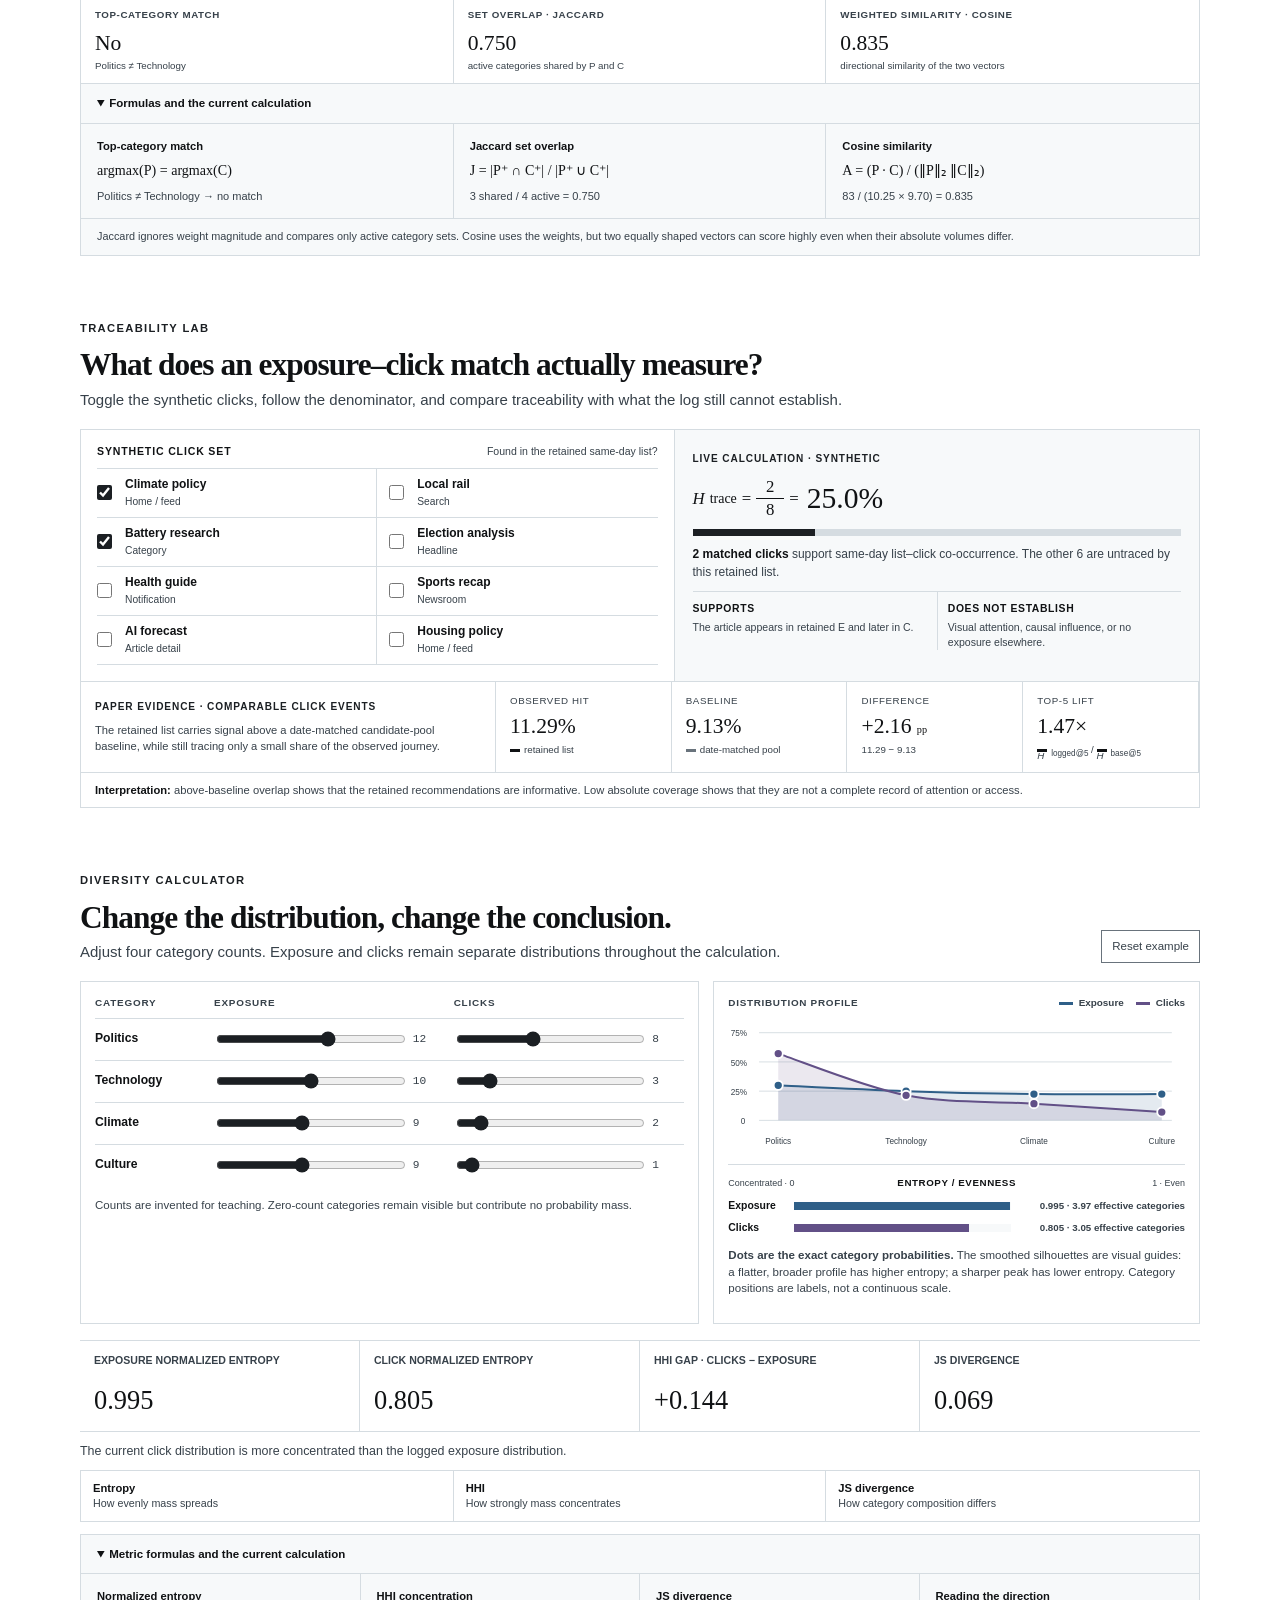
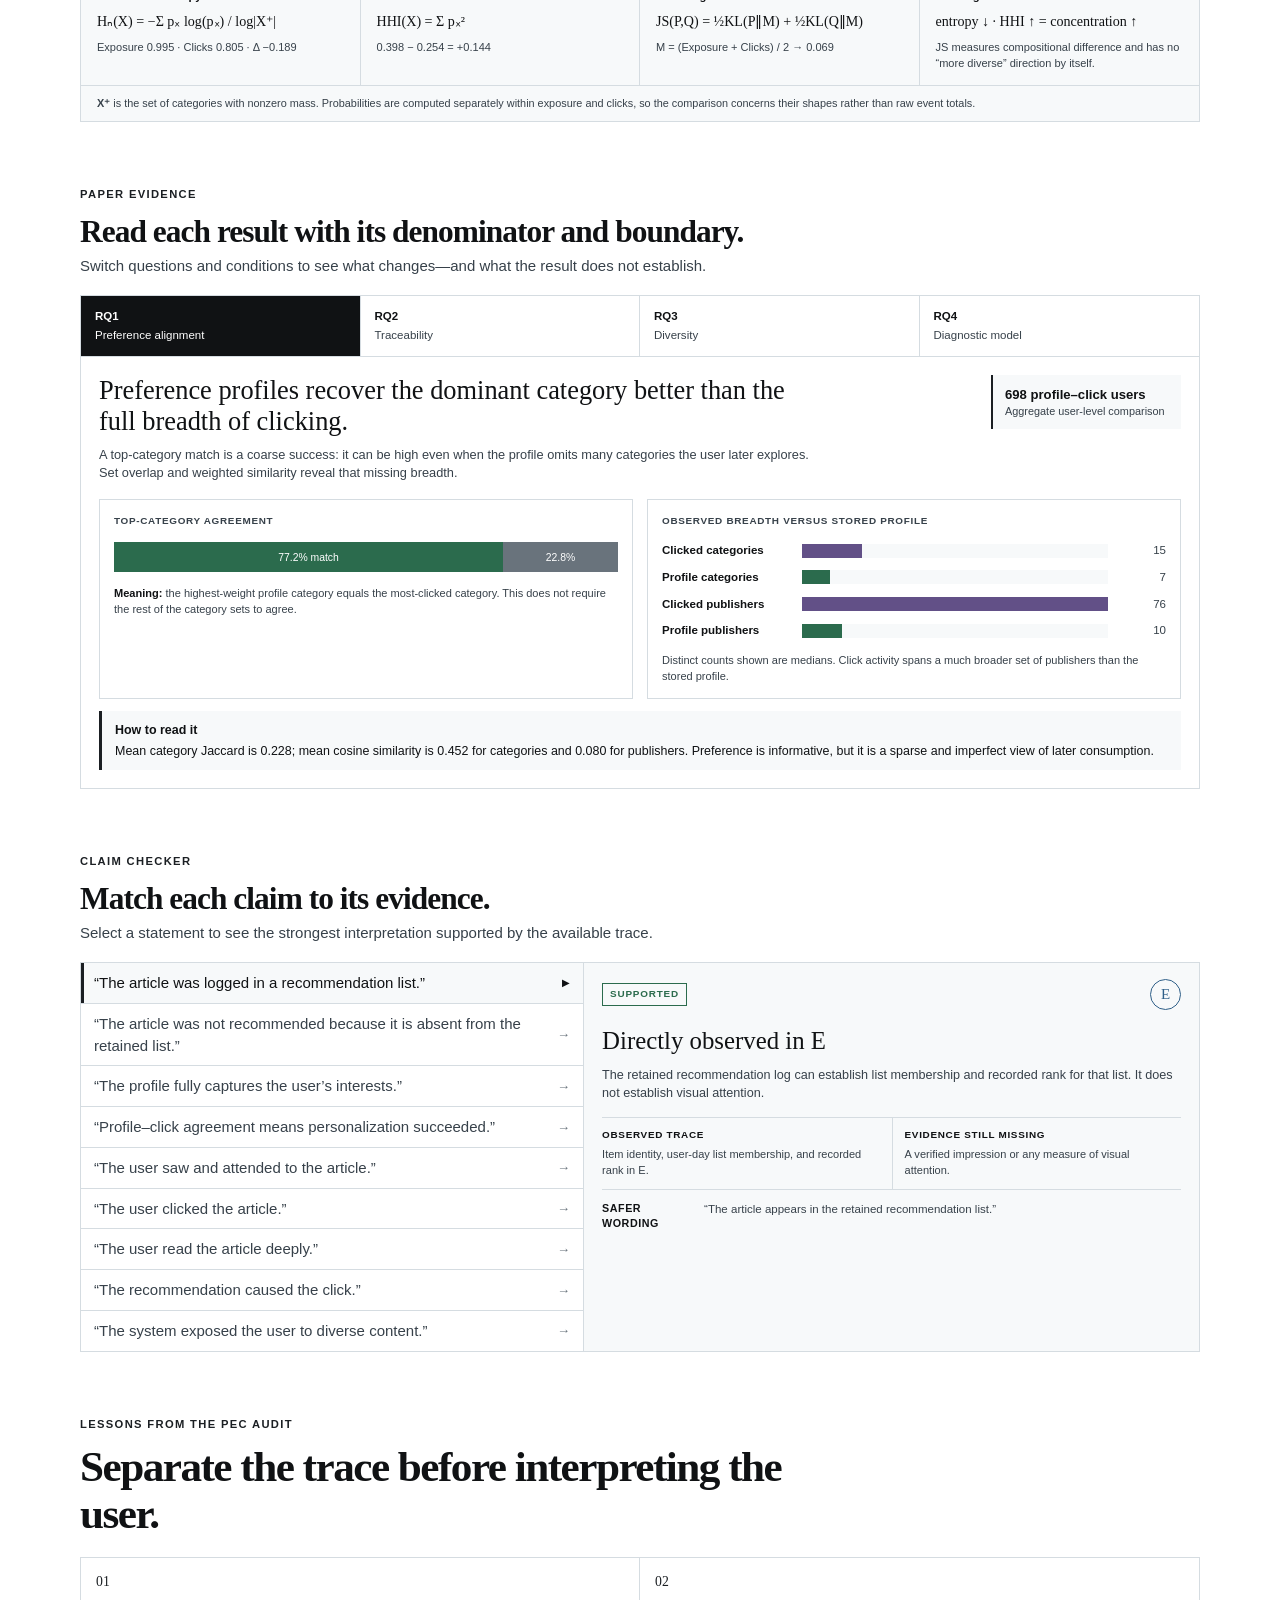
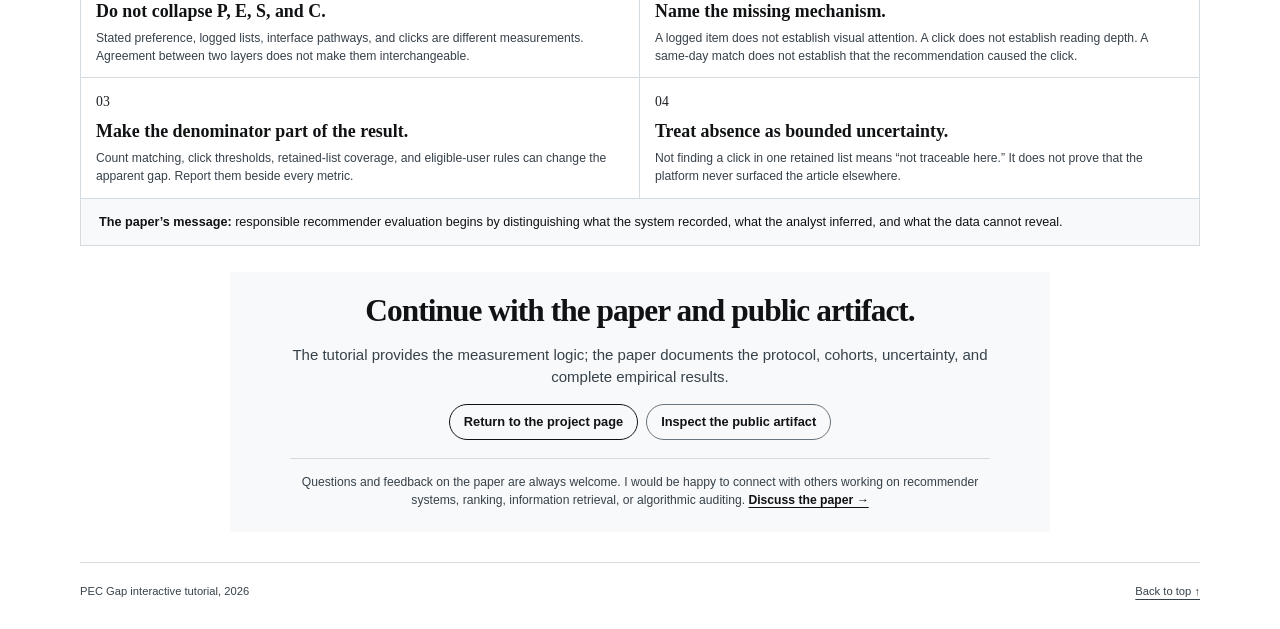
==== commit 8d6d2891: "Add paper discussion invitation to tutorial" ====
--- a/docs/tutorial/index.html
+++ b/docs/tutorial/index.html
@@ -20,7 +20,7 @@
   <link rel="icon" href="../favicon.svg?v=1" type="image/svg+xml">
   <link rel="icon" href="../favicon-32.png?v=1" type="image/png" sizes="32x32">
   <script>try{document.documentElement.dataset.theme=localStorage.getItem('pec-theme')||'light'}catch(e){document.documentElement.dataset.theme='light'}</script>
-  <link rel="stylesheet" href="tutorial.css?v=13">
+  <link rel="stylesheet" href="tutorial.css?v=14">
 </head>
 <body>
   <header class="tutorial-header">
@@ -318,6 +318,7 @@
         <a class="button" href="../">Return to the project page</a>
         <a class="button quiet" href="https://github.com/WoojinPark-Jay/pec-news-audit">Inspect the public artifact</a>
       </div>
+      <p class="discussion-note">Questions and feedback on the paper are always welcome. I would be happy to connect with others working on recommender systems, ranking, information retrieval, or algorithmic auditing. <a href="mailto:jay.seizethemoment@gmail.com?subject=PEC%20Gap%20paper">Discuss the paper →</a></p>
     </section>
   </main>
 
--- a/docs/tutorial/tutorial.css
+++ b/docs/tutorial/tutorial.css
@@ -335,6 +335,8 @@
 .closing-section { max-width: 820px; margin: 12px auto 30px; padding: 22px; background: var(--surface); text-align: center; }
 .closing-section h2 { margin-inline: auto; }
 .closing-section p { max-width: 700px; margin: 16px auto 0; color: var(--muted); }
+.closing-section .discussion-note { margin-top: 18px; padding-top: 15px; border-top: 1px solid var(--line); font-size: .76rem; }
+.discussion-note a { color: var(--ink); font-weight: 700; text-decoration: underline; text-underline-offset: 3px; }
 footer { display: flex; justify-content: space-between; padding: 20px 0 30px; border-top: 1px solid var(--line); color: var(--muted); font-size: .7rem; }
 @media (max-width: 820px) {
   .tutorial-header nav { gap: 13px; } .tutorial-header nav a:nth-child(-n+3) { display: none; }
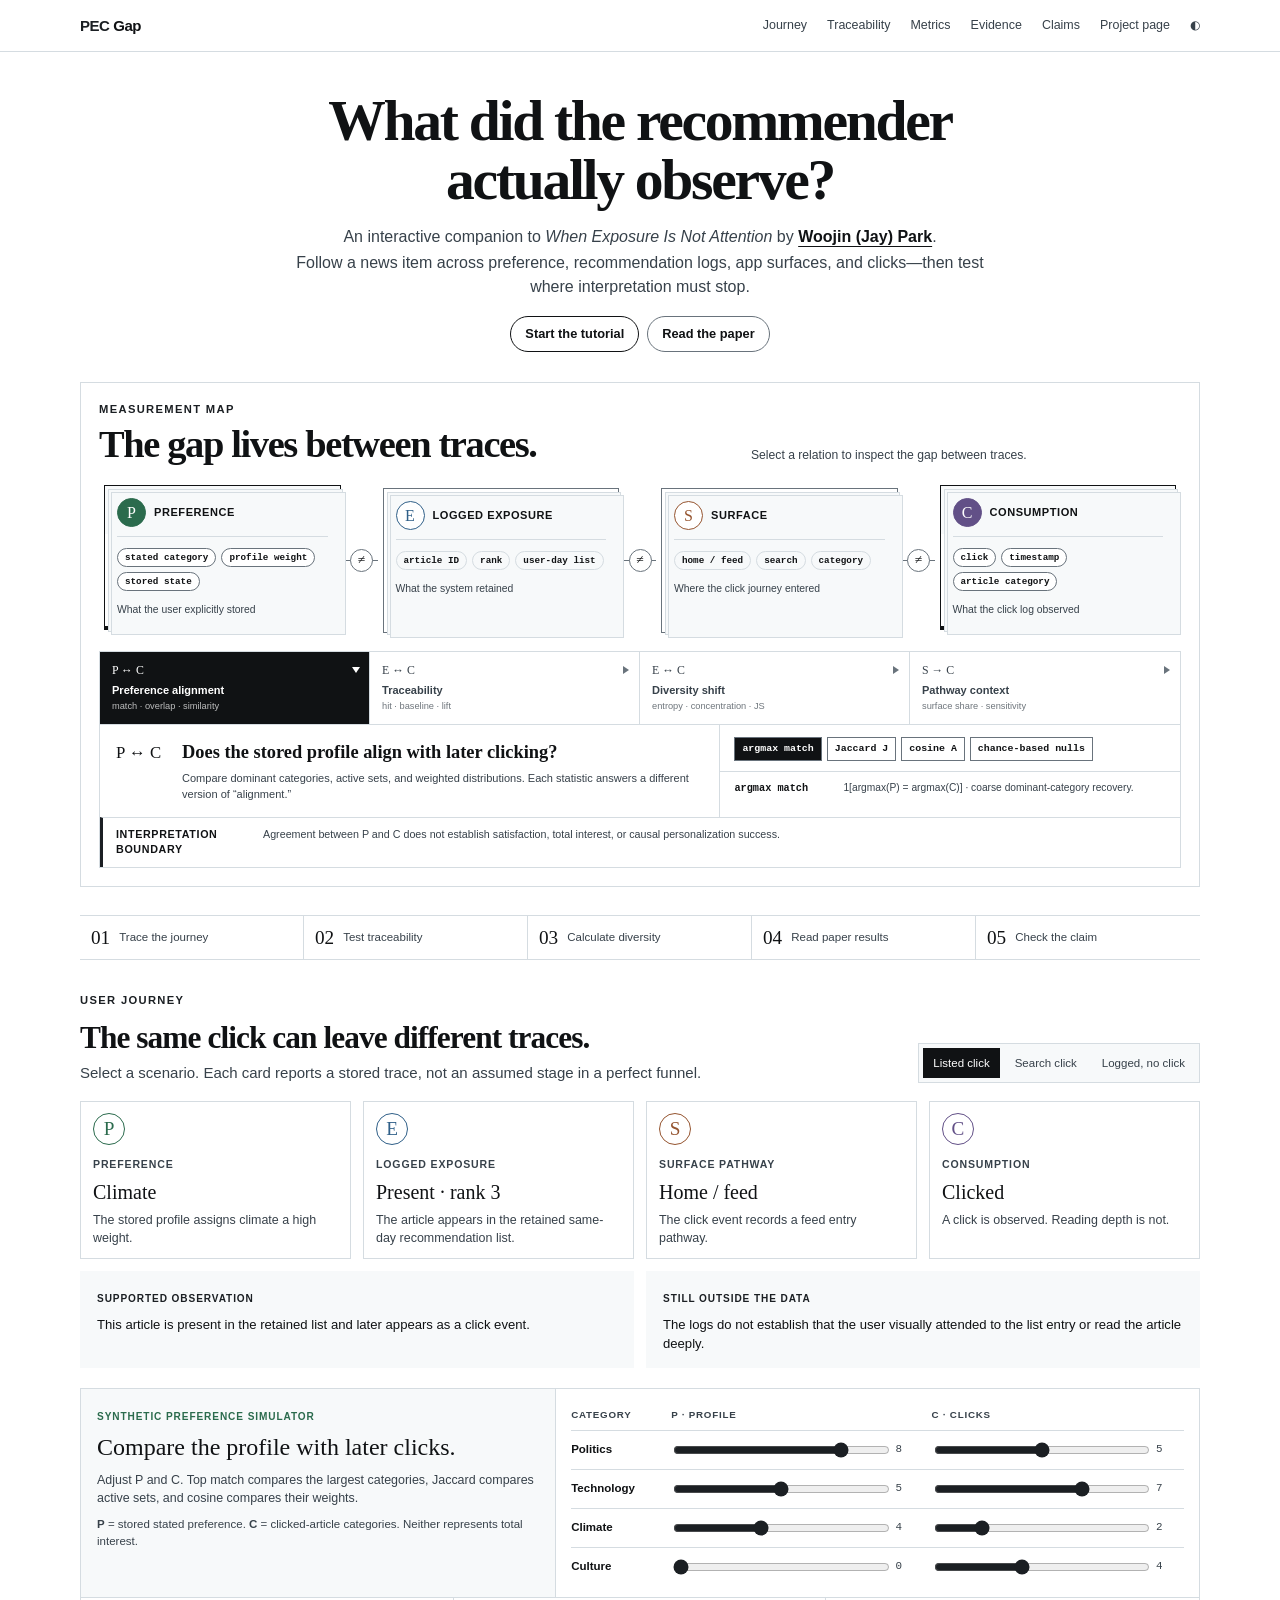
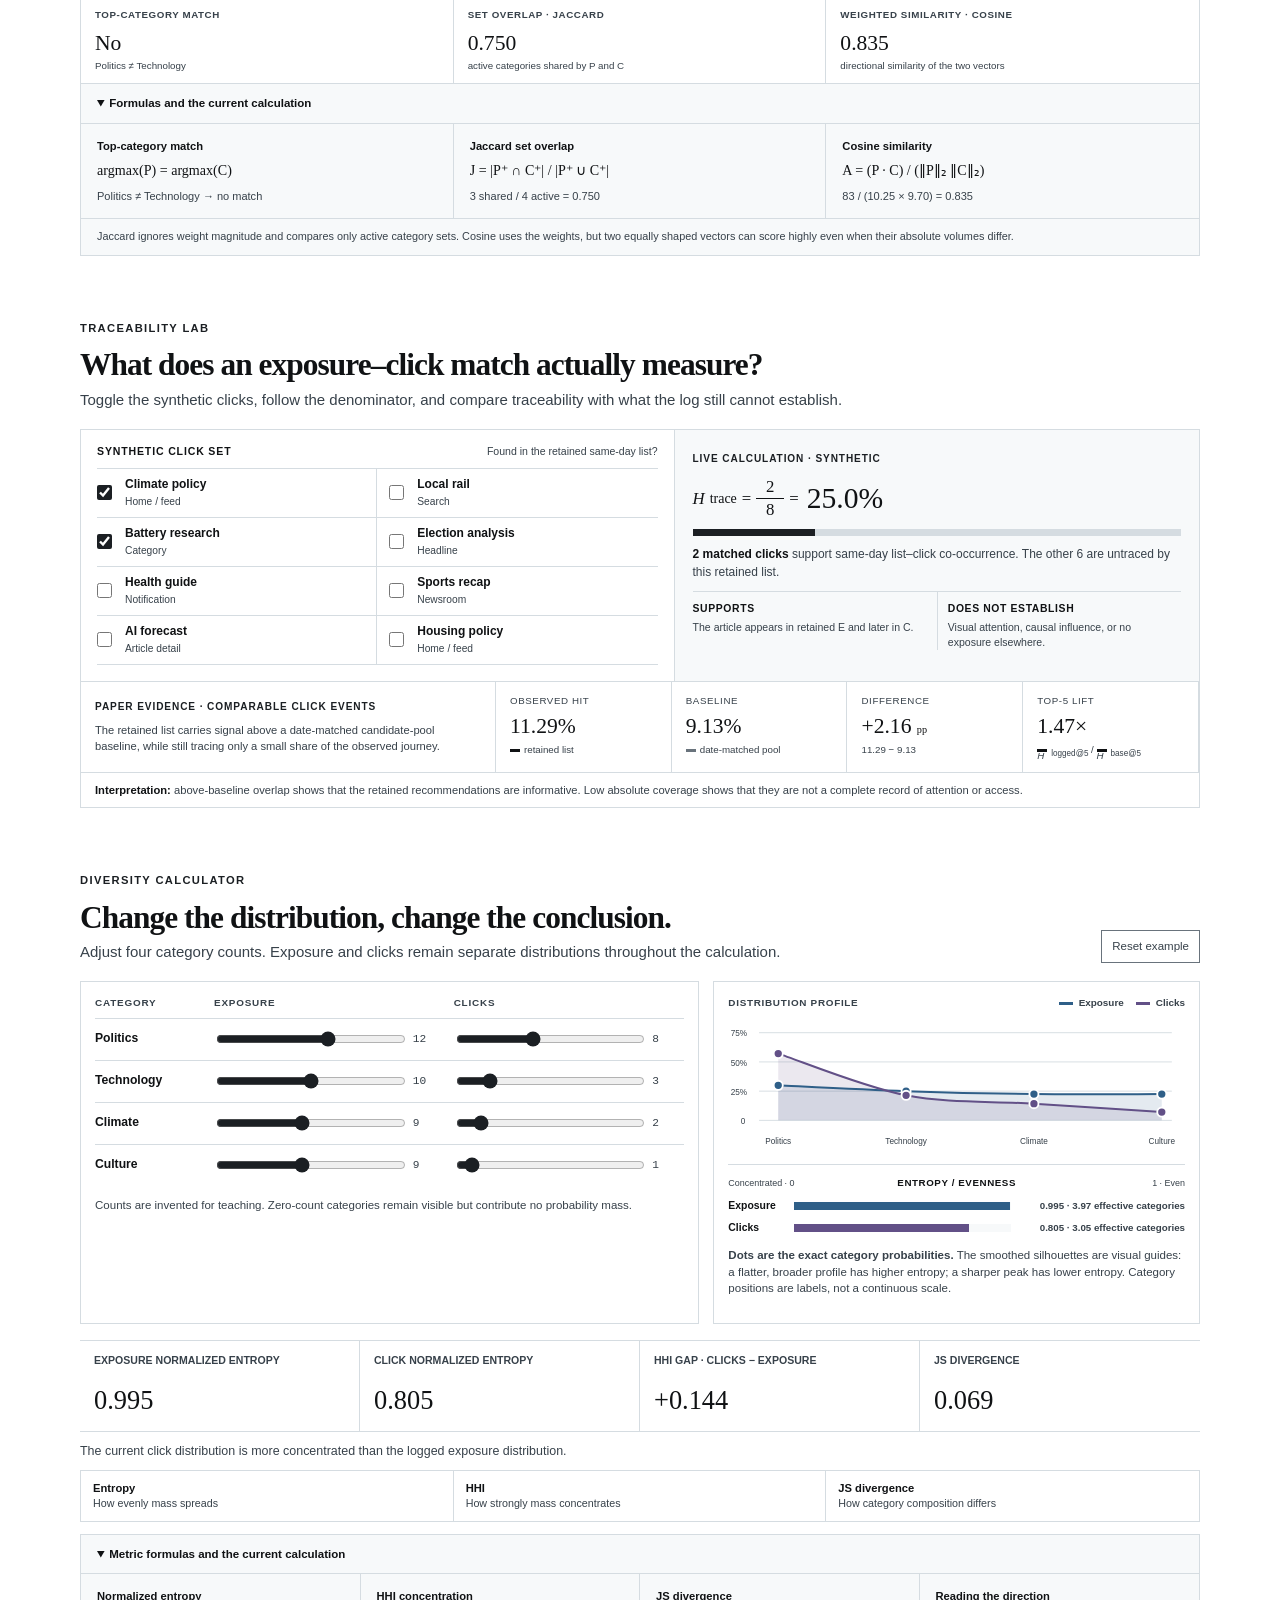
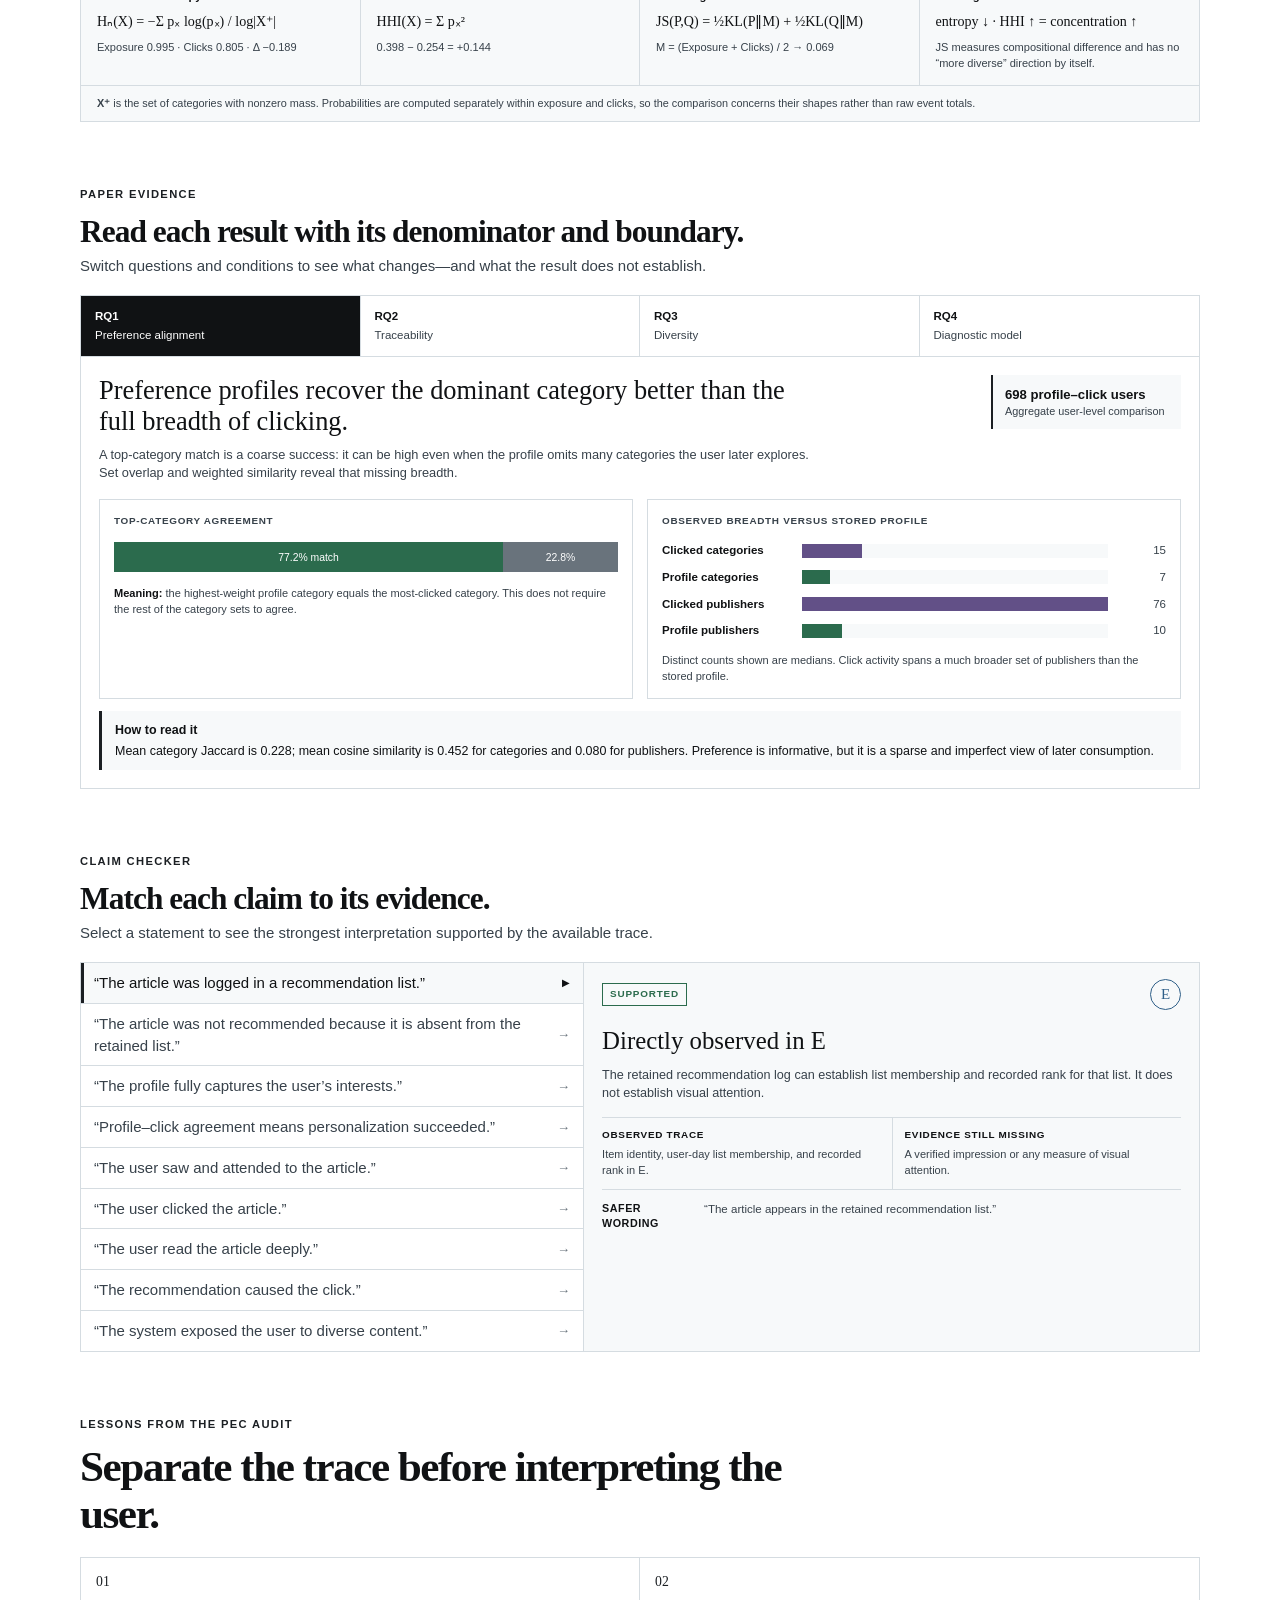
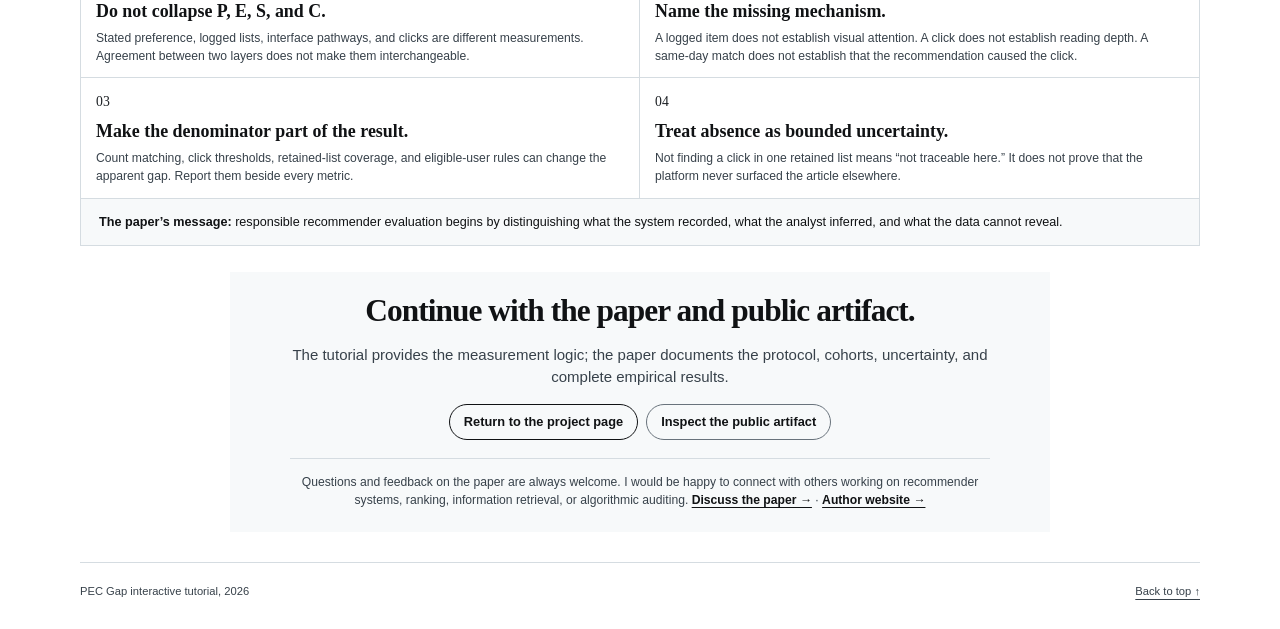
==== commit c7e28179: "Link author website from tutorial" ====
--- a/docs/tutorial/index.html
+++ b/docs/tutorial/index.html
@@ -318,7 +318,7 @@
         <a class="button" href="../">Return to the project page</a>
         <a class="button quiet" href="https://github.com/WoojinPark-Jay/pec-news-audit">Inspect the public artifact</a>
       </div>
-      <p class="discussion-note">Questions and feedback on the paper are always welcome. I would be happy to connect with others working on recommender systems, ranking, information retrieval, or algorithmic auditing. <a href="mailto:jay.seizethemoment@gmail.com?subject=PEC%20Gap%20paper">Discuss the paper →</a></p>
+      <p class="discussion-note">Questions and feedback on the paper are always welcome. I would be happy to connect with others working on recommender systems, ranking, information retrieval, or algorithmic auditing. <a href="mailto:jay.seizethemoment@gmail.com?subject=PEC%20Gap%20paper">Discuss the paper →</a> <span aria-hidden="true">·</span> <a href="https://woojinpark-jay.github.io/">Author website →</a></p>
     </section>
   </main>
 
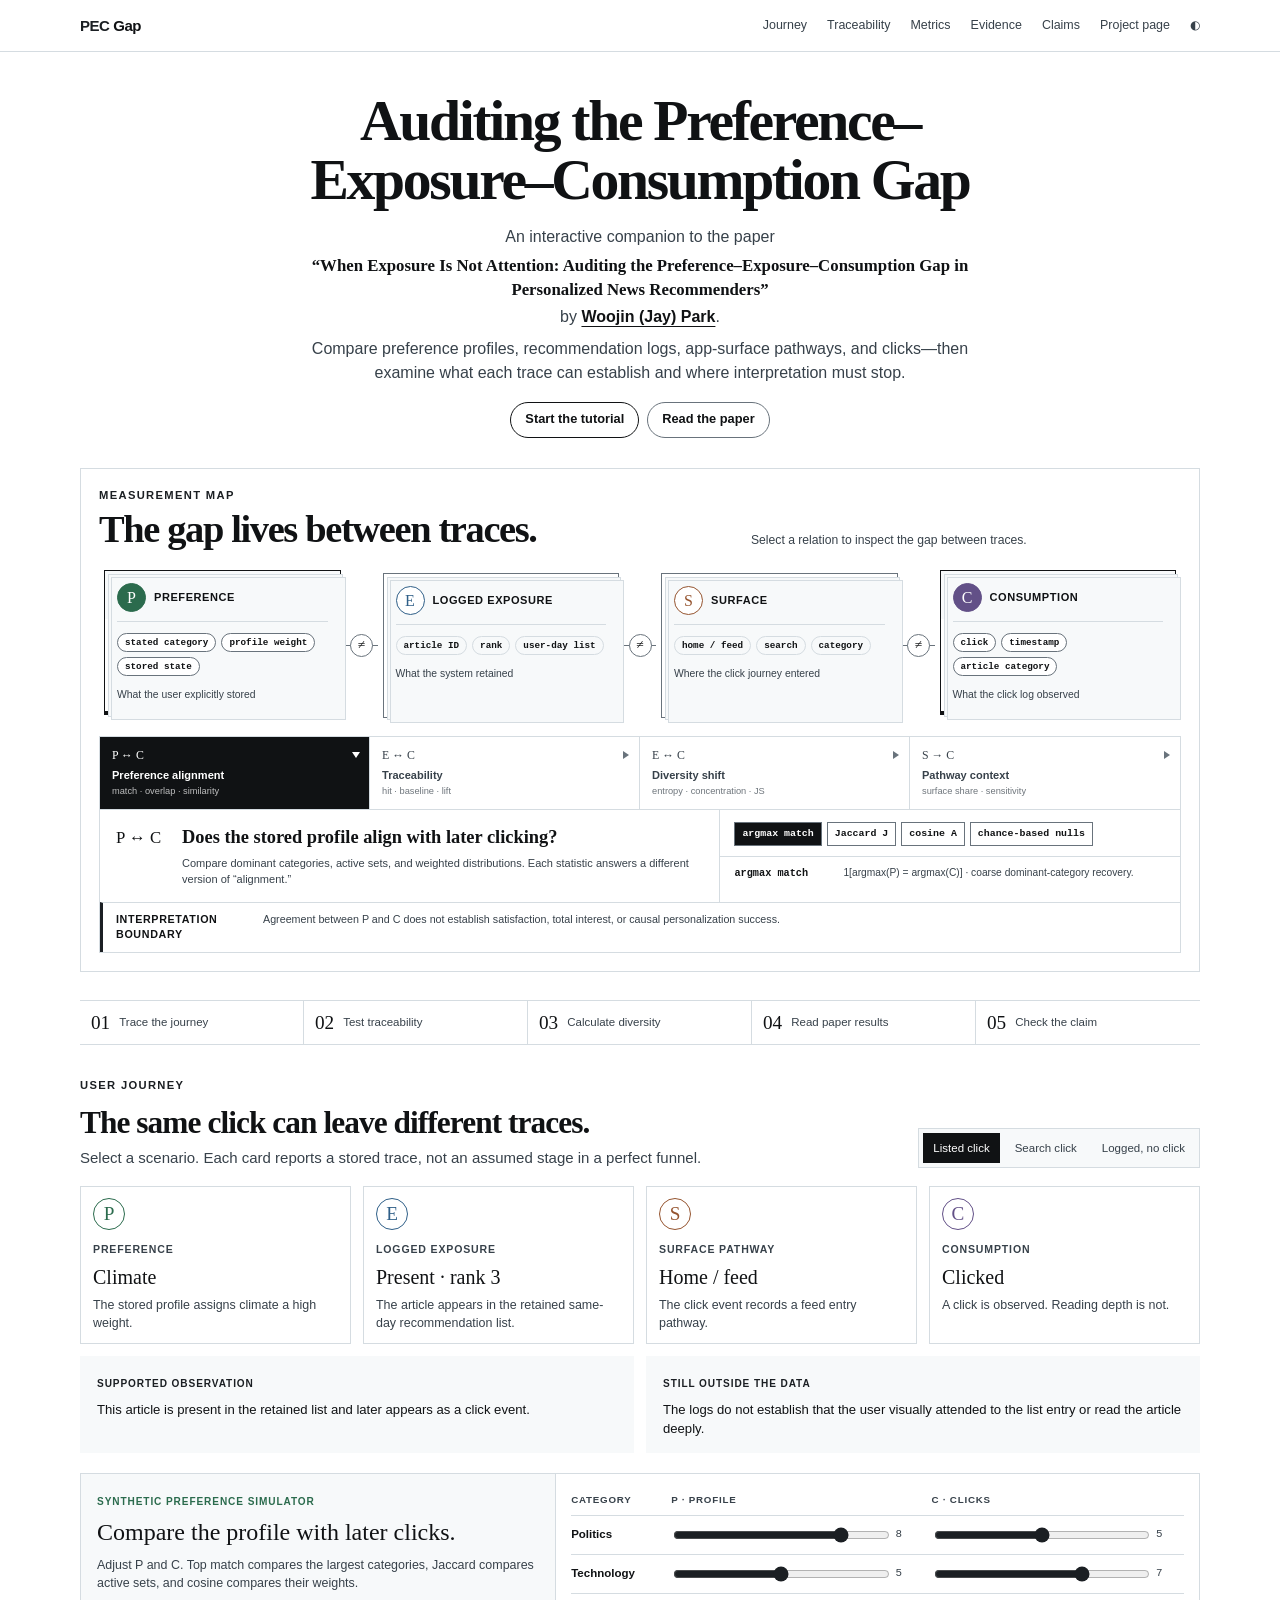
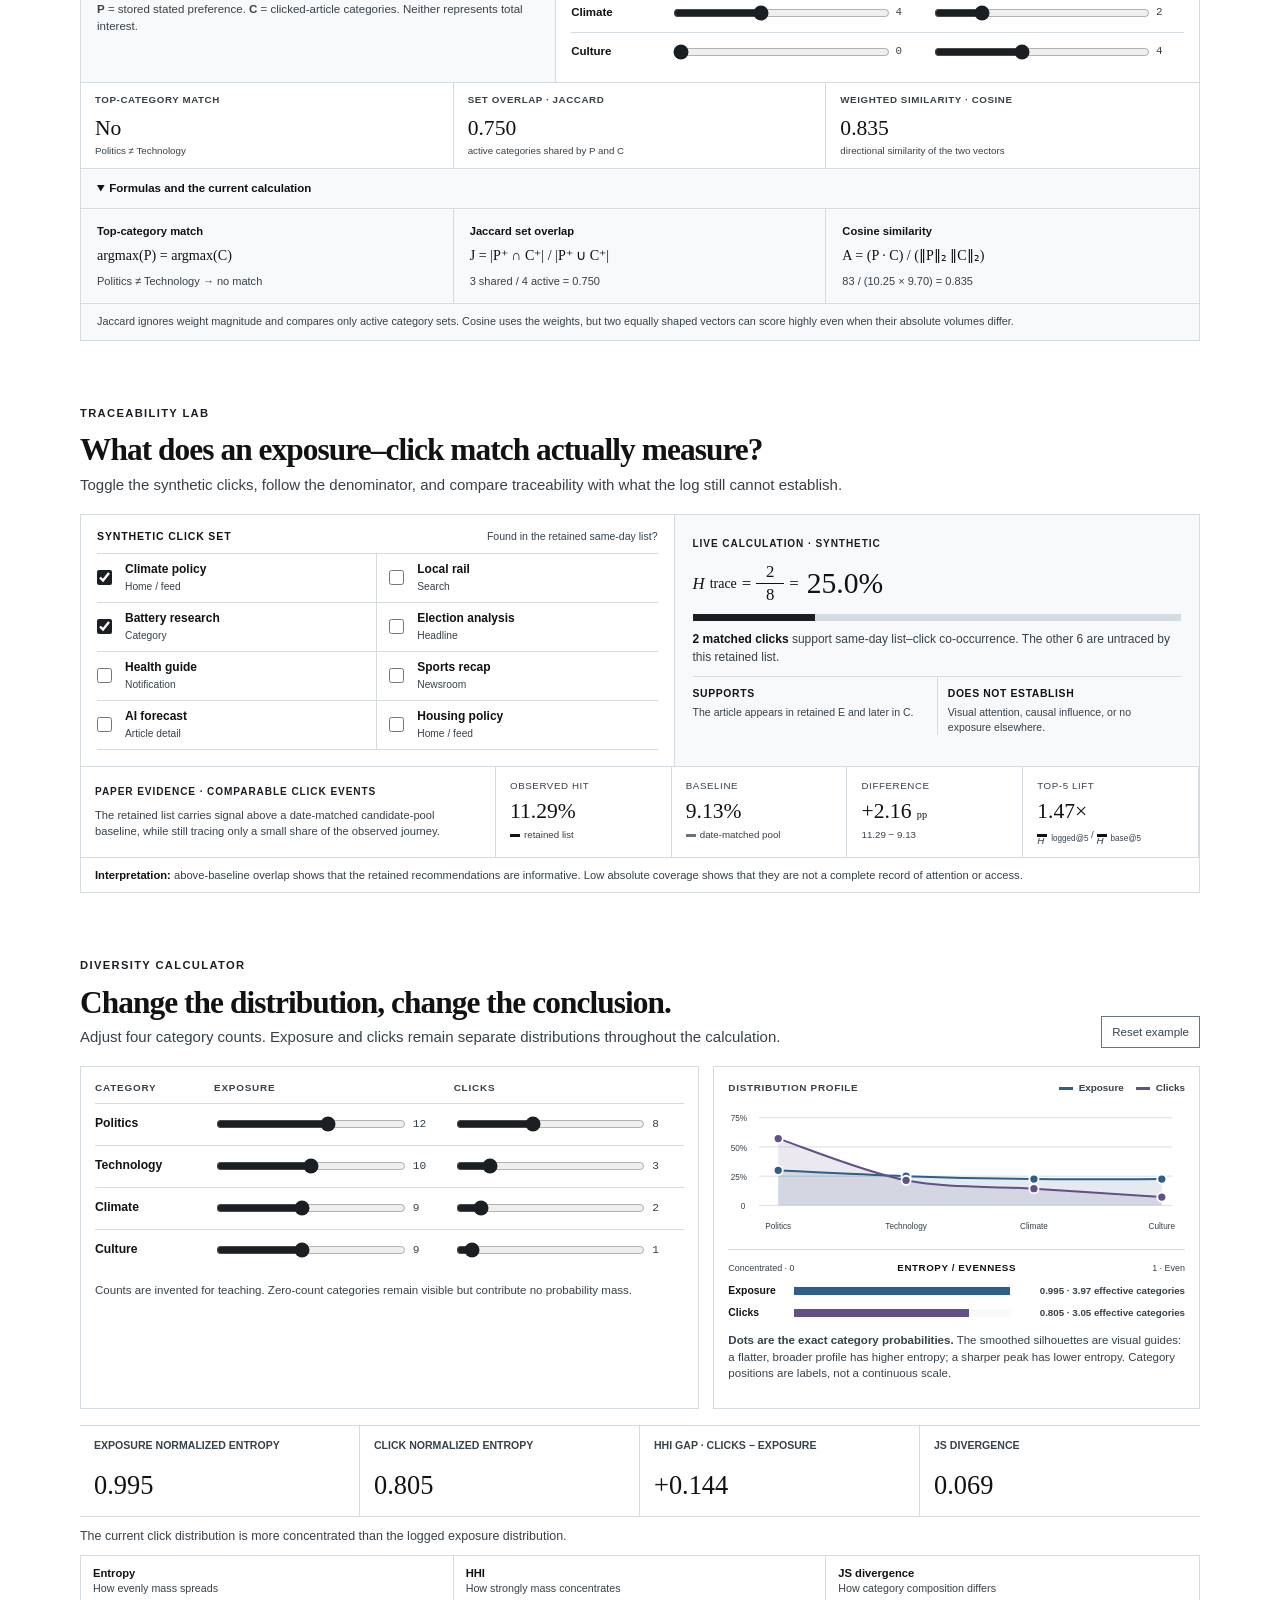
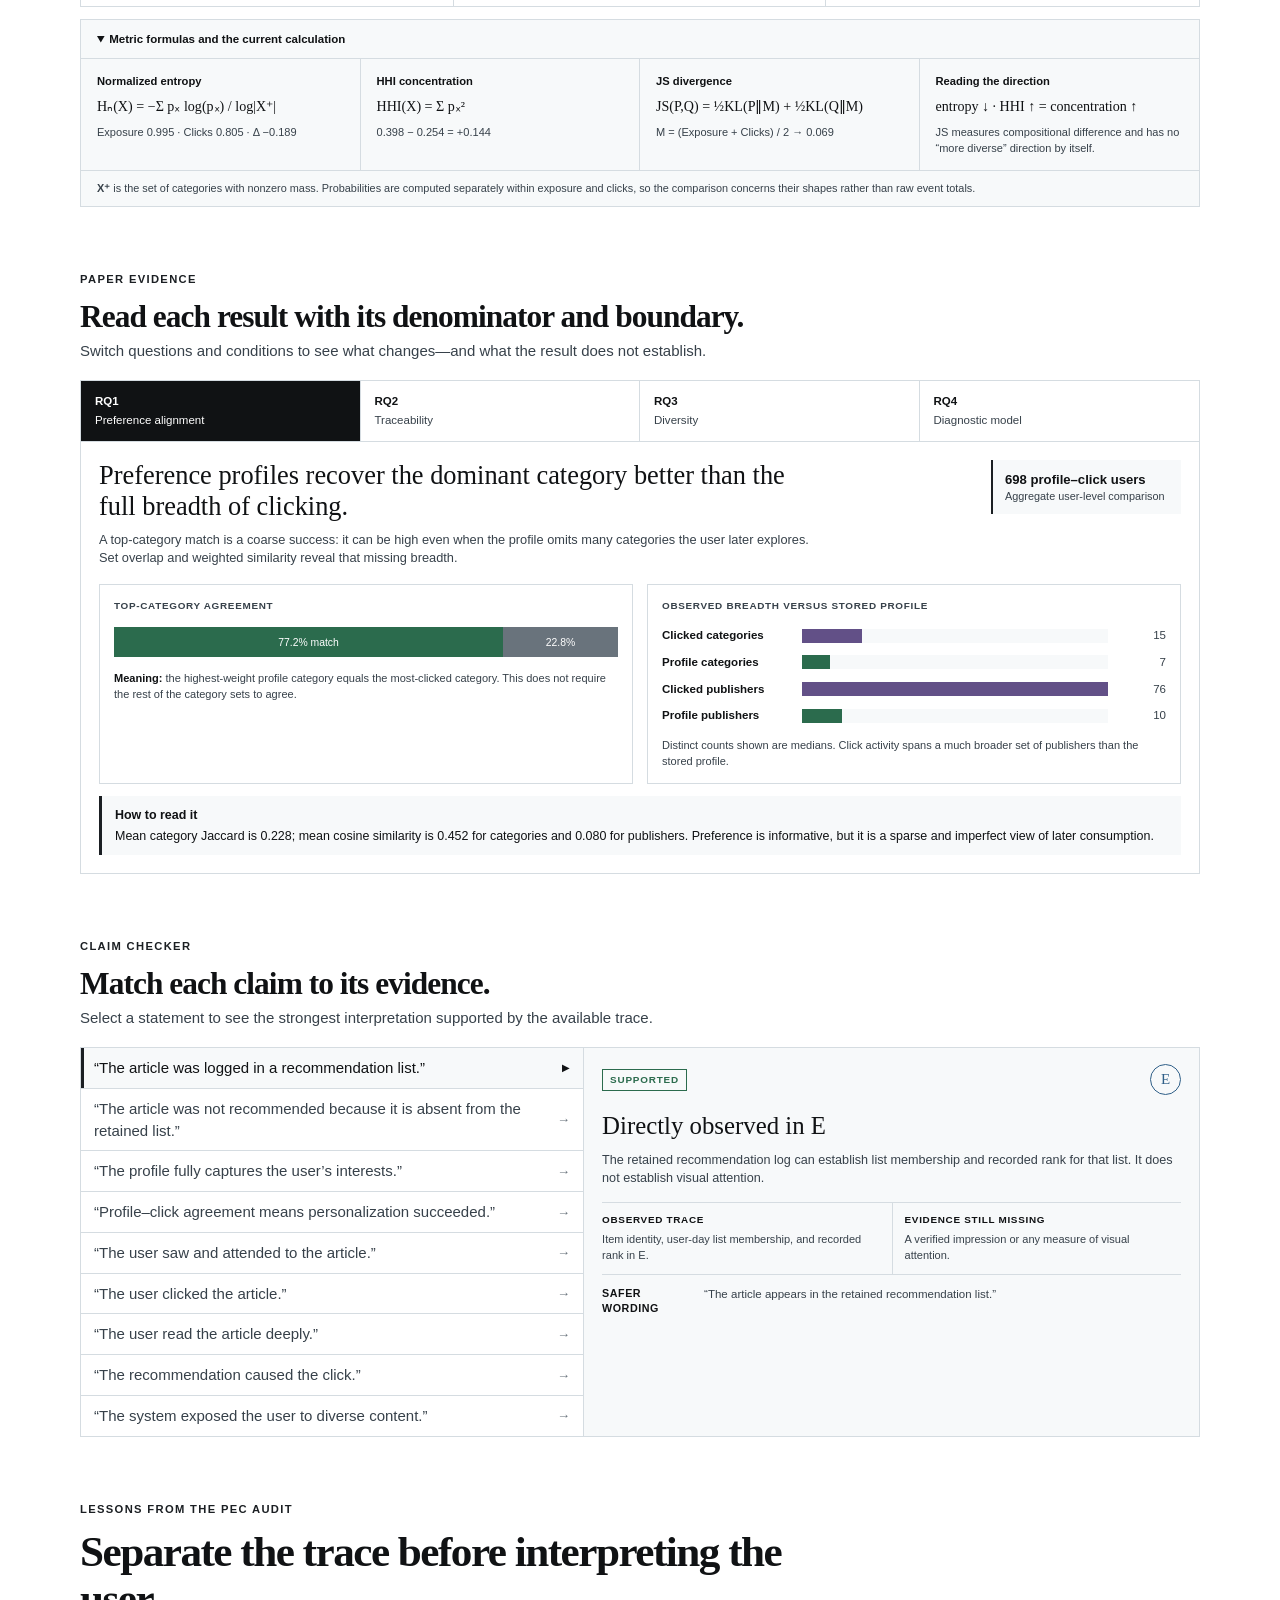
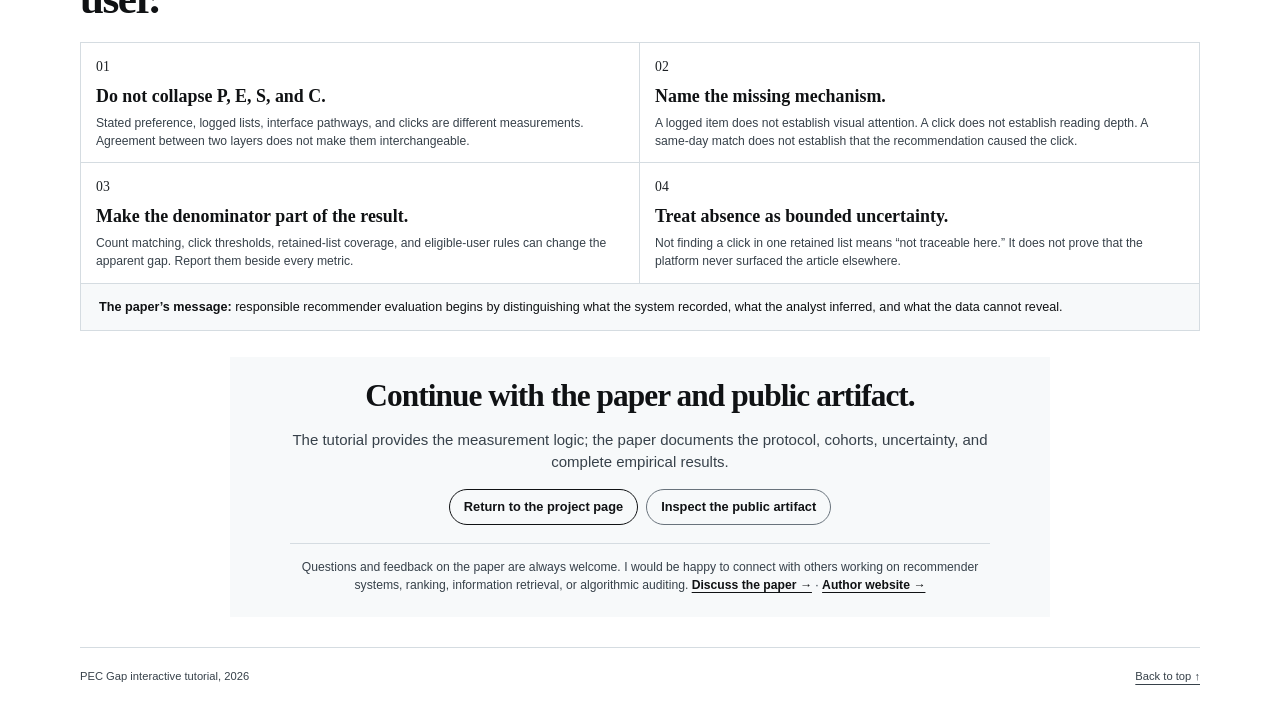
==== commit c87adfb4: "Clarify tutorial paper identity" ====
--- a/docs/tutorial/index.html
+++ b/docs/tutorial/index.html
@@ -20,7 +20,7 @@
   <link rel="icon" href="../favicon.svg?v=1" type="image/svg+xml">
   <link rel="icon" href="../favicon-32.png?v=1" type="image/png" sizes="32x32">
   <script>try{document.documentElement.dataset.theme=localStorage.getItem('pec-theme')||'light'}catch(e){document.documentElement.dataset.theme='light'}</script>
-  <link rel="stylesheet" href="tutorial.css?v=14">
+  <link rel="stylesheet" href="tutorial.css?v=15">
 </head>
 <body>
   <header class="tutorial-header">
@@ -38,8 +38,8 @@
 
   <main id="top">
     <section class="tutorial-hero">
-      <h1>What did the recommender actually observe?</h1>
-      <p class="dek">An interactive companion to <em>When Exposure Is Not Attention</em> by <a class="hero-author" href="https://woojinpark-jay.github.io/">Woojin (Jay) Park</a>.<span class="dek-follow">Follow a news item across preference, recommendation logs, app surfaces, and clicks—then test where interpretation must stop.</span></p>
+      <h1>Auditing the Preference–Exposure–Consumption Gap</h1>
+      <p class="dek">An interactive companion to the paper<cite class="paper-title">“When Exposure Is Not Attention: Auditing the Preference–Exposure–Consumption Gap in Personalized News Recommenders”</cite><span class="paper-byline">by <a class="hero-author" href="https://woojinpark-jay.github.io/">Woojin (Jay) Park</a>.</span><span class="dek-follow">Compare preference profiles, recommendation logs, app-surface pathways, and clicks—then examine what each trace can establish and where interpretation must stop.</span></p>
       <div class="hero-actions">
         <a class="button" href="#journey">Start the tutorial</a>
         <a class="button quiet" href="https://arxiv.org/abs/2610.10173">Read the paper</a>
--- a/docs/tutorial/tutorial.css
+++ b/docs/tutorial/tutorial.css
@@ -43,8 +43,10 @@
   font-size: clamp(2.25rem, 4.5vw, 3.7rem); font-weight: 600; line-height: 1.02; letter-spacing: -.04em;
 }
 .dek { max-width: 720px; margin: 16px auto 0; color: var(--muted); font-size: 1rem; line-height: 1.5; }
+.paper-title { display: block; margin-top: 5px; color: var(--ink); font-family: Georgia, "Times New Roman", serif; font-size: 1.05em; font-style: normal; font-weight: 700; line-height: 1.4; }
+.paper-byline { display: block; margin-top: 3px; }
 .hero-author { color: var(--ink); font-weight: 650; text-decoration-thickness: 1px; }
-.dek-follow { display: block; margin-top: 2px; }
+.dek-follow { display: block; margin-top: 8px; }
 .hero-actions { display: flex; justify-content: center; flex-wrap: wrap; gap: 8px; margin-top: 17px; }
 .button {
   display: inline-flex; align-items: center; justify-content: center; min-height: 36px; padding: 0 14px;
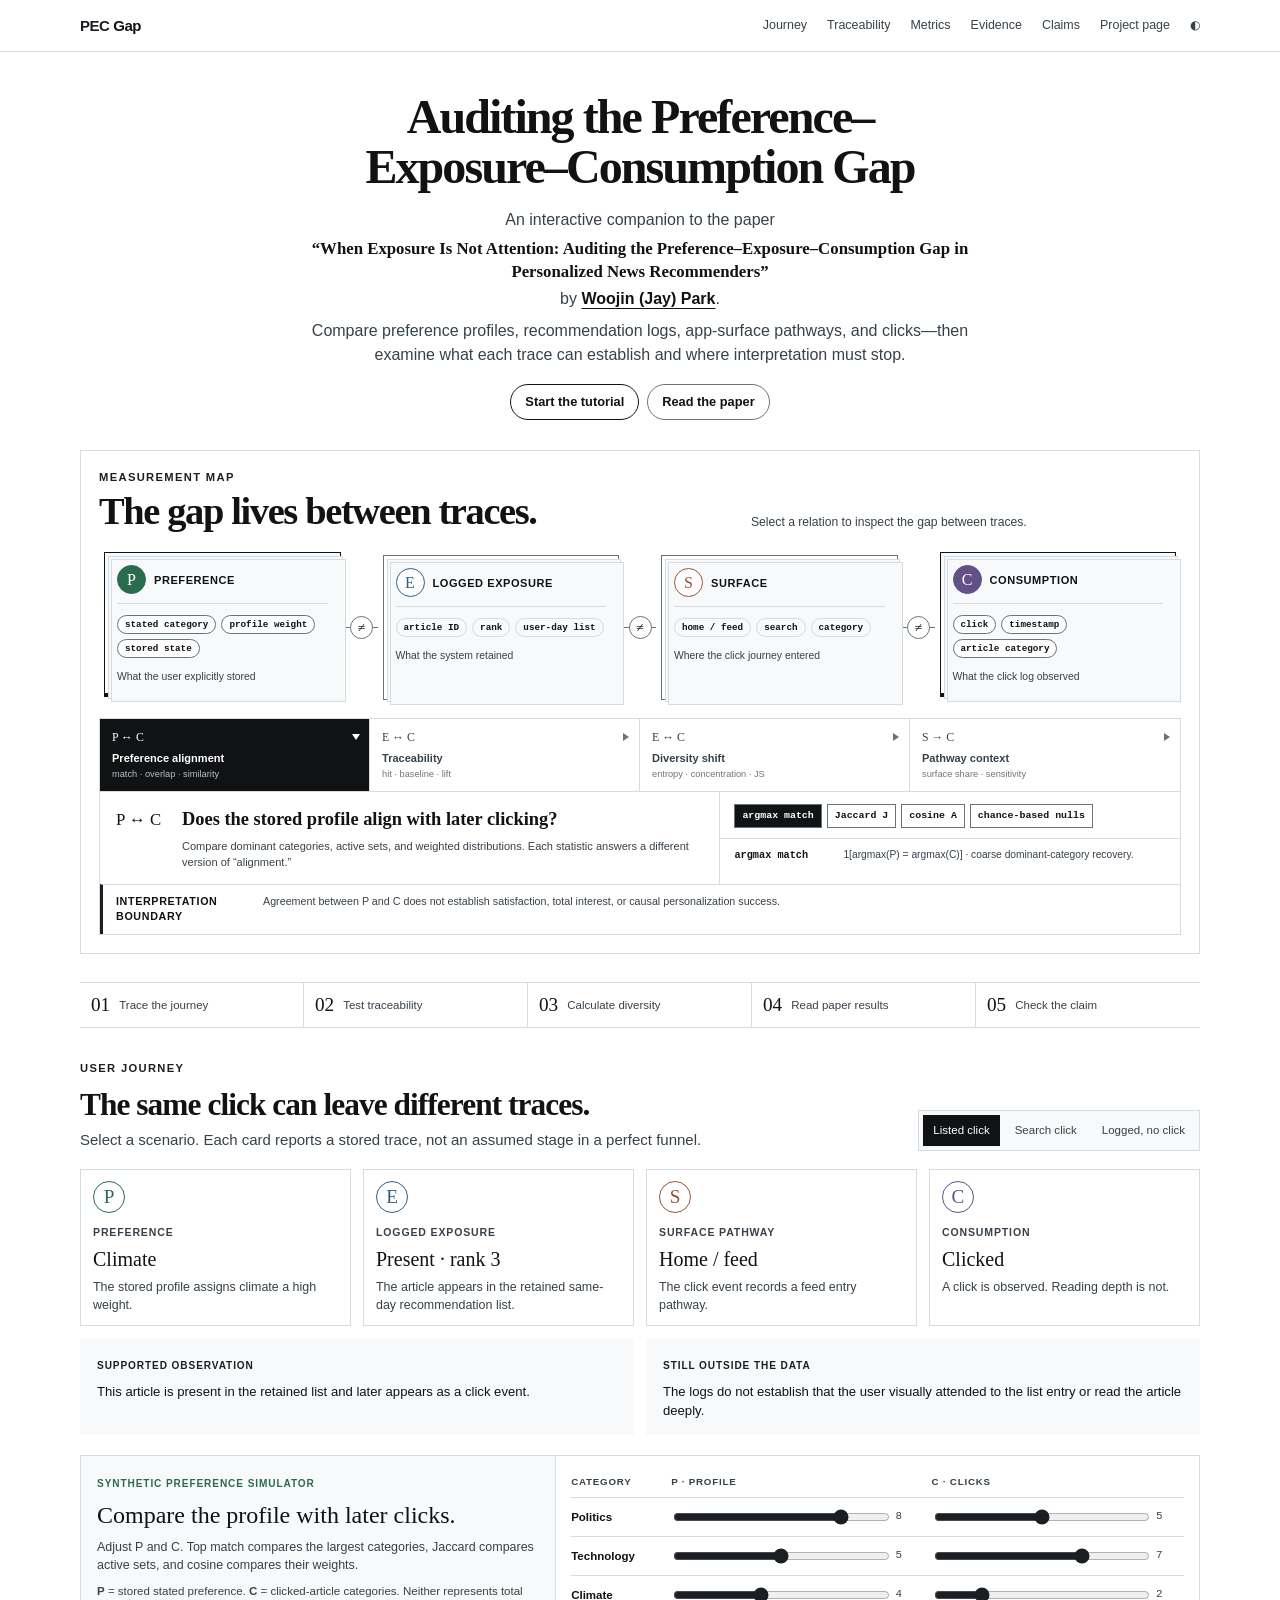
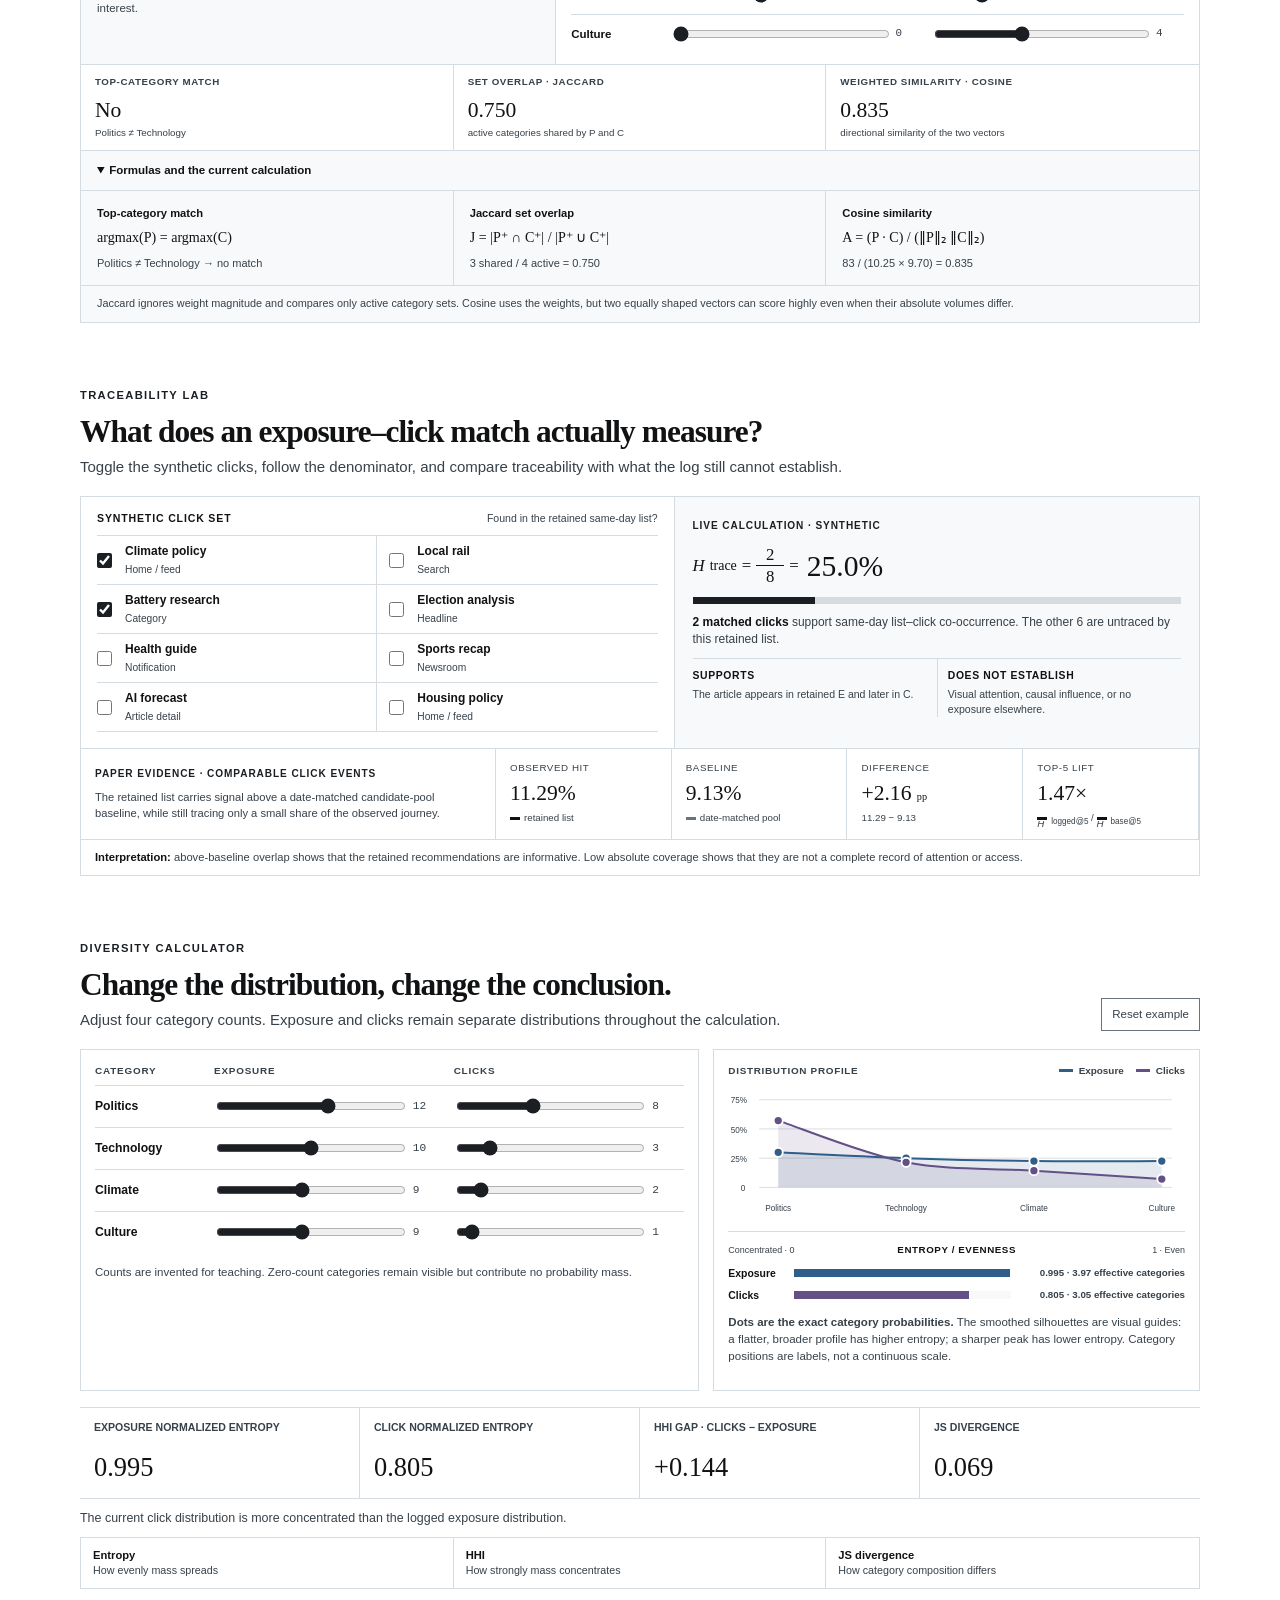
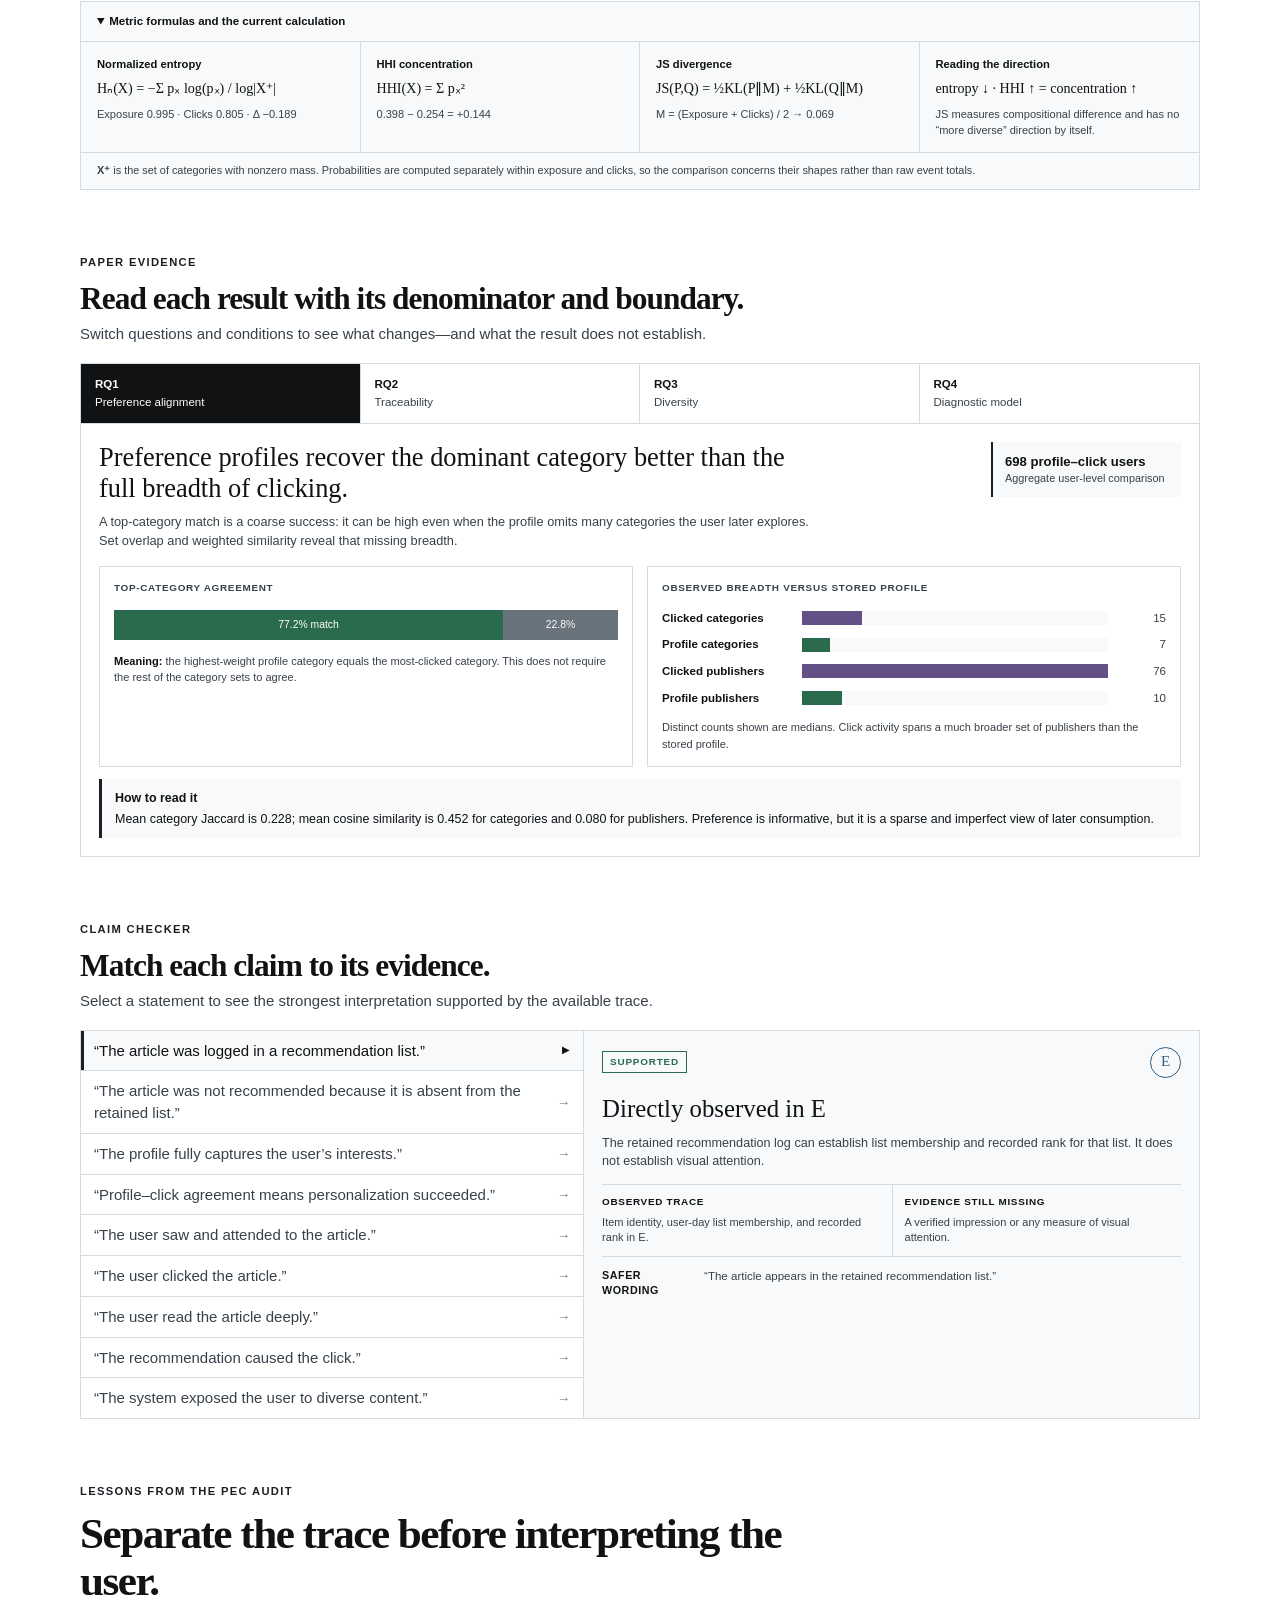
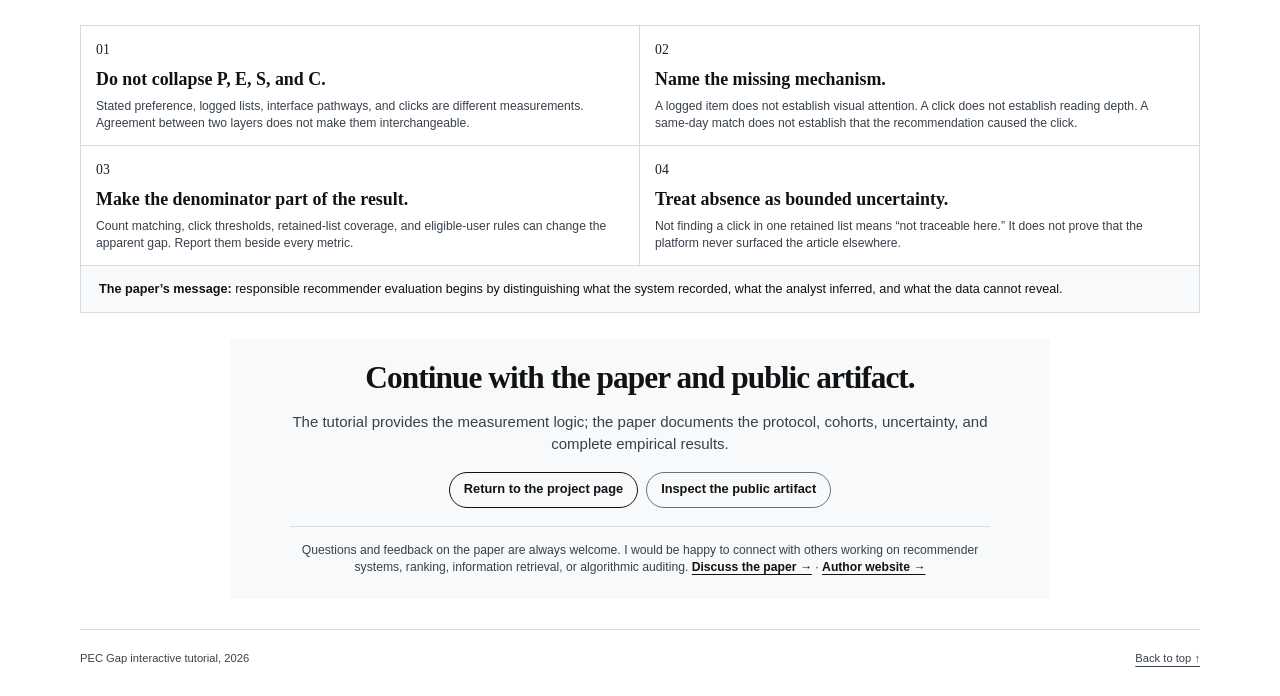
==== commit 0da8ff04: "Balance tutorial title across two lines" ====
--- a/docs/tutorial/index.html
+++ b/docs/tutorial/index.html
@@ -20,7 +20,7 @@
   <link rel="icon" href="../favicon.svg?v=1" type="image/svg+xml">
   <link rel="icon" href="../favicon-32.png?v=1" type="image/png" sizes="32x32">
   <script>try{document.documentElement.dataset.theme=localStorage.getItem('pec-theme')||'light'}catch(e){document.documentElement.dataset.theme='light'}</script>
-  <link rel="stylesheet" href="tutorial.css?v=15">
+  <link rel="stylesheet" href="tutorial.css?v=17">
 </head>
 <body>
   <header class="tutorial-header">
@@ -38,7 +38,7 @@
 
   <main id="top">
     <section class="tutorial-hero">
-      <h1>Auditing the Preference–Exposure–Consumption Gap</h1>
+      <h1><span>Auditing the Preference–</span><span>Exposure–Consumption Gap</span></h1>
       <p class="dek">An interactive companion to the paper<cite class="paper-title">“When Exposure Is Not Attention: Auditing the Preference–Exposure–Consumption Gap in Personalized News Recommenders”</cite><span class="paper-byline">by <a class="hero-author" href="https://woojinpark-jay.github.io/">Woojin (Jay) Park</a>.</span><span class="dek-follow">Compare preference profiles, recommendation logs, app-surface pathways, and clicks—then examine what each trace can establish and where interpretation must stop.</span></p>
       <div class="hero-actions">
         <a class="button" href="#journey">Start the tutorial</a>
--- a/docs/tutorial/tutorial.css
+++ b/docs/tutorial/tutorial.css
@@ -40,8 +40,9 @@
 }
 .tutorial-hero h1 {
   max-width: 760px; margin: 0 auto; font-family: Georgia, "Times New Roman", serif;
-  font-size: clamp(2.25rem, 4.5vw, 3.7rem); font-weight: 600; line-height: 1.02; letter-spacing: -.04em;
-}
+  font-size: clamp(1.65rem, 7.5vw, 3rem); font-weight: 600; line-height: 1.04; letter-spacing: -.04em;
+}
+.tutorial-hero h1 > span { display: block; white-space: nowrap; }
 .dek { max-width: 720px; margin: 16px auto 0; color: var(--muted); font-size: 1rem; line-height: 1.5; }
 .paper-title { display: block; margin-top: 5px; color: var(--ink); font-family: Georgia, "Times New Roman", serif; font-size: 1.05em; font-style: normal; font-weight: 700; line-height: 1.4; }
 .paper-byline { display: block; margin-top: 3px; }
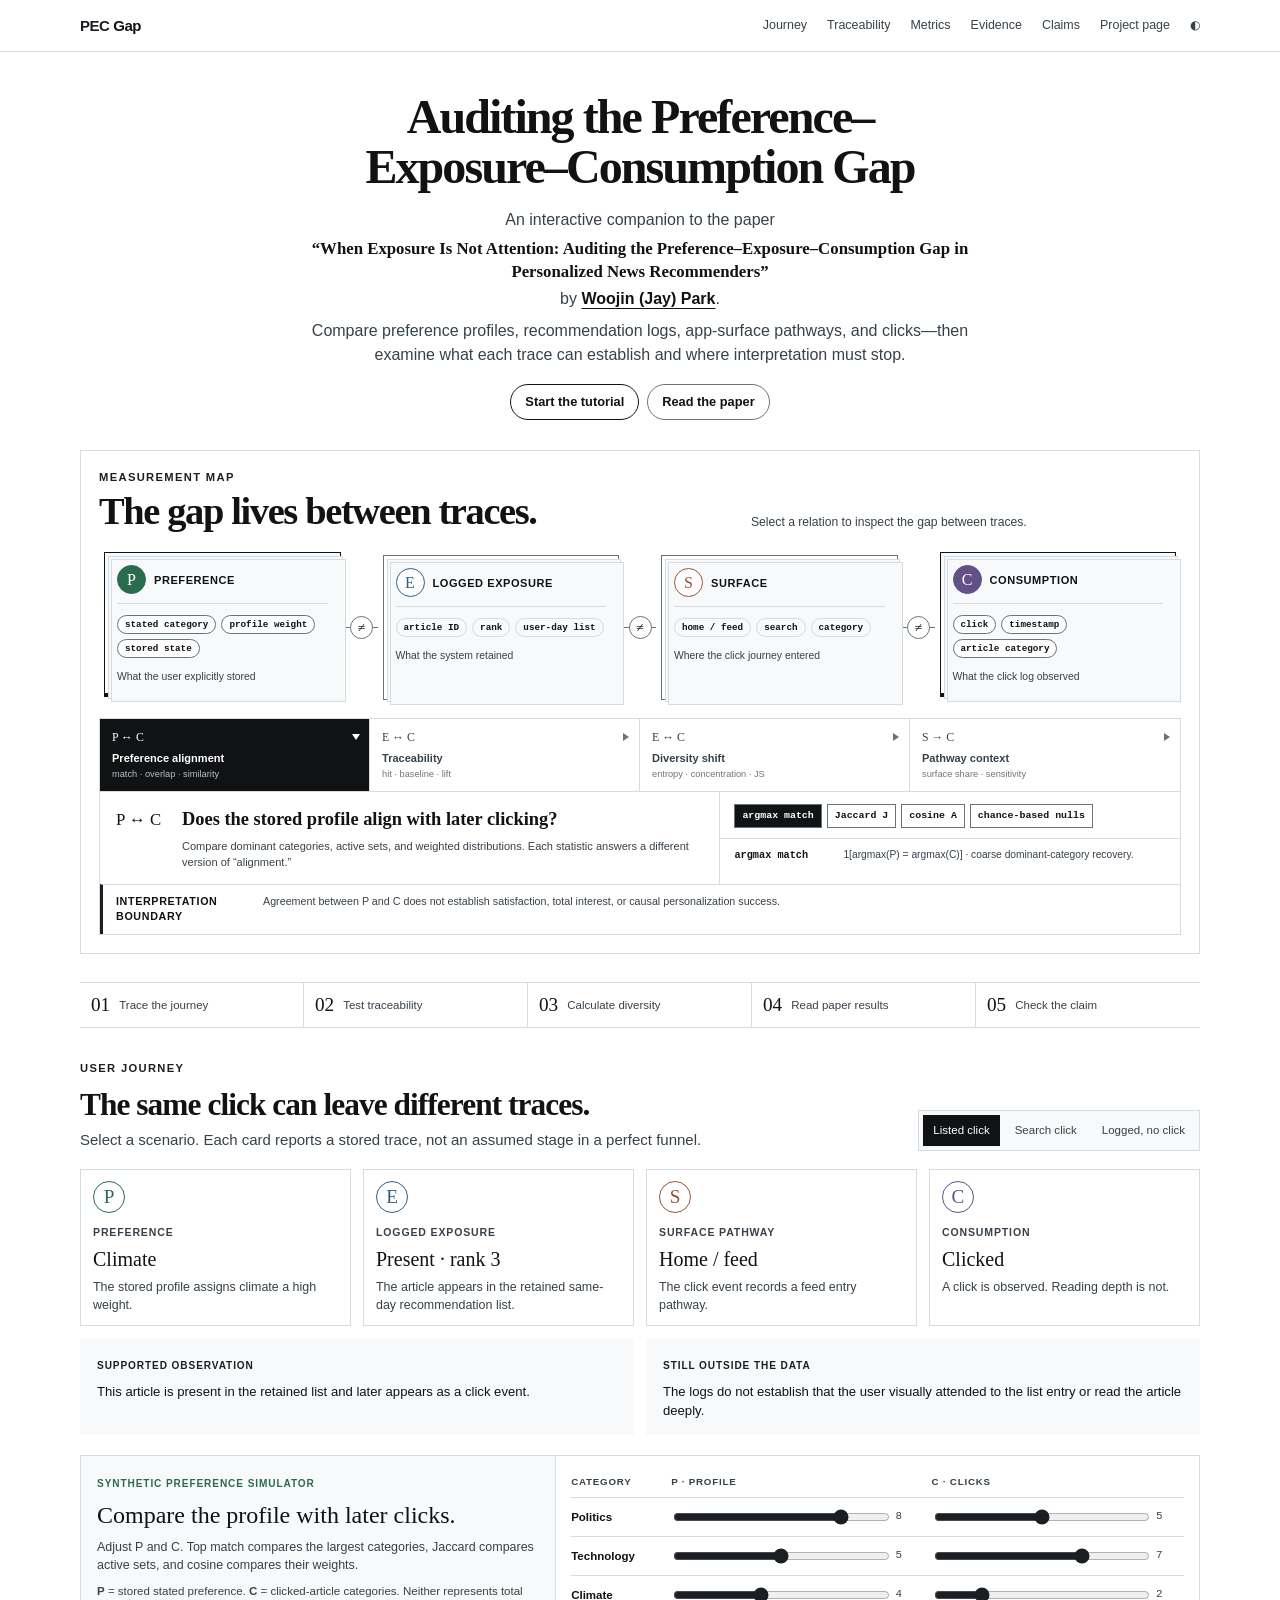
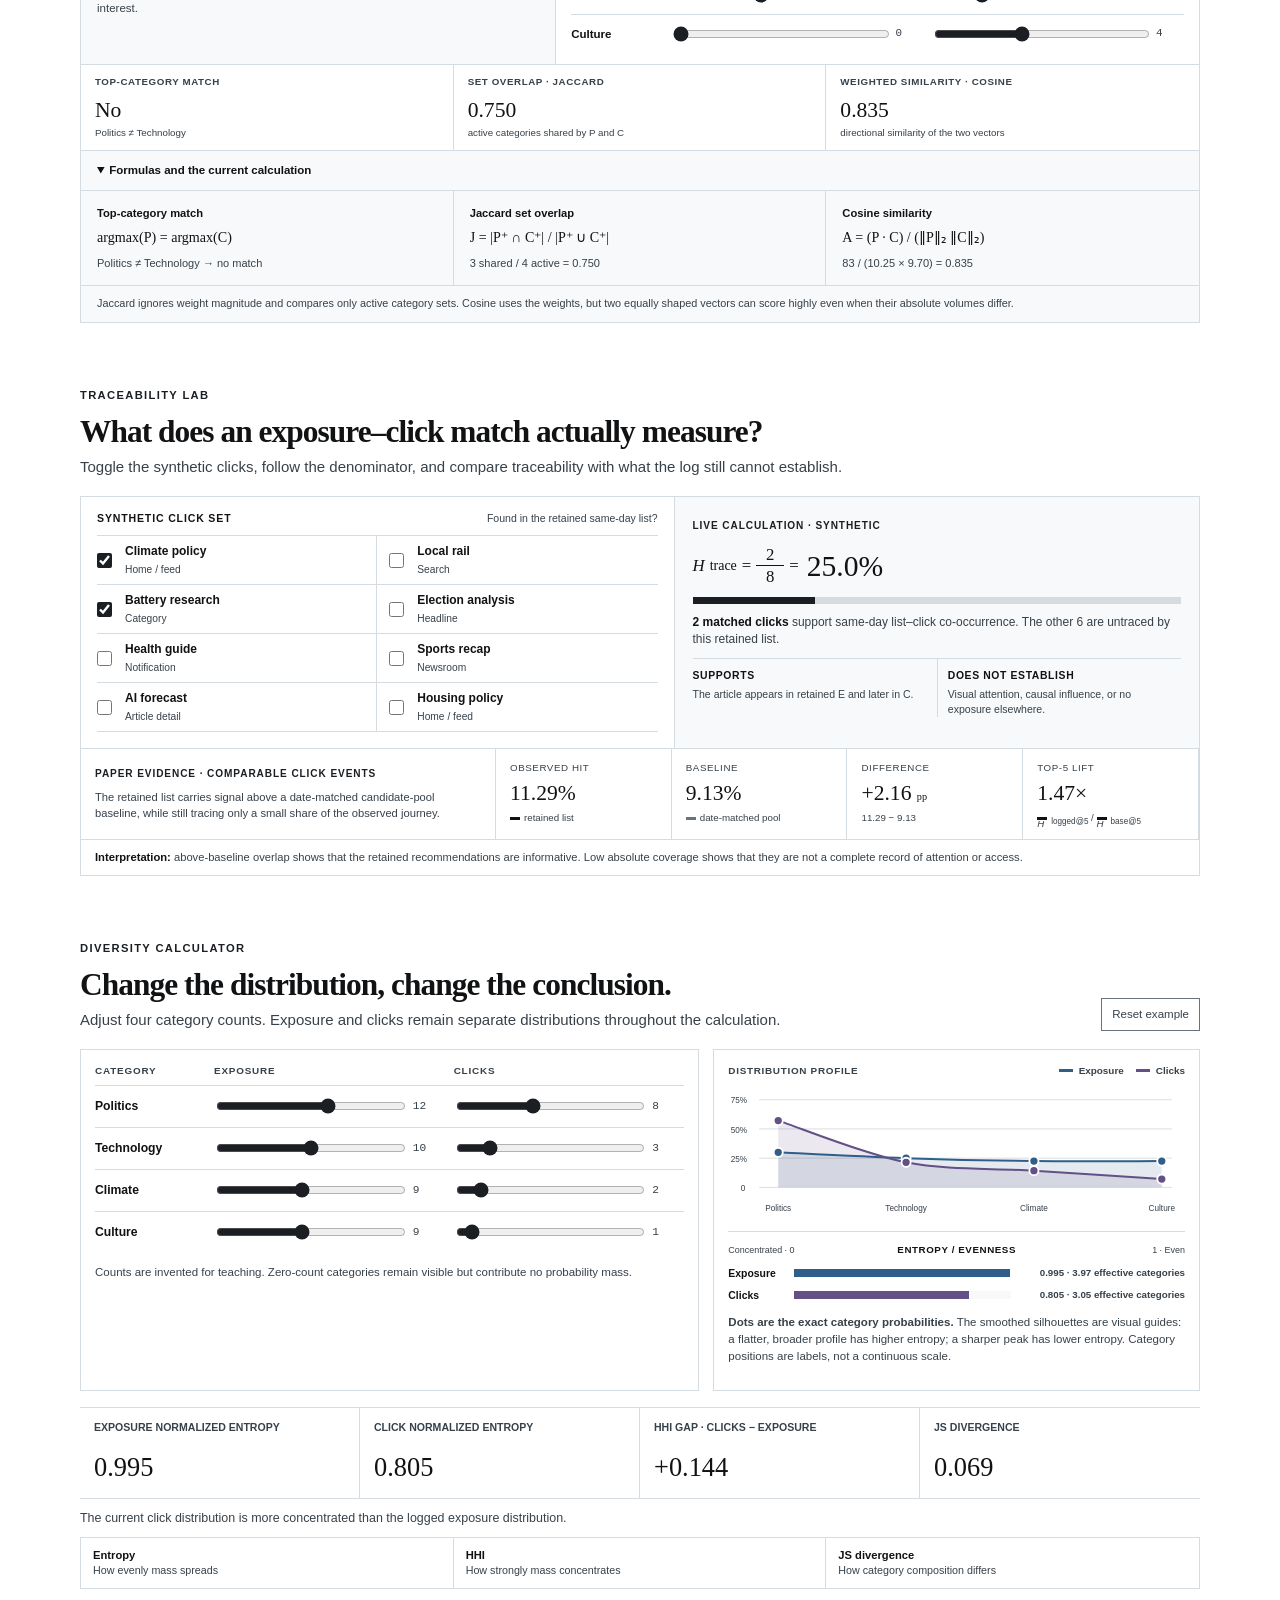
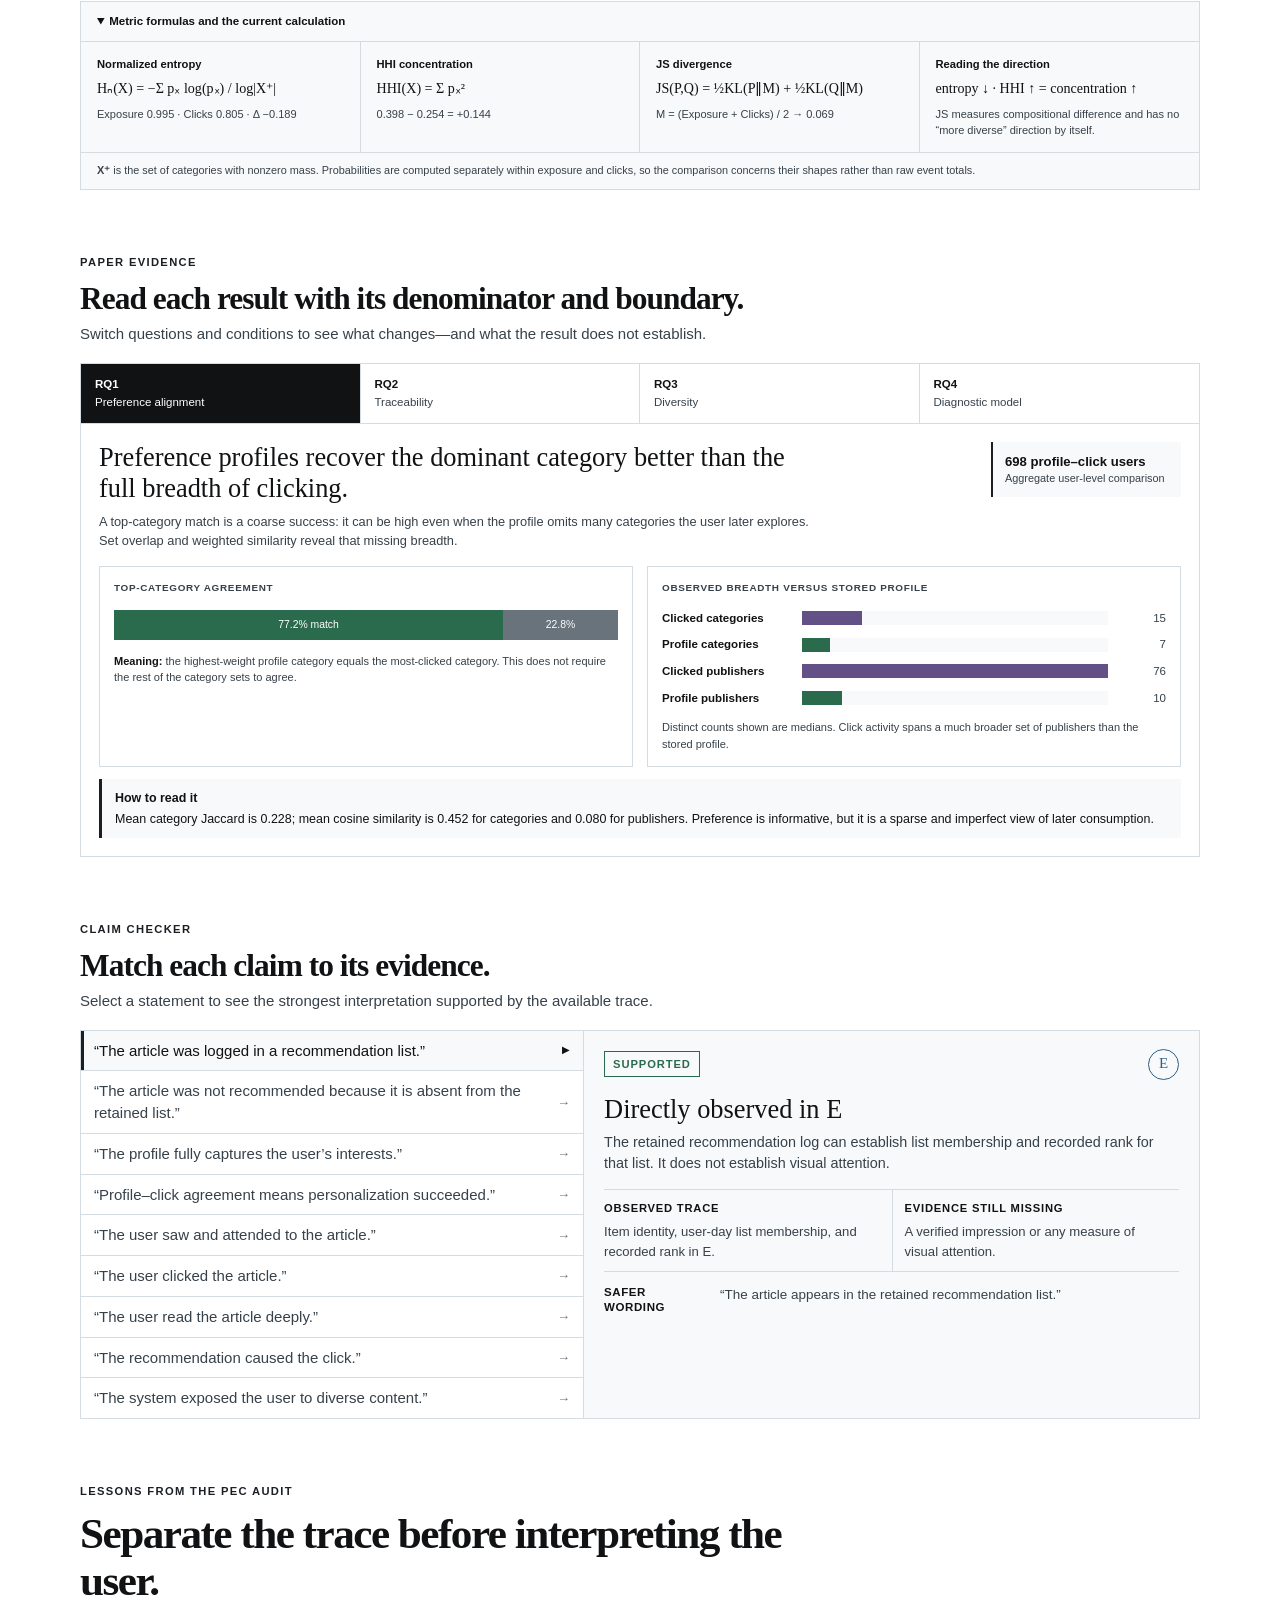
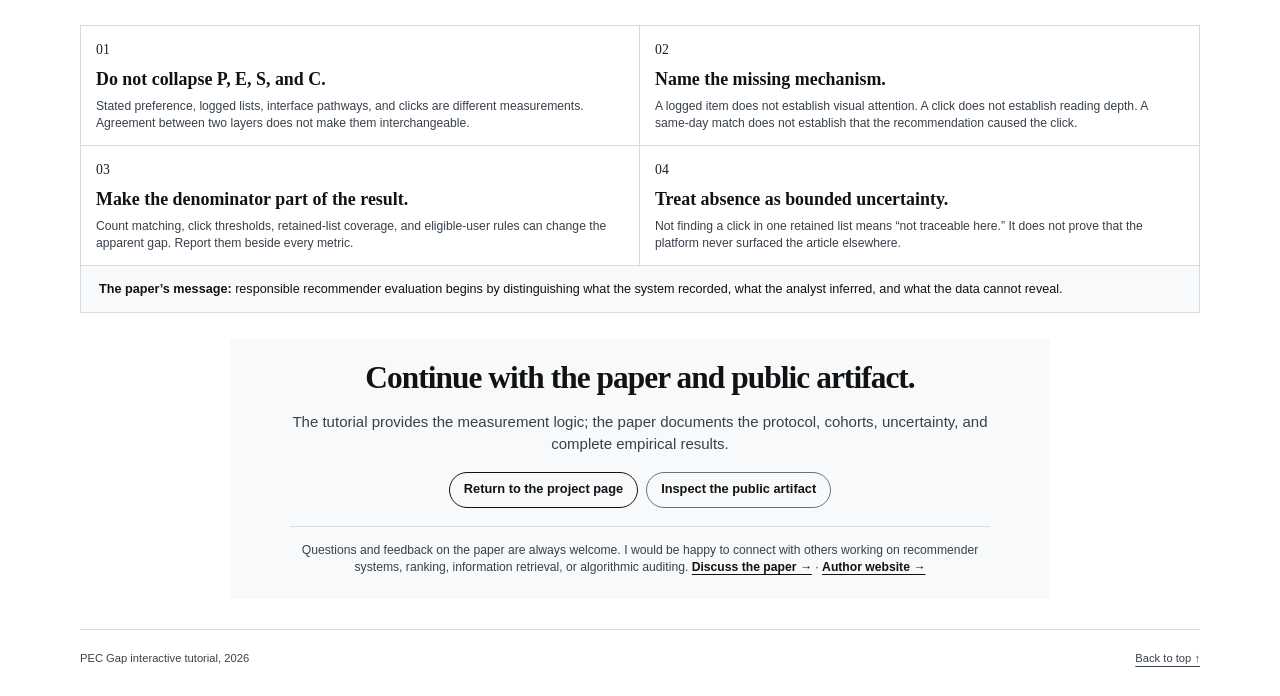
==== commit 05e0af45: "Improve claim checker readability" ====
--- a/docs/tutorial/index.html
+++ b/docs/tutorial/index.html
@@ -20,7 +20,7 @@
   <link rel="icon" href="../favicon.svg?v=1" type="image/svg+xml">
   <link rel="icon" href="../favicon-32.png?v=1" type="image/png" sizes="32x32">
   <script>try{document.documentElement.dataset.theme=localStorage.getItem('pec-theme')||'light'}catch(e){document.documentElement.dataset.theme='light'}</script>
-  <link rel="stylesheet" href="tutorial.css?v=17">
+  <link rel="stylesheet" href="tutorial.css?v=18">
 </head>
 <body>
   <header class="tutorial-header">
--- a/docs/tutorial/tutorial.css
+++ b/docs/tutorial/tutorial.css
@@ -305,12 +305,12 @@
 .claim-list button:hover::after { color: var(--ink); transform: translateX(2px); }
 .claim-list button.active { box-shadow: inset 3px 0 var(--accent); }
 .claim-list button.active::after { content: "▶"; color: var(--ink); font-size: .6rem; transform: none; }
-.claim-result { min-height: 270px; padding: 16px 18px; background: var(--surface); }
+.claim-result { min-height: 270px; padding: 18px 20px; background: var(--surface); }
 .claim-result-head { display: flex; align-items: center; justify-content: space-between; gap: 14px; }
-.status { display: inline-block; padding: 3px 7px; border: 1px solid currentColor; color: var(--p); font-size: .62rem; font-weight: 750; letter-spacing: .08em; text-transform: uppercase; }
+.status { display: inline-block; padding: 4px 8px; border: 1px solid currentColor; color: var(--p); font-size: .7rem; font-weight: 750; letter-spacing: .08em; text-transform: uppercase; }
 .status.bounded { color: var(--s); } .status.unsupported { color: var(--c); }
-.claim-result h3 { margin: 13px 0 7px; font-family: Georgia, serif; font-size: 1.55rem; font-weight: 500; }
-.claim-result > p { max-width: 650px; margin: 0; color: var(--muted); font-size: .79rem; }
+.claim-result h3 { margin: 14px 0 8px; font-family: Georgia, serif; font-size: 1.65rem; font-weight: 500; line-height: 1.14; }
+.claim-result > p { max-width: 650px; margin: 0; color: var(--muted); font-size: .9rem; line-height: 1.5; }
 .evidence-chips { display: flex; gap: 5px; }
 .evidence-chips b { display: grid; place-items: center; width: 31px; height: 31px; border: 1px solid var(--line-strong); border-radius: 50%; font-family: Georgia, serif; font-weight: 400; }
 .evidence-chips .evidence-p { border-color: var(--p); color: var(--p); }
@@ -321,11 +321,11 @@
 .claim-reasoning { display: grid; grid-template-columns: 1fr 1fr; margin-top: 14px; border-block: 1px solid var(--line); }
 .claim-reasoning > div { padding: 10px 12px 10px 0; }
 .claim-reasoning > div + div { padding-left: 12px; border-left: 1px solid var(--line); }
-.claim-reasoning span { display: block; margin-bottom: 5px; color: var(--ink); font-size: .62rem; font-weight: 750; letter-spacing: .07em; text-transform: uppercase; }
-.claim-reasoning p { margin: 0; color: var(--muted); font-size: .69rem; line-height: 1.42; }
-.claim-result .claim-rewrite { display: grid; grid-template-columns: 92px 1fr; gap: 10px; align-items: start; margin-top: 11px; color: var(--ink); }
-.claim-rewrite b { font-size: .67rem; text-transform: uppercase; letter-spacing: .05em; }
-.claim-rewrite span { color: var(--muted); font-size: .72rem; }
+.claim-reasoning span { display: block; margin-bottom: 6px; color: var(--ink); font-size: .7rem; font-weight: 750; letter-spacing: .07em; text-transform: uppercase; }
+.claim-reasoning p { margin: 0; color: var(--muted); font-size: .82rem; line-height: 1.48; }
+.claim-result .claim-rewrite { display: grid; grid-template-columns: 104px 1fr; gap: 12px; align-items: start; margin-top: 13px; color: var(--ink); }
+.claim-rewrite b { font-size: .72rem; line-height: 1.35; text-transform: uppercase; letter-spacing: .05em; }
+.claim-rewrite span { color: var(--muted); font-size: .84rem; line-height: 1.45; }
 .lessons-section { padding: 32px 0 14px; }
 .lessons-section > h2 { max-width: 780px; margin: 0 0 20px; font-family: Georgia, "Times New Roman", serif; font-size: clamp(1.85rem, 3.4vw, 2.7rem); font-weight: 600; line-height: 1.08; letter-spacing: -.035em; }
 .lesson-grid { display: grid; grid-template-columns: 1fr 1fr; border: 1px solid var(--line); }
